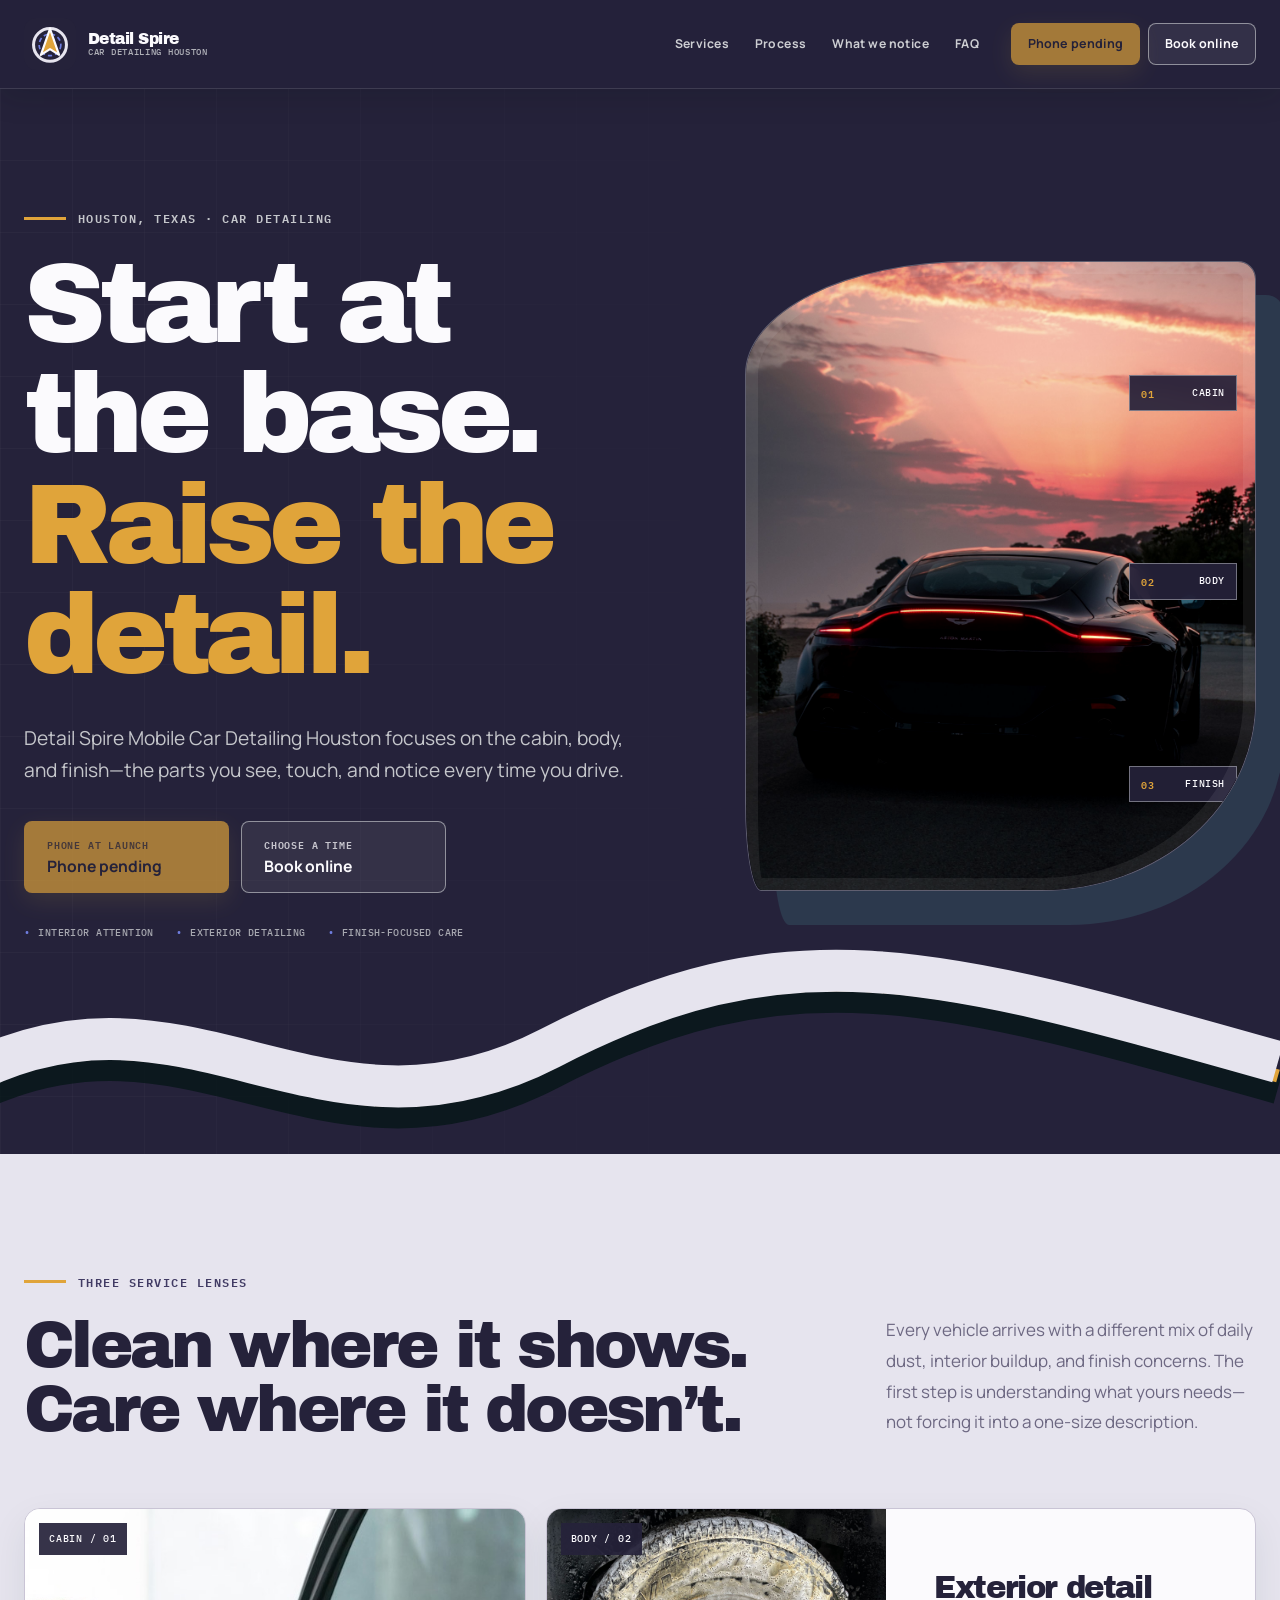
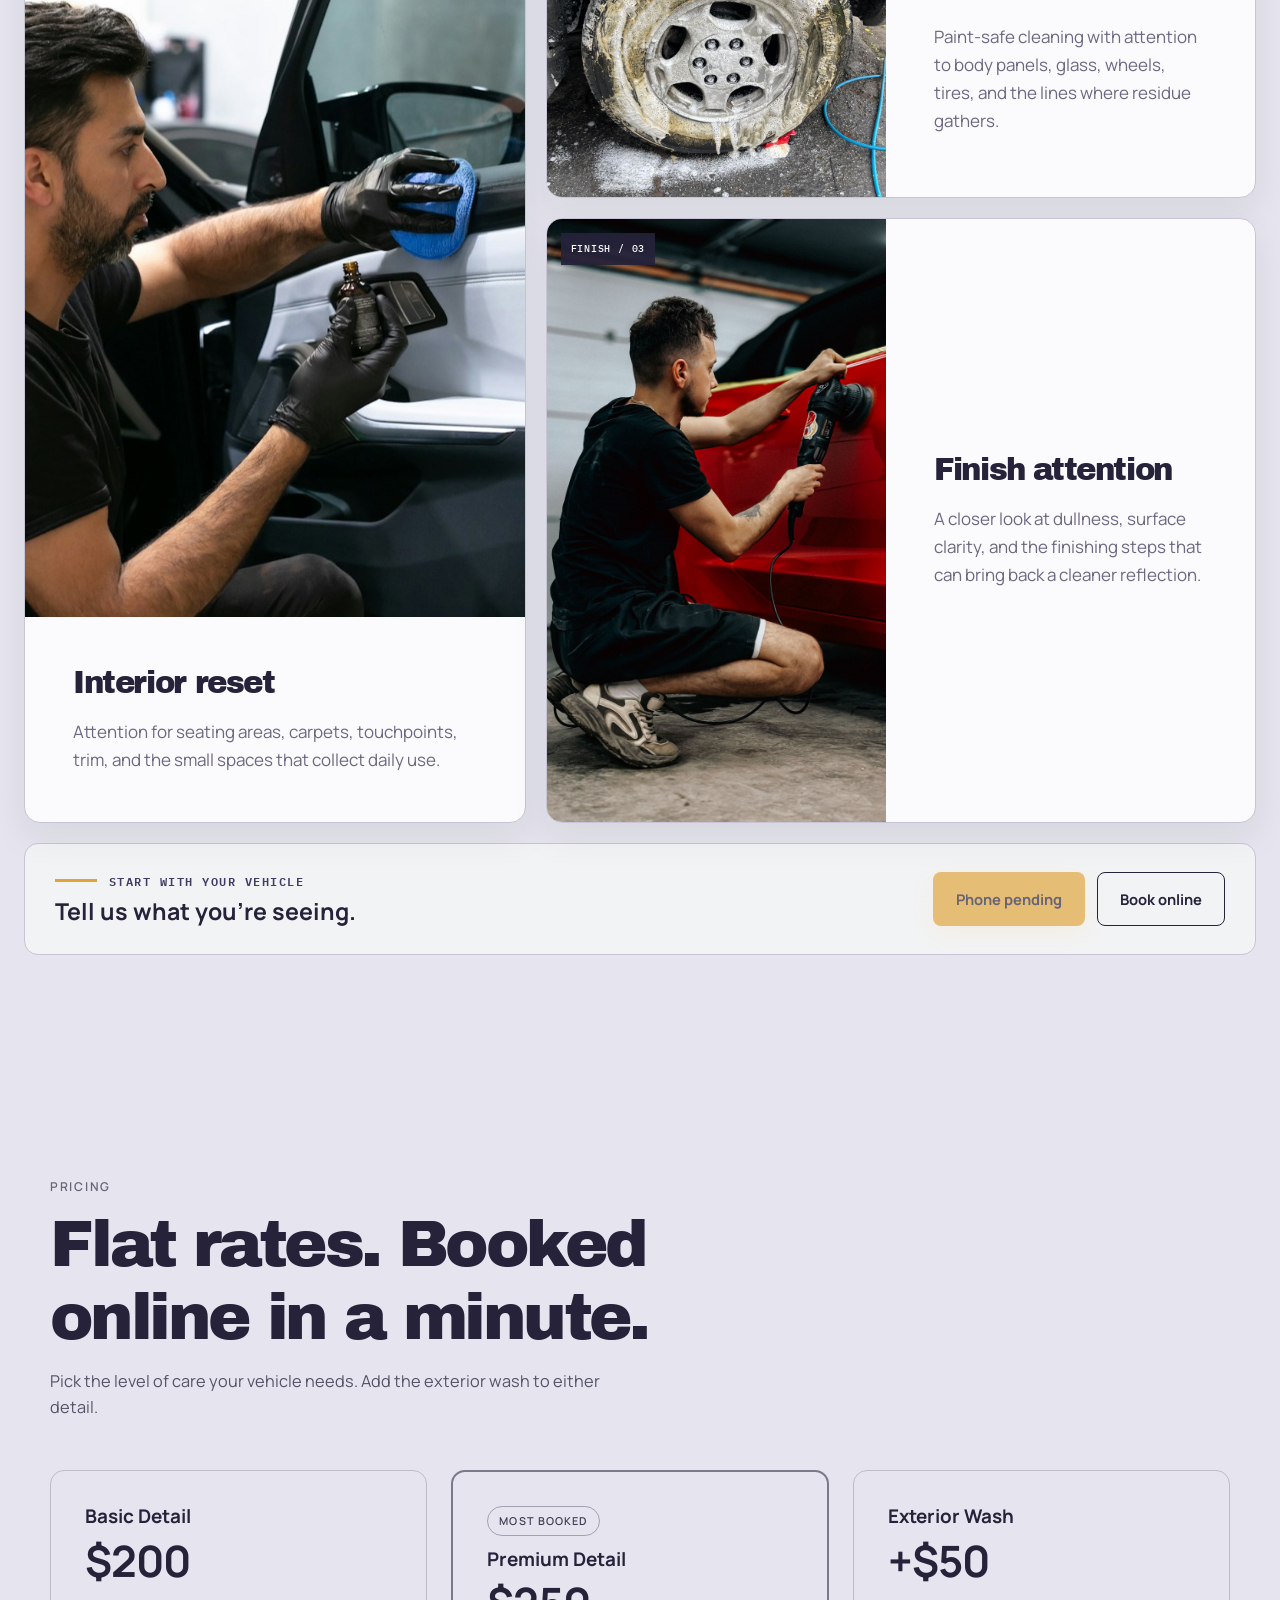
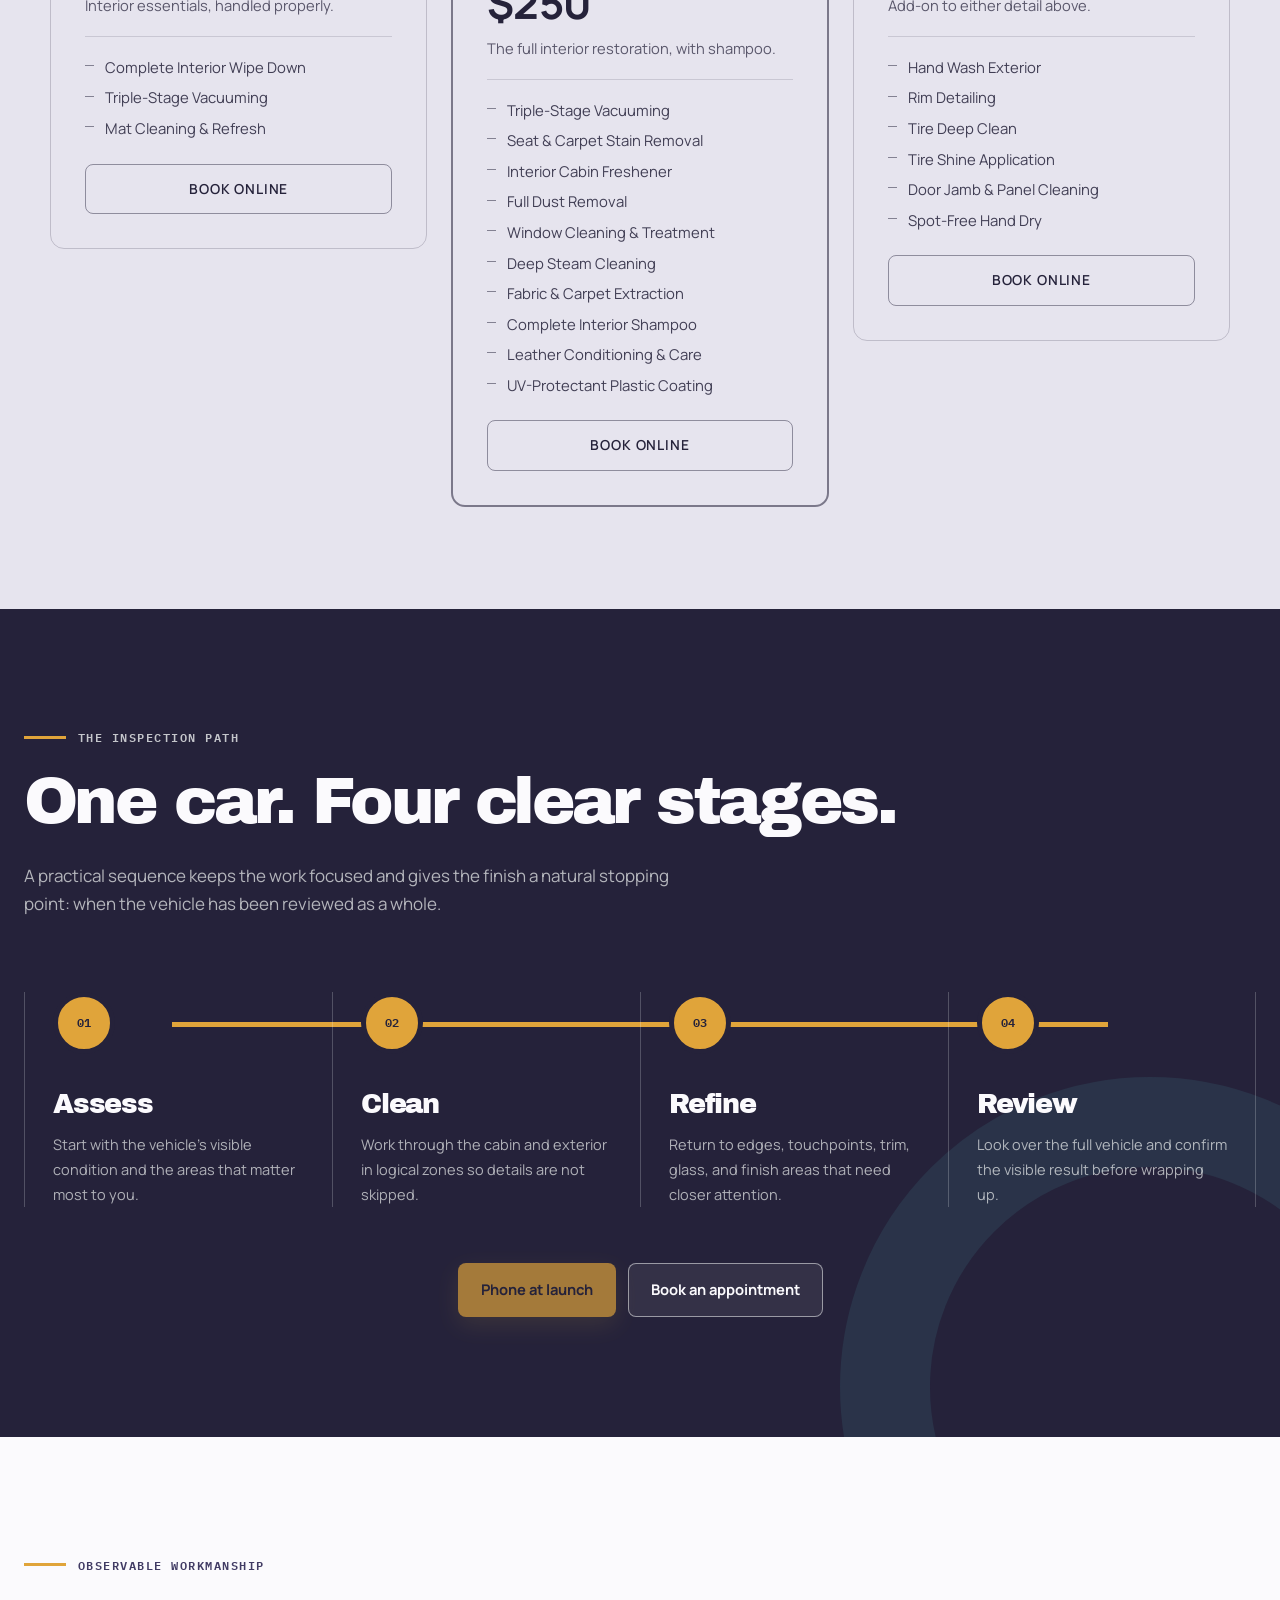
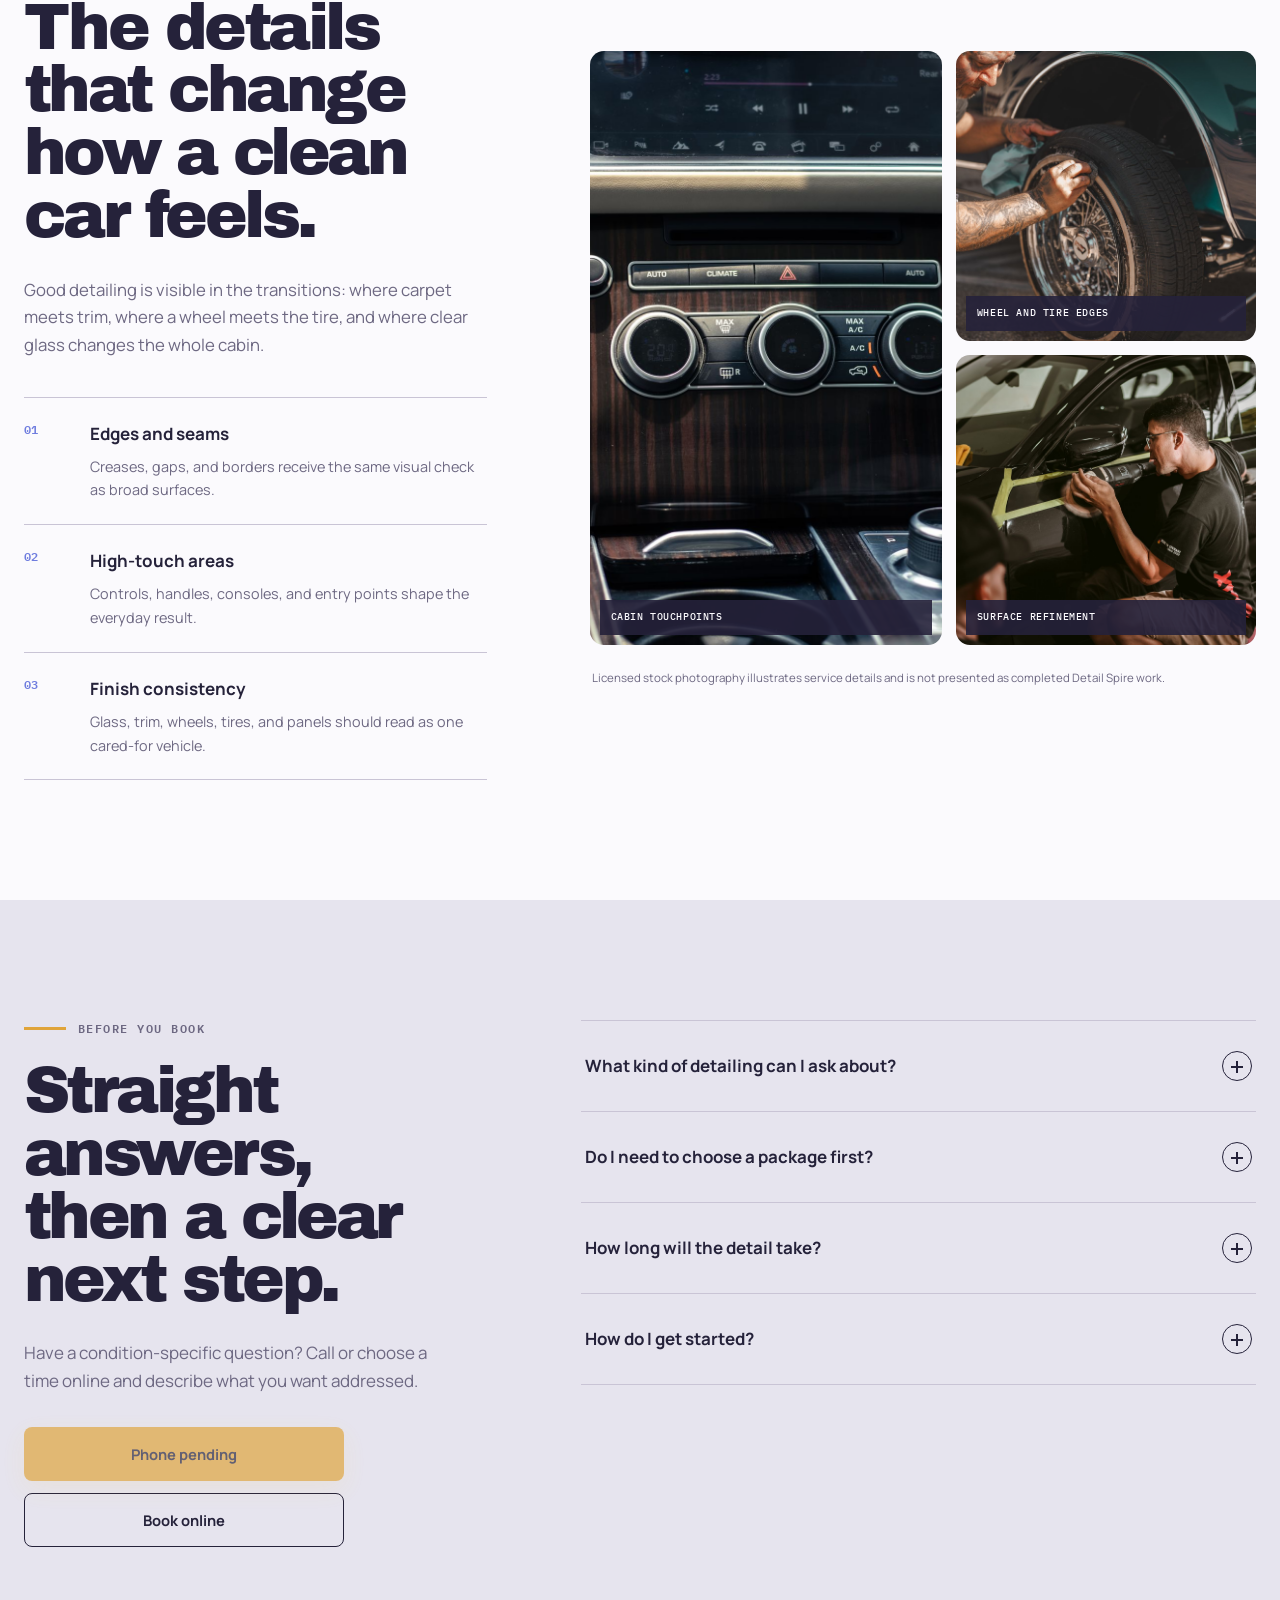
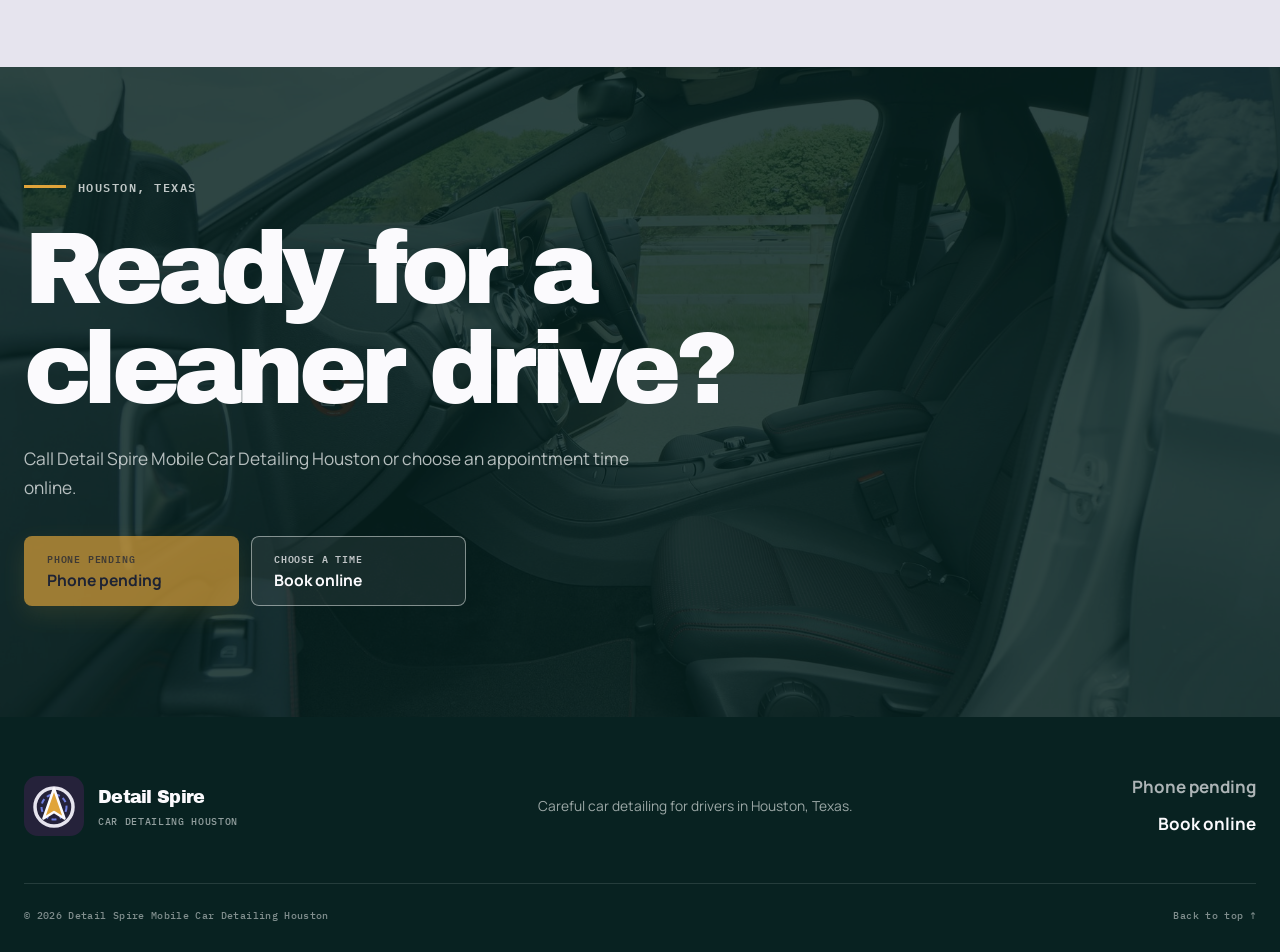
==== index.html @ 25964208 "feat: replace pricing with the standard rate grid Basic Detail $200, Premium Detail $250 including s" ====
<!doctype html>
<html lang="en">
  <head>
    <meta charset="utf-8">
    <meta name="viewport" content="width=device-width, initial-scale=1">
    <title>Detail Spire Mobile Car Detailing Houston | Call or Book</title>
    <meta name="description" content="Detail Spire Mobile Car Detailing Houston offers careful interior, exterior, and finish-focused car detailing in Houston, Texas. Call or book online.">
    <meta name="theme-color" content="#24152b">
    <meta name="robots" content="index,follow,max-image-preview:large">
    <link rel="canonical" href="https://detailspire.shop/">
    <link rel="icon" href="assets/favicon.svg" type="image/svg+xml">
    <link rel="preload" href="assets/fonts/archivo-black.ttf" as="font" type="font/ttf" crossorigin>
    <link rel="preload" href="assets/hero-foam-car.jpg" as="image">
    <link rel="stylesheet" href="styles.css">
    <meta property="og:type" content="website">
    <meta property="og:title" content="Detail Spire Mobile Car Detailing Houston">
    <meta property="og:description" content="Careful car detailing for the cabin, body, and finish. Call or book online in Houston, Texas.">
    <meta property="og:url" content="https://detailspire.shop/">
    <meta property="og:image" content="https://detailspire.shop/assets/hero-foam-car.jpg">
    <meta property="og:locale" content="en_US">
    <meta name="twitter:card" content="summary_large_image">
    <script type="application/ld+json">
      {
        "@context": "https://schema.org",
        "@type": "LocalBusiness",
        "name": "Detail Spire Mobile Car Detailing Houston",
        "url": "https://detailspire.shop/",
        "description": "Careful interior, exterior, and finish-focused car detailing for drivers in Houston, Texas.",
        "areaServed": {
          "@type": "City",
          "name": "Houston, Texas"
        },
        "knowsAbout": [
          "Car detailing",
          "Interior car detailing",
          "Exterior car detailing",
          "Vehicle finish care"
        ],
        "priceRange": "$200-$250",
        "makesOffer": [
          {
            "@type": "Offer",
            "name": "Basic Detail",
            "price": "200",
            "priceCurrency": "USD",
            "availability": "https://schema.org/InStock",
            "itemOffered": {
              "@type": "Service",
              "name": "Basic Detail",
              "description": "Interior essentials: complete interior wipe down, triple-stage vacuuming, and mat cleaning and refresh."
            }
          },
          {
            "@type": "Offer",
            "name": "Premium Detail",
            "price": "250",
            "priceCurrency": "USD",
            "availability": "https://schema.org/InStock",
            "itemOffered": {
              "@type": "Service",
              "name": "Premium Detail",
              "description": "The full interior restoration, including complete interior shampoo, deep steam cleaning, fabric and carpet extraction, and leather conditioning."
            }
          },
          {
            "@type": "Offer",
            "name": "Exterior Wash",
            "price": "50",
            "priceCurrency": "USD",
            "availability": "https://schema.org/InStock",
            "itemOffered": {
              "@type": "Service",
              "name": "Exterior Wash",
              "description": "Add-on exterior wash: hand wash, rim detailing, tire deep clean and shine, door jamb cleaning, and spot-free hand dry."
            }
          }
        ]
      }
    </script>
  </head>
  <body>
    <a class="skip-link" href="#main-content">Skip to content</a>

    <header class="site-header" data-header>
      <div class="header-inner shell">
        <a class="brand" href="#top" aria-label="Detail Spire home">
          <img src="assets/logo.svg" width="56" height="56" alt="">
          <span class="brand-copy">
            <strong>Detail Spire</strong>
            <small>Car Detailing Houston</small>
          </span>
        </a>

        <button class="menu-toggle" type="button" aria-expanded="false" aria-controls="site-nav">
          <span class="menu-toggle-label">Menu</span>
          <span class="menu-icon" aria-hidden="true"><i></i><i></i></span>
        </button>

        <nav class="site-nav" id="site-nav" aria-label="Main navigation">
          <div class="nav-links">
            <a href="#services">Services</a>
            <a href="#process">Process</a>
            <a href="#details">What we notice</a>
            <a href="#questions">FAQ</a>
          </div>
          <div class="nav-actions">
            <a class="button button-call button-small" href="#contact" aria-disabled="true" aria-label="Call Detail Spire at Phone pending">Phone pending</a>
            <a class="button button-book button-small" href="https://cal.com/sumitdatta/auto-detail-service">Book online</a>
          </div>
        </nav>
      </div>
    </header>

    <main id="main-content">
      <section class="hero" id="top">
        <div class="hero-grid shell">
          <div class="hero-copy">
            <p class="eyebrow light"><span></span> Houston, Texas · Car detailing</p>
            <h1>Start at the base. <em>Raise the detail.</em></h1>
            <p class="hero-lede">Detail Spire Mobile Car Detailing Houston focuses on the cabin, body, and finish—the parts you see, touch, and notice every time you drive.</p>
            <div class="action-pair hero-actions">
              <a class="button button-call" href="#contact" aria-disabled="true">
                <span>Phone at launch</span>
                <strong>Phone pending</strong>
              </a>
              <a class="button button-book" href="https://cal.com/sumitdatta/auto-detail-service">
                <span>Choose a time</span>
                <strong>Book online</strong>
              </a>
            </div>
            <div class="hero-notes" aria-label="Service highlights">
              <span>Interior attention</span>
              <span>Exterior detailing</span>
              <span>Finish-focused care</span>
            </div>
          </div>

          <div class="hero-visual" aria-label="Vehicle finish shown in motion on a Houston road">
            <img src="assets/hero-foam-car.jpg" width="2200" height="3300" alt="A dark vehicle driving along a road at sunset">
            <div class="visual-label label-top"><b>01</b><span>Cabin</span></div>
            <div class="visual-label label-mid"><b>02</b><span>Body</span></div>
            <div class="visual-label label-bottom"><b>03</b><span>Finish</span></div>
          </div>
        </div>

        <svg class="waterline" viewBox="0 0 1600 220" preserveAspectRatio="none" aria-hidden="true">
          <path class="waterline-shadow" d="M-30 152 C260 18 425 238 720 116 S1190 30 1630 130"></path>
          <path class="waterline-sun" d="M-30 140 C260 6 425 226 720 104 S1190 18 1630 118"></path>
          <path class="waterline-glint" d="M-30 126 C260 -8 425 212 720 90 S1190 4 1630 104"></path>
        </svg>
      </section>

      <section class="services section" id="services">
        <div class="shell">
          <div class="section-heading split-heading">
            <div>
              <p class="eyebrow"><span></span> Three service lenses</p>
              <h2>Clean where it shows.<br>Care where it doesn’t.</h2>
            </div>
            <p>Every vehicle arrives with a different mix of daily dust, interior buildup, and finish concerns. The first step is understanding what yours needs—not forcing it into a one-size description.</p>
          </div>

          <div class="service-grid">
            <article class="service-card service-card-tall">
              <div class="service-photo">
                <img src="assets/clean-interior.jpg" width="1800" height="1200" loading="lazy" alt="Clean black vehicle seats and center console">
                <span class="photo-code">CABIN / 01</span>
              </div>
              <div class="service-copy">
                <h3>Interior reset</h3>
                <p>Attention for seating areas, carpets, touchpoints, trim, and the small spaces that collect daily use.</p>
              </div>
            </article>

            <article class="service-card">
              <div class="service-photo">
                <img src="assets/wheel-suds.jpg" width="1800" height="1200" loading="lazy" alt="A wheel being cleaned by hand with soap suds">
                <span class="photo-code">BODY / 02</span>
              </div>
              <div class="service-copy">
                <h3>Exterior detail</h3>
                <p>Paint-safe cleaning with attention to body panels, glass, wheels, tires, and the lines where residue gathers.</p>
              </div>
            </article>

            <article class="service-card service-card-wide">
              <div class="service-photo">
                <img src="assets/polish-closeup.jpg" width="1800" height="1200" loading="lazy" alt="A polishing machine moving across a dark vehicle panel">
                <span class="photo-code">FINISH / 03</span>
              </div>
              <div class="service-copy">
                <h3>Finish attention</h3>
                <p>A closer look at dullness, surface clarity, and the finishing steps that can bring back a cleaner reflection.</p>
              </div>
            </article>
          </div>

          <div class="service-contact contact-strip">
            <div>
              <p class="eyebrow"><span></span> Start with your vehicle</p>
              <h3>Tell us what you’re seeing.</h3>
            </div>
            <div class="action-pair compact-actions">
              <a class="button button-call" href="#contact" aria-disabled="true">Phone pending</a>
              <a class="button button-book dark-book" href="https://cal.com/sumitdatta/auto-detail-service">Book online</a>
            </div>
          </div>
        </div>
      </section>

    <section class="rates" id="pricing" aria-labelledby="pricing-title">
      <div class="rates-shell">
        <div class="rates-head">
          <p class="rates-eyebrow">Pricing</p>
          <h2 id="pricing-title">Flat rates. Booked online in a minute.</h2>
          <p class="rates-intro">Pick the level of care your vehicle needs. Add the exterior wash to either detail.</p>
        </div>

        <div class="rate-grid">
          <article class="rate-card">
            <h3>Basic Detail</h3>
            <p class="rate-figure">$200</p>
            <p class="rate-note">Interior essentials, handled properly.</p>
            <ul class="rate-list">
              <li>Complete Interior Wipe Down</li>
              <li>Triple-Stage Vacuuming</li>
              <li>Mat Cleaning &amp; Refresh</li>
            </ul>
            <a class="rate-cta" href="https://cal.com/sumitdatta/auto-detail-service" target="_blank" rel="noopener">Book Online</a>
          </article>
          <article class="rate-card rate-card-featured">
            <span class="rate-badge">Most booked</span>
            <h3>Premium Detail</h3>
            <p class="rate-figure">$250</p>
            <p class="rate-note">The full interior restoration, with shampoo.</p>
            <ul class="rate-list">
              <li>Triple-Stage Vacuuming</li>
              <li>Seat &amp; Carpet Stain Removal</li>
              <li>Interior Cabin Freshener</li>
              <li>Full Dust Removal</li>
              <li>Window Cleaning &amp; Treatment</li>
              <li>Deep Steam Cleaning</li>
              <li>Fabric &amp; Carpet Extraction</li>
              <li>Complete Interior Shampoo</li>
              <li>Leather Conditioning &amp; Care</li>
              <li>UV-Protectant Plastic Coating</li>
            </ul>
            <a class="rate-cta" href="https://cal.com/sumitdatta/auto-detail-service" target="_blank" rel="noopener">Book Online</a>
          </article>
          <article class="rate-card">
            <h3>Exterior Wash</h3>
            <p class="rate-figure">+$50</p>
            <p class="rate-note">Add-on to either detail above.</p>
            <ul class="rate-list">
              <li>Hand Wash Exterior</li>
              <li>Rim Detailing</li>
              <li>Tire Deep Clean</li>
              <li>Tire Shine Application</li>
              <li>Door Jamb &amp; Panel Cleaning</li>
              <li>Spot-Free Hand Dry</li>
            </ul>
            <a class="rate-cta" href="https://cal.com/sumitdatta/auto-detail-service" target="_blank" rel="noopener">Book Online</a>
          </article>
        </div>
      </div>
    </section>


      <section class="process section" id="process">
        <div class="shell">
          <div class="process-intro">
            <p class="eyebrow light"><span></span> The inspection path</p>
            <h2>One car. Four clear stages.</h2>
            <p>A practical sequence keeps the work focused and gives the finish a natural stopping point: when the vehicle has been reviewed as a whole.</p>
          </div>

          <ol class="process-track">
            <li>
              <span class="step-number">01</span>
              <div><h3>Assess</h3><p>Start with the vehicle’s visible condition and the areas that matter most to you.</p></div>
            </li>
            <li>
              <span class="step-number">02</span>
              <div><h3>Clean</h3><p>Work through the cabin and exterior in logical zones so details are not skipped.</p></div>
            </li>
            <li>
              <span class="step-number">03</span>
              <div><h3>Refine</h3><p>Return to edges, touchpoints, trim, glass, and finish areas that need closer attention.</p></div>
            </li>
            <li>
              <span class="step-number">04</span>
              <div><h3>Review</h3><p>Look over the full vehicle and confirm the visible result before wrapping up.</p></div>
            </li>
          </ol>

          <div class="process-actions action-pair">
            <a class="button button-call" href="#contact" aria-disabled="true">Phone at launch</a>
            <a class="button button-book button-book-light" href="https://cal.com/sumitdatta/auto-detail-service">Book an appointment</a>
          </div>
        </div>
      </section>

      <section class="details section" id="details">
        <div class="shell details-grid">
          <div class="details-copy">
            <p class="eyebrow"><span></span> Observable workmanship</p>
            <h2>The details that change how a clean car feels.</h2>
            <p class="details-lede">Good detailing is visible in the transitions: where carpet meets trim, where a wheel meets the tire, and where clear glass changes the whole cabin.</p>
            <ul class="inspection-list">
              <li><span>01</span><div><strong>Edges and seams</strong><p>Creases, gaps, and borders receive the same visual check as broad surfaces.</p></div></li>
              <li><span>02</span><div><strong>High-touch areas</strong><p>Controls, handles, consoles, and entry points shape the everyday result.</p></div></li>
              <li><span>03</span><div><strong>Finish consistency</strong><p>Glass, trim, wheels, tires, and panels should read as one cared-for vehicle.</p></div></li>
            </ul>
          </div>

          <div class="detail-gallery" aria-label="Car detailing service illustrations">
            <figure class="gallery-main">
              <img src="assets/dashboard-detail.jpg" width="1800" height="1200" loading="lazy" alt="Close view of a vehicle dashboard and steering wheel">
              <figcaption>Cabin touchpoints</figcaption>
            </figure>
            <figure>
              <img src="assets/wheel-detail.jpg" width="1800" height="1200" loading="lazy" alt="A vehicle wheel being cleaned with detailing tools">
              <figcaption>Wheel and tire edges</figcaption>
            </figure>
            <figure>
              <img src="assets/polishing-work.jpg" width="1800" height="1200" loading="lazy" alt="A detailer polishing the side panel of a vehicle">
              <figcaption>Surface refinement</figcaption>
            </figure>
            <p class="stock-note">Licensed stock photography illustrates service details and is not presented as completed Detail Spire work.</p>
          </div>
        </div>
      </section>

      <section class="questions section" id="questions">
        <div class="shell questions-grid">
          <div class="questions-intro">
            <p class="eyebrow"><span></span> Before you book</p>
            <h2>Straight answers, then a clear next step.</h2>
            <p>Have a condition-specific question? Call or choose a time online and describe what you want addressed.</p>
            <div class="action-pair stacked-actions">
              <a class="button button-call" href="#contact" aria-disabled="true">Phone pending</a>
              <a class="button button-book dark-book" href="https://cal.com/sumitdatta/auto-detail-service">Book online</a>
            </div>
          </div>

          <div class="faq-list">
            <details>
              <summary>What kind of detailing can I ask about?<span aria-hidden="true"></span></summary>
              <p>Ask about interior cleaning, exterior detailing, wheel and tire attention, or finish-focused care. Vehicle condition varies, so confirm the right scope when you call or book.</p>
            </details>
            <details>
              <summary>Do I need to choose a package first?<span aria-hidden="true"></span></summary>
              <p>No. Start with what you notice about the vehicle and what you want improved. The appropriate service scope can be discussed from there.</p>
            </details>
            <details>
              <summary>How long will the detail take?<span aria-hidden="true"></span></summary>
              <p>Timing depends on vehicle size, condition, and the agreed scope. Ask about timing for your specific vehicle when you call or book online.</p>
            </details>
            <details>
              <summary>How do I get started?<span aria-hidden="true"></span></summary>
              <p>Call Detail Spire at Phone pending or use the online appointment link. Both paths let you start with your vehicle and what it needs.</p>
            </details>
          </div>
        </div>
      </section>

      <section class="final-cta" id="contact">
        <div class="final-photo" aria-hidden="true">
          <img src="assets/interior-finish.jpg" width="1800" height="1196" loading="lazy" alt="">
        </div>
        <div class="shell final-inner">
          <p class="eyebrow light"><span></span> Houston, Texas</p>
          <h2>Ready for a cleaner drive?</h2>
          <p>Call Detail Spire Mobile Car Detailing Houston or choose an appointment time online.</p>
          <div class="action-pair final-actions">
            <a class="button button-call" href="#contact" aria-disabled="true"><span>Phone pending</span><strong>Phone pending</strong></a>
            <a class="button button-book" href="https://cal.com/sumitdatta/auto-detail-service"><span>Choose a time</span><strong>Book online</strong></a>
          </div>
        </div>
      </section>
    </main>

    <footer class="site-footer">
      <div class="shell footer-grid">
        <div class="footer-brand">
          <img src="assets/logo.svg" width="64" height="64" alt="">
          <div><strong>Detail Spire</strong><span>Car Detailing Houston</span></div>
        </div>
        <p>Careful car detailing for drivers in Houston, Texas.</p>
        <div class="footer-actions">
          <a href="#contact" aria-disabled="true">Phone pending</a>
          <a href="https://cal.com/sumitdatta/auto-detail-service">Book online</a>
        </div>
      </div>
      <div class="shell footer-bottom">
        <span>© <span data-year>2026</span> Detail Spire Mobile Car Detailing Houston</span>
        <a href="#top">Back to top ↑</a>
      </div>
    </footer>

    <div class="mobile-sticky" aria-label="Contact options">
      <a class="sticky-call" href="#contact" aria-disabled="true"><span>Call</span><strong>Phone pending</strong></a>
      <a class="sticky-book" href="https://cal.com/sumitdatta/auto-detail-service"><span>Book</span><strong>Online</strong></a>
    </div>

    <script src="script.js" defer></script>
  </body>
</html>
---- styles.css ----
@font-face {
  font-family: "Archivo Black";
  src: url("assets/fonts/archivo-black.ttf") format("truetype");
  font-style: normal;
  font-weight: 400;
  font-display: swap;
}

/* Detail Spire identity layer */
:root {
  --bayou: #25223a;
  --bayou-bright: #413b64;
  --ink: #25223a;
  --rain: #e6e4ee;
  --chrome: #fbfafd;
  --sun: #e0a43a;
  --sun-dark: #a66f16;
  --reflection: #6f7ddf;
  --muted: #6d6882;
  --line: #c9c4d5;
}

a[aria-disabled="true"] {
  pointer-events: none;
  cursor: not-allowed;
  opacity: 0.68;
}

@font-face {
  font-family: "Manrope";
  src: url("assets/fonts/manrope-400.ttf") format("truetype");
  font-style: normal;
  font-weight: 400;
  font-display: swap;
}

@font-face {
  font-family: "Manrope";
  src: url("assets/fonts/manrope-500.ttf") format("truetype");
  font-style: normal;
  font-weight: 500;
  font-display: swap;
}

@font-face {
  font-family: "Manrope";
  src: url("assets/fonts/manrope-600.ttf") format("truetype");
  font-style: normal;
  font-weight: 600;
  font-display: swap;
}

@font-face {
  font-family: "Manrope";
  src: url("assets/fonts/manrope-700.ttf") format("truetype");
  font-style: normal;
  font-weight: 700;
  font-display: swap;
}

@font-face {
  font-family: "IBM Plex Mono";
  src: url("assets/fonts/ibm-plex-mono-500.ttf") format("truetype");
  font-style: normal;
  font-weight: 500;
  font-display: swap;
}

@font-face {
  font-family: "IBM Plex Mono";
  src: url("assets/fonts/ibm-plex-mono-600.ttf") format("truetype");
  font-style: normal;
  font-weight: 600;
  font-display: swap;
}

:root {
  --bayou: #25223a;
  --bayou-bright: #413b64;
  --ink: #25223a;
  --rain: #e6e4ee;
  --chrome: #fbfafd;
  --sun: #e0a43a;
  --sun-dark: #a66f16;
  --reflection: #6f7ddf;
  --muted: #6d6882;
  --line: #c9c4d5;
  --white-line: rgba(247, 250, 249, 0.22);
  --shadow: 0 20px 55px rgba(37, 34, 58, 0.14);
  --shell: min(1240px, calc(100vw - 48px));
  --header-height: 88px;
}

*,
*::before,
*::after {
  box-sizing: border-box;
}

html {
  scroll-behavior: smooth;
  scroll-padding-top: calc(var(--header-height) + 24px);
}

body {
  margin: 0;
  background: var(--rain);
  color: var(--ink);
  font-family: "Manrope", Arial, sans-serif;
  font-size: 17px;
  line-height: 1.65;
  text-rendering: optimizeLegibility;
  -webkit-font-smoothing: antialiased;
}

body.menu-open {
  overflow: hidden;
}

img,
svg {
  display: block;
  max-width: 100%;
}

a {
  color: inherit;
  text-decoration: none;
}

button,
a {
  -webkit-tap-highlight-color: transparent;
}

:focus-visible {
  outline: 3px solid var(--sun);
  outline-offset: 4px;
}

h1,
h2,
h3,
p {
  margin-top: 0;
}

h1,
h2 {
  font-family: "Archivo Black", "Arial Black", sans-serif;
  font-weight: 400;
  letter-spacing: -0.055em;
  line-height: 0.98;
}

h2 {
  font-size: clamp(2.65rem, 5.1vw, 5.2rem);
}

h3 {
  font-size: 1.35rem;
  line-height: 1.2;
}

.shell {
  width: var(--shell);
  margin-inline: auto;
}

.section {
  padding: 120px 0;
}

.skip-link {
  position: fixed;
  z-index: 1000;
  top: 12px;
  left: 12px;
  padding: 12px 16px;
  background: var(--sun);
  color: var(--ink);
  font-weight: 800;
  transform: translateY(-160%);
  transition: transform 160ms ease;
}

.skip-link:focus {
  transform: translateY(0);
}

.eyebrow {
  display: flex;
  align-items: center;
  gap: 12px;
  margin-bottom: 24px;
  color: var(--bayou-bright);
  font-family: "IBM Plex Mono", monospace;
  font-size: 0.72rem;
  font-weight: 600;
  letter-spacing: 0.13em;
  line-height: 1.4;
  text-transform: uppercase;
}

.eyebrow > span {
  width: 42px;
  height: 3px;
  background: var(--sun);
}

.eyebrow.light {
  color: rgba(247, 250, 249, 0.76);
}

.button {
  min-height: 54px;
  display: inline-flex;
  align-items: center;
  justify-content: center;
  gap: 8px;
  padding: 15px 22px;
  border: 1px solid transparent;
  border-radius: 8px;
  font-size: 0.92rem;
  font-weight: 750;
  line-height: 1.1;
  text-align: center;
  transition: transform 160ms ease, background-color 160ms ease, border-color 160ms ease;
}

.button:hover {
  transform: translateY(-2px);
}

.button-call {
  background: var(--sun);
  color: var(--ink);
  box-shadow: 0 8px 24px rgba(242, 200, 75, 0.16);
}

.button-call:hover {
  background: #ffdb61;
}

.button-book {
  border-color: rgba(247, 250, 249, 0.48);
  background: rgba(247, 250, 249, 0.07);
  color: var(--chrome);
}

.button-book:hover {
  border-color: var(--chrome);
  background: rgba(247, 250, 249, 0.13);
}

.dark-book {
  border-color: var(--bayou);
  background: transparent;
  color: var(--bayou);
}

.dark-book:hover {
  background: var(--bayou);
  color: var(--chrome);
}

.button-book-light {
  border-color: rgba(247, 250, 249, 0.52);
}

.button-small {
  min-height: 42px;
  padding: 11px 16px;
  font-size: 0.78rem;
}

.action-pair {
  display: flex;
  flex-wrap: wrap;
  gap: 12px;
}

/* Header */
.site-header {
  position: fixed;
  z-index: 100;
  inset: 0 0 auto;
  min-height: var(--header-height);
  background: rgba(37, 34, 58, 0.97);
  color: var(--chrome);
  border-bottom: 1px solid rgba(247, 250, 249, 0.12);
  box-shadow: 0 8px 28px rgba(2, 18, 17, 0.14);
  backdrop-filter: blur(16px);
  -webkit-backdrop-filter: blur(16px);
}

.header-inner {
  min-height: var(--header-height);
  display: flex;
  align-items: center;
  justify-content: space-between;
  gap: 28px;
}

.brand {
  flex: 0 0 auto;
  display: flex;
  align-items: center;
  gap: 12px;
}

.brand img {
  width: 52px;
  height: 52px;
}

.brand-copy {
  display: grid;
  gap: 2px;
  line-height: 1;
}

.brand-copy strong {
  font-family: "Archivo Black", "Arial Black", sans-serif;
  font-size: 0.97rem;
  font-weight: 400;
  letter-spacing: -0.035em;
}

.brand-copy small {
  color: rgba(247, 250, 249, 0.66);
  font-family: "IBM Plex Mono", monospace;
  font-size: 0.55rem;
  letter-spacing: 0.08em;
  text-transform: uppercase;
}

.site-nav {
  flex: 1;
  display: flex;
  align-items: center;
  justify-content: flex-end;
  gap: 32px;
}

.nav-links,
.nav-actions {
  display: flex;
  align-items: center;
}

.nav-links {
  gap: clamp(14px, 2vw, 28px);
}

.nav-links a {
  color: rgba(247, 250, 249, 0.8);
  font-size: 0.76rem;
  font-weight: 700;
  letter-spacing: 0.035em;
}

.nav-links a:hover {
  color: var(--sun);
}

.nav-actions {
  gap: 8px;
}

.site-nav .button-call {
  color: var(--ink);
}

.site-nav .button-book {
  color: var(--chrome);
}

.menu-toggle {
  display: none;
  min-width: 76px;
  min-height: 42px;
  align-items: center;
  justify-content: center;
  gap: 10px;
  border: 1px solid rgba(247, 250, 249, 0.34);
  border-radius: 7px;
  background: var(--bayou-bright);
  color: var(--chrome);
  font-family: "IBM Plex Mono", monospace;
  font-size: 0.65rem;
  letter-spacing: 0.07em;
  text-transform: uppercase;
}

.menu-icon {
  display: grid;
  width: 18px;
  gap: 5px;
}

.menu-icon i {
  width: 18px;
  height: 2px;
  display: block;
  background: currentColor;
  transition: transform 160ms ease;
}

.menu-toggle[aria-expanded="true"] .menu-icon i:first-child {
  transform: translateY(3.5px) rotate(45deg);
}

.menu-toggle[aria-expanded="true"] .menu-icon i:last-child {
  transform: translateY(-3.5px) rotate(-45deg);
}

/* Hero */
.hero {
  position: relative;
  min-height: 850px;
  overflow: hidden;
  padding: calc(var(--header-height) + 74px) 0 164px;
  background: var(--bayou);
  color: var(--chrome);
}

.hero::before {
  content: "";
  position: absolute;
  inset: var(--header-height) 0 0;
  opacity: 0.16;
  background-image: linear-gradient(rgba(247, 250, 249, 0.18) 1px, transparent 1px), linear-gradient(90deg, rgba(247, 250, 249, 0.18) 1px, transparent 1px);
  background-size: 72px 72px;
  mask-image: linear-gradient(to right, black, transparent 62%);
  pointer-events: none;
}

.hero-grid {
  position: relative;
  z-index: 2;
  display: grid;
  grid-template-columns: minmax(0, 0.94fr) minmax(410px, 0.76fr);
  align-items: center;
  gap: clamp(50px, 7vw, 110px);
}

.hero-copy {
  padding: 48px 0;
}

.hero h1 {
  max-width: 820px;
  margin-bottom: 30px;
  font-size: clamp(4.5rem, 8.8vw, 8.4rem);
}

.hero h1 em {
  display: block;
  color: var(--sun);
  font-style: normal;
}

.hero-lede {
  max-width: 650px;
  margin-bottom: 34px;
  color: rgba(247, 250, 249, 0.76);
  font-size: clamp(1.05rem, 1.5vw, 1.25rem);
  line-height: 1.7;
}

.hero-actions .button {
  min-width: 205px;
  min-height: 72px;
  flex-direction: column;
  align-items: flex-start;
  padding: 16px 22px;
}

.hero-actions .button span,
.final-actions .button span {
  font-family: "IBM Plex Mono", monospace;
  font-size: 0.62rem;
  font-weight: 600;
  letter-spacing: 0.08em;
  opacity: 0.74;
  text-transform: uppercase;
}

.hero-actions .button strong,
.final-actions .button strong {
  font-size: 0.98rem;
}

.hero-notes {
  display: flex;
  flex-wrap: wrap;
  gap: 8px 22px;
  margin-top: 32px;
  color: rgba(247, 250, 249, 0.62);
  font-family: "IBM Plex Mono", monospace;
  font-size: 0.64rem;
  letter-spacing: 0.04em;
  text-transform: uppercase;
}

.hero-notes span::before {
  content: "•";
  margin-right: 8px;
  color: var(--reflection);
}

.hero-visual {
  position: relative;
  height: min(670px, 70vh);
  min-height: 570px;
  overflow: hidden;
  border: 1px solid rgba(247, 250, 249, 0.28);
  border-radius: 44% 18px 42% 16px / 18% 18px 30% 14%;
  box-shadow: 28px 34px 0 rgba(76, 153, 160, 0.19);
}

.hero-visual::after {
  content: "";
  position: absolute;
  inset: 0;
  border: 12px solid rgba(247, 250, 249, 0.07);
  border-radius: inherit;
  pointer-events: none;
}

.hero-visual img {
  width: 100%;
  height: 100%;
  object-fit: cover;
  object-position: 51% 48%;
  filter: saturate(0.78) contrast(1.04);
}

.visual-label {
  position: absolute;
  right: 18px;
  min-width: 108px;
  display: flex;
  align-items: center;
  justify-content: space-between;
  gap: 12px;
  padding: 9px 11px;
  border: 1px solid rgba(247, 250, 249, 0.38);
  background: rgba(37, 34, 58, 0.92);
  color: var(--chrome);
  font-family: "IBM Plex Mono", monospace;
  font-size: 0.62rem;
  letter-spacing: 0.06em;
  text-transform: uppercase;
  backdrop-filter: blur(8px);
}

.visual-label b {
  color: var(--sun);
}

.label-top { top: 18%; }
.label-mid { top: 48%; }
.label-bottom { bottom: 14%; }

.waterline {
  position: absolute;
  z-index: 3;
  right: -2%;
  bottom: -24px;
  left: -2%;
  width: 104%;
  height: 220px;
  overflow: visible;
}

.waterline path {
  fill: none;
  vector-effect: non-scaling-stroke;
}

.waterline-shadow {
  stroke: rgba(2, 20, 19, 0.7);
  stroke-width: 32;
}

.waterline-sun {
  stroke: var(--sun);
  stroke-width: 13;
}

.waterline-glint {
  stroke: var(--rain);
  stroke-width: 42;
}

/* Services */
.services {
  background: var(--rain);
}

.split-heading {
  display: grid;
  grid-template-columns: 1.5fr 0.7fr;
  align-items: end;
  gap: 70px;
  margin-bottom: 66px;
}

.section-heading h2 {
  margin-bottom: 0;
}

.split-heading > p {
  margin-bottom: 4px;
  color: var(--muted);
  line-height: 1.8;
}

.service-grid {
  display: grid;
  grid-template-columns: repeat(12, 1fr);
  grid-template-rows: repeat(2, minmax(290px, auto));
  gap: 20px;
}

.service-card {
  grid-column: 6 / 13;
  display: grid;
  grid-template-columns: minmax(240px, 0.92fr) 1fr;
  min-height: 290px;
  overflow: hidden;
  background: var(--chrome);
  border: 1px solid var(--line);
  border-radius: 16px;
  box-shadow: 0 14px 36px rgba(14, 58, 55, 0.08);
}

.service-card-tall {
  grid-column: 1 / 6;
  grid-row: 1 / 3;
  display: flex;
  flex-direction: column;
}

.service-card-wide {
  grid-row: 2;
}

.service-photo {
  position: relative;
  min-height: 270px;
  overflow: hidden;
}

.service-card-tall .service-photo {
  flex: 1;
  min-height: 500px;
}

.service-photo img {
  width: 100%;
  height: 100%;
  object-fit: cover;
  transition: transform 500ms cubic-bezier(0.22, 1, 0.36, 1);
}

.service-card:hover .service-photo img {
  transform: scale(1.025);
}

.photo-code {
  position: absolute;
  top: 14px;
  left: 14px;
  padding: 8px 10px;
  background: rgba(37, 34, 58, 0.92);
  color: var(--chrome);
  font-family: "IBM Plex Mono", monospace;
  font-size: 0.6rem;
  letter-spacing: 0.08em;
}

.service-copy {
  align-self: center;
  padding: clamp(28px, 4vw, 48px);
}

.service-copy h3 {
  margin-bottom: 16px;
  font-family: "Archivo Black", "Arial Black", sans-serif;
  font-size: clamp(1.6rem, 2.4vw, 2.4rem);
  font-weight: 400;
  letter-spacing: -0.045em;
}

.service-copy p {
  margin-bottom: 0;
  color: var(--muted);
}

.contact-strip {
  margin-top: 20px;
  padding: 28px 30px;
  display: flex;
  align-items: center;
  justify-content: space-between;
  gap: 32px;
  border: 1px solid var(--line);
  border-radius: 14px;
  background: rgba(247, 250, 249, 0.72);
}

.contact-strip .eyebrow {
  margin-bottom: 9px;
}

.contact-strip h3 {
  margin-bottom: 0;
  font-size: 1.45rem;
}

.compact-actions {
  flex: 0 0 auto;
}

/* Process */
.process {
  position: relative;
  overflow: hidden;
  background: var(--bayou);
  color: var(--chrome);
}

.process::after {
  content: "";
  position: absolute;
  right: -180px;
  bottom: -260px;
  width: 620px;
  height: 620px;
  border: 90px solid rgba(76, 153, 160, 0.14);
  border-radius: 50%;
}

.process .shell {
  position: relative;
  z-index: 1;
}

.process-intro {
  max-width: 880px;
  margin-bottom: 74px;
}

.process-intro h2 {
  margin-bottom: 28px;
}

.process-intro > p:last-child {
  max-width: 690px;
  color: rgba(247, 250, 249, 0.68);
}

.process-track {
  position: relative;
  display: grid;
  grid-template-columns: repeat(4, 1fr);
  gap: 0;
  margin: 0;
  padding: 0;
  list-style: none;
}

.process-track::before {
  content: "";
  position: absolute;
  top: 30px;
  right: 12%;
  left: 12%;
  height: 5px;
  background: var(--sun);
}

.process-track li {
  position: relative;
  padding: 0 28px;
  border-left: 1px solid var(--white-line);
}

.process-track li:last-child {
  border-right: 1px solid var(--white-line);
}

.step-number {
  position: relative;
  z-index: 2;
  width: 62px;
  height: 62px;
  display: grid;
  place-items: center;
  margin-bottom: 34px;
  border: 5px solid var(--bayou);
  border-radius: 50%;
  background: var(--sun);
  color: var(--ink);
  font-family: "IBM Plex Mono", monospace;
  font-size: 0.75rem;
  font-weight: 700;
}

.process-track h3 {
  margin-bottom: 12px;
  font-family: "Archivo Black", "Arial Black", sans-serif;
  font-size: 1.7rem;
  font-weight: 400;
  letter-spacing: -0.045em;
}

.process-track p {
  margin-bottom: 0;
  color: rgba(247, 250, 249, 0.66);
  font-size: 0.91rem;
  line-height: 1.7;
}

.process-actions {
  margin-top: 56px;
  justify-content: center;
}

/* Details */
.details {
  background: var(--chrome);
}

.details-grid {
  display: grid;
  grid-template-columns: 0.82fr 1.18fr;
  align-items: center;
  gap: clamp(54px, 8vw, 110px);
}

.details-copy h2 {
  margin-bottom: 28px;
  font-size: clamp(2.9rem, 5vw, 5.4rem);
}

.details-lede {
  margin-bottom: 38px;
  color: var(--muted);
  font-size: 1.05rem;
}

.inspection-list {
  margin: 0;
  padding: 0;
  border-top: 1px solid var(--line);
  list-style: none;
}

.inspection-list li {
  display: grid;
  grid-template-columns: 48px 1fr;
  gap: 18px;
  padding: 22px 0;
  border-bottom: 1px solid var(--line);
}

.inspection-list > li > span {
  color: var(--reflection);
  font-family: "IBM Plex Mono", monospace;
  font-size: 0.72rem;
  font-weight: 700;
}

.inspection-list strong {
  display: block;
  margin-bottom: 7px;
}

.inspection-list p {
  margin: 0;
  color: var(--muted);
  font-size: 0.9rem;
}

.detail-gallery {
  display: grid;
  grid-template-columns: 1.08fr 0.92fr;
  grid-template-rows: 290px 290px auto;
  gap: 14px;
}

.detail-gallery figure {
  position: relative;
  margin: 0;
  overflow: hidden;
  border-radius: 14px;
  background: var(--bayou);
}

.detail-gallery .gallery-main {
  grid-row: 1 / 3;
}

.detail-gallery img {
  width: 100%;
  height: 100%;
  object-fit: cover;
}

.detail-gallery figcaption {
  position: absolute;
  right: 10px;
  bottom: 10px;
  left: 10px;
  padding: 9px 11px;
  background: rgba(37, 34, 58, 0.9);
  color: var(--chrome);
  font-family: "IBM Plex Mono", monospace;
  font-size: 0.62rem;
  letter-spacing: 0.06em;
  text-transform: uppercase;
}

.stock-note {
  grid-column: 1 / -1;
  margin: 0;
  padding: 10px 2px 0;
  color: var(--muted);
  font-size: 0.72rem;
  line-height: 1.55;
}

/* FAQ */
.questions {
  background: var(--rain);
}

.questions-grid {
  display: grid;
  grid-template-columns: 0.7fr 1.1fr;
  gap: clamp(60px, 10vw, 150px);
}

.questions-intro h2 {
  margin-bottom: 28px;
  font-size: clamp(2.8rem, 5vw, 5.1rem);
}

.questions-intro > p {
  color: var(--muted);
}

.stacked-actions {
  align-items: stretch;
  flex-direction: column;
  max-width: 320px;
  margin-top: 32px;
}

.faq-list {
  border-top: 1px solid var(--line);
}

.faq-list details {
  border-bottom: 1px solid var(--line);
}

.faq-list summary {
  min-height: 90px;
  display: flex;
  align-items: center;
  justify-content: space-between;
  gap: 24px;
  padding: 20px 4px;
  cursor: pointer;
  font-size: 1.06rem;
  font-weight: 700;
  list-style: none;
}

.faq-list summary::-webkit-details-marker {
  display: none;
}

.faq-list summary span {
  position: relative;
  flex: 0 0 30px;
  width: 30px;
  height: 30px;
  border: 1px solid var(--bayou);
  border-radius: 50%;
}

.faq-list summary span::before,
.faq-list summary span::after {
  content: "";
  position: absolute;
  top: 14px;
  left: 8px;
  width: 12px;
  height: 2px;
  background: var(--bayou);
}

.faq-list summary span::after {
  transform: rotate(90deg);
  transition: transform 160ms ease;
}

.faq-list details[open] summary span::after {
  transform: rotate(0deg);
}

.faq-list details p {
  max-width: 690px;
  margin: -2px 50px 26px 4px;
  color: var(--muted);
}

/* Final CTA */
.final-cta {
  position: relative;
  min-height: 650px;
  display: grid;
  align-items: center;
  overflow: hidden;
  background: var(--bayou);
  color: var(--chrome);
}

.final-photo {
  position: absolute;
  inset: 0;
}

.final-photo::after {
  content: "";
  position: absolute;
  inset: 0;
  background: rgba(7, 34, 32, 0.84);
}

.final-photo img {
  width: 100%;
  height: 100%;
  object-fit: cover;
  object-position: center 60%;
  filter: saturate(0.62);
}

.final-inner {
  position: relative;
  z-index: 1;
  padding: 110px 0;
}

.final-inner h2 {
  max-width: 860px;
  margin-bottom: 26px;
  font-size: clamp(4rem, 8vw, 8.5rem);
}

.final-inner > p:not(.eyebrow) {
  max-width: 620px;
  margin-bottom: 34px;
  color: rgba(247, 250, 249, 0.72);
  font-size: 1.08rem;
}

.final-actions .button {
  min-width: 215px;
  min-height: 70px;
  flex-direction: column;
  align-items: flex-start;
}

/* Footer */
.site-footer {
  padding: 56px 0 28px;
  background: #082221;
  color: var(--chrome);
}

.footer-grid {
  display: grid;
  grid-template-columns: 1.15fr 0.85fr 0.8fr;
  align-items: center;
  gap: 45px;
  padding-bottom: 44px;
}

.footer-brand {
  display: flex;
  align-items: center;
  gap: 14px;
}

.footer-brand img {
  width: 60px;
  height: 60px;
}

.footer-brand div {
  display: grid;
  gap: 2px;
}

.footer-brand strong {
  font-family: "Archivo Black", "Arial Black", sans-serif;
  font-size: 1.1rem;
  font-weight: 400;
  letter-spacing: -0.04em;
}

.footer-brand span {
  color: rgba(247, 250, 249, 0.58);
  font-family: "IBM Plex Mono", monospace;
  font-size: 0.6rem;
  letter-spacing: 0.07em;
  text-transform: uppercase;
}

.footer-grid > p {
  margin: 0;
  color: rgba(247, 250, 249, 0.62);
  font-size: 0.86rem;
}

.footer-actions {
  display: grid;
  justify-items: end;
  gap: 9px;
  font-weight: 700;
}

.footer-actions a:hover,
.footer-bottom a:hover {
  color: var(--sun);
}

.footer-bottom {
  display: flex;
  justify-content: space-between;
  gap: 30px;
  padding-top: 24px;
  border-top: 1px solid rgba(247, 250, 249, 0.12);
  color: rgba(247, 250, 249, 0.5);
  font-family: "IBM Plex Mono", monospace;
  font-size: 0.62rem;
  letter-spacing: 0.035em;
}

.mobile-sticky {
  display: none;
}

@media (max-width: 1120px) {
  :root {
    --shell: min(100% - 36px, 1240px);
  }

  .brand-copy {
    display: none;
  }

  .site-nav {
    gap: 20px;
  }

  .hero-grid {
    grid-template-columns: minmax(0, 1fr) minmax(360px, 0.72fr);
    gap: 46px;
  }

  .hero h1 {
    font-size: clamp(4.1rem, 8.5vw, 6.7rem);
  }

  .service-card {
    grid-template-columns: 0.95fr 1fr;
  }

  .detail-gallery {
    grid-template-rows: 245px 245px auto;
  }
}

@media (max-width: 980px) {
  :root {
    --header-height: 76px;
  }

  .section {
    padding: 92px 0;
  }

  .site-header {
    min-height: var(--header-height);
    background: #25223a;
  }

  .header-inner {
    min-height: var(--header-height);
  }

  .brand-copy {
    display: grid;
  }

  .menu-toggle {
    display: inline-flex;
  }

  .site-nav {
    position: fixed;
    z-index: 99;
    top: var(--header-height);
    right: 0;
    left: 0;
    max-height: calc(100svh - var(--header-height));
    display: none;
    align-items: stretch;
    overflow-y: auto;
    padding: 24px max(18px, calc((100vw - var(--shell)) / 2)) 32px;
    background: #25223a;
    border-top: 1px solid rgba(247, 250, 249, 0.14);
    box-shadow: 0 28px 60px rgba(2, 18, 17, 0.35);
  }

  .site-nav.is-open {
    display: flex;
    flex-direction: column;
  }

  .nav-links {
    display: grid;
    gap: 0;
  }

  .nav-links a {
    padding: 16px 2px;
    border-bottom: 1px solid rgba(247, 250, 249, 0.14);
    color: var(--chrome);
    font-size: 0.95rem;
  }

  .nav-actions {
    align-items: stretch;
    margin-top: 20px;
  }

  .nav-actions .button {
    min-height: 52px;
    flex: 1;
  }

  .hero {
    min-height: auto;
    padding-top: calc(var(--header-height) + 66px);
  }

  .hero-grid {
    grid-template-columns: 1fr;
  }

  .hero-copy {
    max-width: 760px;
    padding: 18px 0 0;
  }

  .hero-visual {
    width: min(660px, 88%);
    height: 590px;
    min-height: 0;
    margin-left: auto;
  }

  .split-heading,
  .details-grid,
  .questions-grid {
    grid-template-columns: 1fr;
  }

  .split-heading {
    gap: 28px;
  }

  .split-heading > p {
    max-width: 690px;
  }

  .service-grid {
    grid-template-rows: auto;
  }

  .service-card,
  .service-card-tall,
  .service-card-wide {
    grid-column: 1 / -1;
    grid-row: auto;
    display: grid;
    grid-template-columns: minmax(280px, 0.95fr) 1fr;
  }

  .service-card-tall .service-photo,
  .service-photo {
    min-height: 310px;
  }

  .process-track {
    grid-template-columns: repeat(2, 1fr);
    row-gap: 60px;
  }

  .process-track::before {
    display: none;
  }

  .process-track li:nth-child(3) {
    border-left: 1px solid var(--white-line);
  }

  .process-track li:nth-child(2) {
    border-right: 1px solid var(--white-line);
  }

  .details-grid {
    gap: 62px;
  }

  .details-copy {
    max-width: 770px;
  }

  .detail-gallery {
    grid-template-rows: 330px 330px auto;
  }

  .questions-grid {
    gap: 58px;
  }

  .questions-intro {
    max-width: 760px;
  }

  .stacked-actions {
    max-width: none;
    flex-direction: row;
  }

  .footer-grid {
    grid-template-columns: 1fr 1fr;
  }

  .footer-grid > p {
    display: none;
  }
}

@media (max-width: 700px) {
  :root {
    --shell: calc(100vw - 28px);
  }

  html {
    scroll-padding-top: calc(var(--header-height) + 14px);
  }

  body {
    padding-bottom: 70px;
    font-size: 16px;
  }

  .section {
    padding: 76px 0;
  }

  .brand img {
    width: 44px;
    height: 44px;
  }

  .brand-copy strong {
    font-size: 0.84rem;
  }

  .brand-copy small {
    font-size: 0.48rem;
  }

  .menu-toggle {
    min-width: 68px;
  }

  .menu-toggle-label {
    position: absolute;
    width: 1px;
    height: 1px;
    overflow: hidden;
    clip: rect(0 0 0 0);
  }

  .eyebrow {
    gap: 9px;
    margin-bottom: 18px;
    font-size: 0.63rem;
  }

  .eyebrow > span {
    width: 30px;
  }

  h2 {
    font-size: clamp(2.65rem, 14vw, 4.4rem);
  }

  .hero {
    padding-top: calc(var(--header-height) + 42px);
    padding-bottom: 126px;
  }

  .hero::before {
    background-size: 52px 52px;
  }

  .hero-grid {
    gap: 42px;
  }

  .hero h1 {
    margin-bottom: 22px;
    font-size: clamp(3.5rem, 18vw, 5.25rem);
  }

  .hero-lede {
    font-size: 1rem;
  }

  .hero-actions,
  .final-actions {
    flex-direction: column;
  }

  .hero-actions .button,
  .final-actions .button {
    width: 100%;
    min-width: 0;
  }

  .hero-notes {
    display: grid;
  }

  .hero-visual {
    width: calc(100% - 10px);
    height: 470px;
    margin: 0 0 0 auto;
    border-radius: 38% 12px 32% 12px / 14% 12px 22% 12px;
    box-shadow: 12px 18px 0 rgba(76, 153, 160, 0.19);
  }

  .visual-label {
    right: 10px;
    min-width: 92px;
    font-size: 0.54rem;
  }

  .waterline {
    bottom: -50px;
    height: 180px;
  }

  .split-heading {
    margin-bottom: 42px;
  }

  .section-heading h2 br {
    display: none;
  }

  .service-grid {
    display: grid;
    gap: 14px;
  }

  .service-card,
  .service-card-tall,
  .service-card-wide {
    display: flex;
    flex-direction: column;
  }

  .service-card-tall .service-photo,
  .service-photo {
    flex: none;
    min-height: 260px;
    aspect-ratio: 4 / 3;
  }

  .service-copy {
    padding: 27px 24px 30px;
  }

  .service-copy h3 {
    font-size: 1.7rem;
  }

  .contact-strip {
    align-items: stretch;
    flex-direction: column;
    padding: 24px 20px;
  }

  .compact-actions,
  .stacked-actions {
    flex-direction: column;
  }

  .compact-actions .button,
  .stacked-actions .button {
    width: 100%;
  }

  .process-intro {
    margin-bottom: 48px;
  }

  .process-track {
    grid-template-columns: 1fr;
    gap: 0;
  }

  .process-track li,
  .process-track li:nth-child(2),
  .process-track li:nth-child(3),
  .process-track li:last-child {
    display: grid;
    grid-template-columns: 58px 1fr;
    gap: 18px;
    padding: 26px 0;
    border: 0;
    border-top: 1px solid var(--white-line);
  }

  .process-track li:last-child {
    border-bottom: 1px solid var(--white-line);
  }

  .step-number {
    width: 46px;
    height: 46px;
    margin: 0;
    border-width: 3px;
    font-size: 0.65rem;
  }

  .process-track h3 {
    margin-bottom: 7px;
    font-size: 1.45rem;
  }

  .process-actions {
    align-items: stretch;
    flex-direction: column;
    margin-top: 38px;
  }

  .details-grid,
  .questions-grid {
    gap: 48px;
  }

  .details-copy h2,
  .questions-intro h2 {
    font-size: clamp(2.65rem, 13.5vw, 4.1rem);
  }

  .inspection-list li {
    grid-template-columns: 38px 1fr;
    gap: 10px;
  }

  .detail-gallery {
    grid-template-columns: 1fr 1fr;
    grid-template-rows: 330px 190px auto;
    gap: 9px;
  }

  .detail-gallery .gallery-main {
    grid-column: 1 / -1;
    grid-row: auto;
  }

  .detail-gallery figcaption {
    right: 7px;
    bottom: 7px;
    left: 7px;
    font-size: 0.53rem;
  }

  .faq-list summary {
    min-height: 78px;
    font-size: 0.98rem;
  }

  .faq-list details p {
    margin-right: 28px;
  }

  .final-cta {
    min-height: 620px;
  }

  .final-inner {
    padding: 84px 0;
  }

  .final-inner h2 {
    font-size: clamp(3.7rem, 18vw, 5.6rem);
  }

  .site-footer {
    padding-top: 44px;
  }

  .footer-grid {
    grid-template-columns: 1fr;
    gap: 28px;
  }

  .footer-actions {
    justify-items: start;
  }

  .footer-bottom {
    align-items: flex-start;
    flex-direction: column;
    gap: 12px;
  }

  .mobile-sticky {
    position: fixed;
    z-index: 200;
    right: 0;
    bottom: 0;
    left: 0;
    height: 70px;
    display: grid;
    grid-template-columns: 1.15fr 0.85fr;
    border-top: 1px solid rgba(247, 250, 249, 0.2);
    box-shadow: 0 -12px 30px rgba(2, 18, 17, 0.24);
  }

  .mobile-sticky a {
    display: flex;
    align-items: center;
    justify-content: center;
    flex-direction: column;
    gap: 2px;
    font-size: 0.72rem;
    line-height: 1.05;
  }

  .mobile-sticky span {
    font-family: "IBM Plex Mono", monospace;
    font-size: 0.55rem;
    letter-spacing: 0.08em;
    text-transform: uppercase;
  }

  .sticky-call {
    background: var(--sun);
    color: var(--ink);
  }

  .sticky-book {
    background: var(--bayou);
    color: var(--chrome);
  }
}

@media (max-width: 420px) {
  .brand-copy strong {
    max-width: 150px;
    overflow: hidden;
    text-overflow: ellipsis;
    white-space: nowrap;
  }

  .hero h1 {
    font-size: clamp(3.25rem, 17.8vw, 4.5rem);
  }

  .detail-gallery {
    grid-template-rows: 270px 165px auto;
  }
}

@media (prefers-reduced-motion: reduce) {
  html {
    scroll-behavior: auto;
  }

  *,
  *::before,
  *::after {
    animation-duration: 0.01ms !important;
    animation-iteration-count: 1 !important;
    transition-duration: 0.01ms !important;
  }
}

/* Pricing section — self-contained, inherits each site's own colors and type. */
.rates {
  padding: clamp(56px, 8vw, 104px) clamp(20px, 5vw, 48px);
}

.rates-shell {
  width: min(1180px, 100%);
  margin-inline: auto;
}

.rates-head {
  max-width: 60ch;
  margin-bottom: clamp(30px, 4vw, 50px);
}

.rates-eyebrow {
  margin: 0 0 10px;
  font-size: 0.76rem;
  font-weight: 600;
  letter-spacing: 0.14em;
  text-transform: uppercase;
  opacity: 0.65;
}

.rates-head h2 {
  margin: 0 0 14px;
  line-height: 1.12;
}

.rates-intro {
  margin: 0;
  font-size: 1.02rem;
  line-height: 1.6;
  opacity: 0.75;
}

.rate-grid {
  display: grid;
  gap: clamp(16px, 2vw, 24px);
  grid-template-columns: repeat(auto-fit, minmax(260px, 1fr));
  align-items: start;
}

.rate-card {
  position: relative;
  display: flex;
  flex-direction: column;
  padding: clamp(24px, 3vw, 34px);
  border: 1px solid color-mix(in srgb, currentColor 20%, transparent);
  border-radius: 14px;
}

.rate-card-featured {
  border-width: 2px;
  border-color: color-mix(in srgb, currentColor 55%, transparent);
}

.rate-badge {
  align-self: flex-start;
  margin-bottom: 12px;
  padding: 5px 11px;
  border: 1px solid color-mix(in srgb, currentColor 40%, transparent);
  border-radius: 999px;
  font-size: 0.68rem;
  font-weight: 600;
  letter-spacing: 0.1em;
  text-transform: uppercase;
  opacity: 0.85;
}

.rate-card h3 {
  margin: 0;
  font-size: 1.18rem;
  line-height: 1.25;
}

.rate-figure {
  margin: 10px 0 0;
  font-size: clamp(2.1rem, 4vw, 2.7rem);
  font-weight: 700;
  letter-spacing: -0.02em;
  line-height: 1;
}

.rate-note {
  margin: 12px 0 0;
  font-size: 0.92rem;
  line-height: 1.5;
  opacity: 0.72;
}

.rate-list {
  margin: 20px 0 0;
  padding: 20px 0 0;
  border-top: 1px solid color-mix(in srgb, currentColor 15%, transparent);
  list-style: none;
  display: grid;
  gap: 9px;
}

.rate-list li {
  position: relative;
  padding-left: 20px;
  font-size: 0.93rem;
  line-height: 1.45;
  opacity: 0.85;
}

.rate-list li::before {
  content: "";
  position: absolute;
  left: 0;
  top: 0.55em;
  width: 9px;
  height: 1px;
  background: currentColor;
  opacity: 0.6;
}

.rate-cta {
  margin-top: 24px;
  padding: 13px 20px;
  border: 1px solid color-mix(in srgb, currentColor 45%, transparent);
  border-radius: 8px;
  font-size: 0.86rem;
  font-weight: 600;
  letter-spacing: 0.06em;
  text-transform: uppercase;
  text-align: center;
  text-decoration: none;
  color: inherit;
  transition: opacity 0.18s ease;
}

.rate-cta:hover,
.rate-cta:focus-visible {
  opacity: 0.7;
}

@media (max-width: 640px) {
  .rate-grid {
    grid-template-columns: 1fr;
  }
}
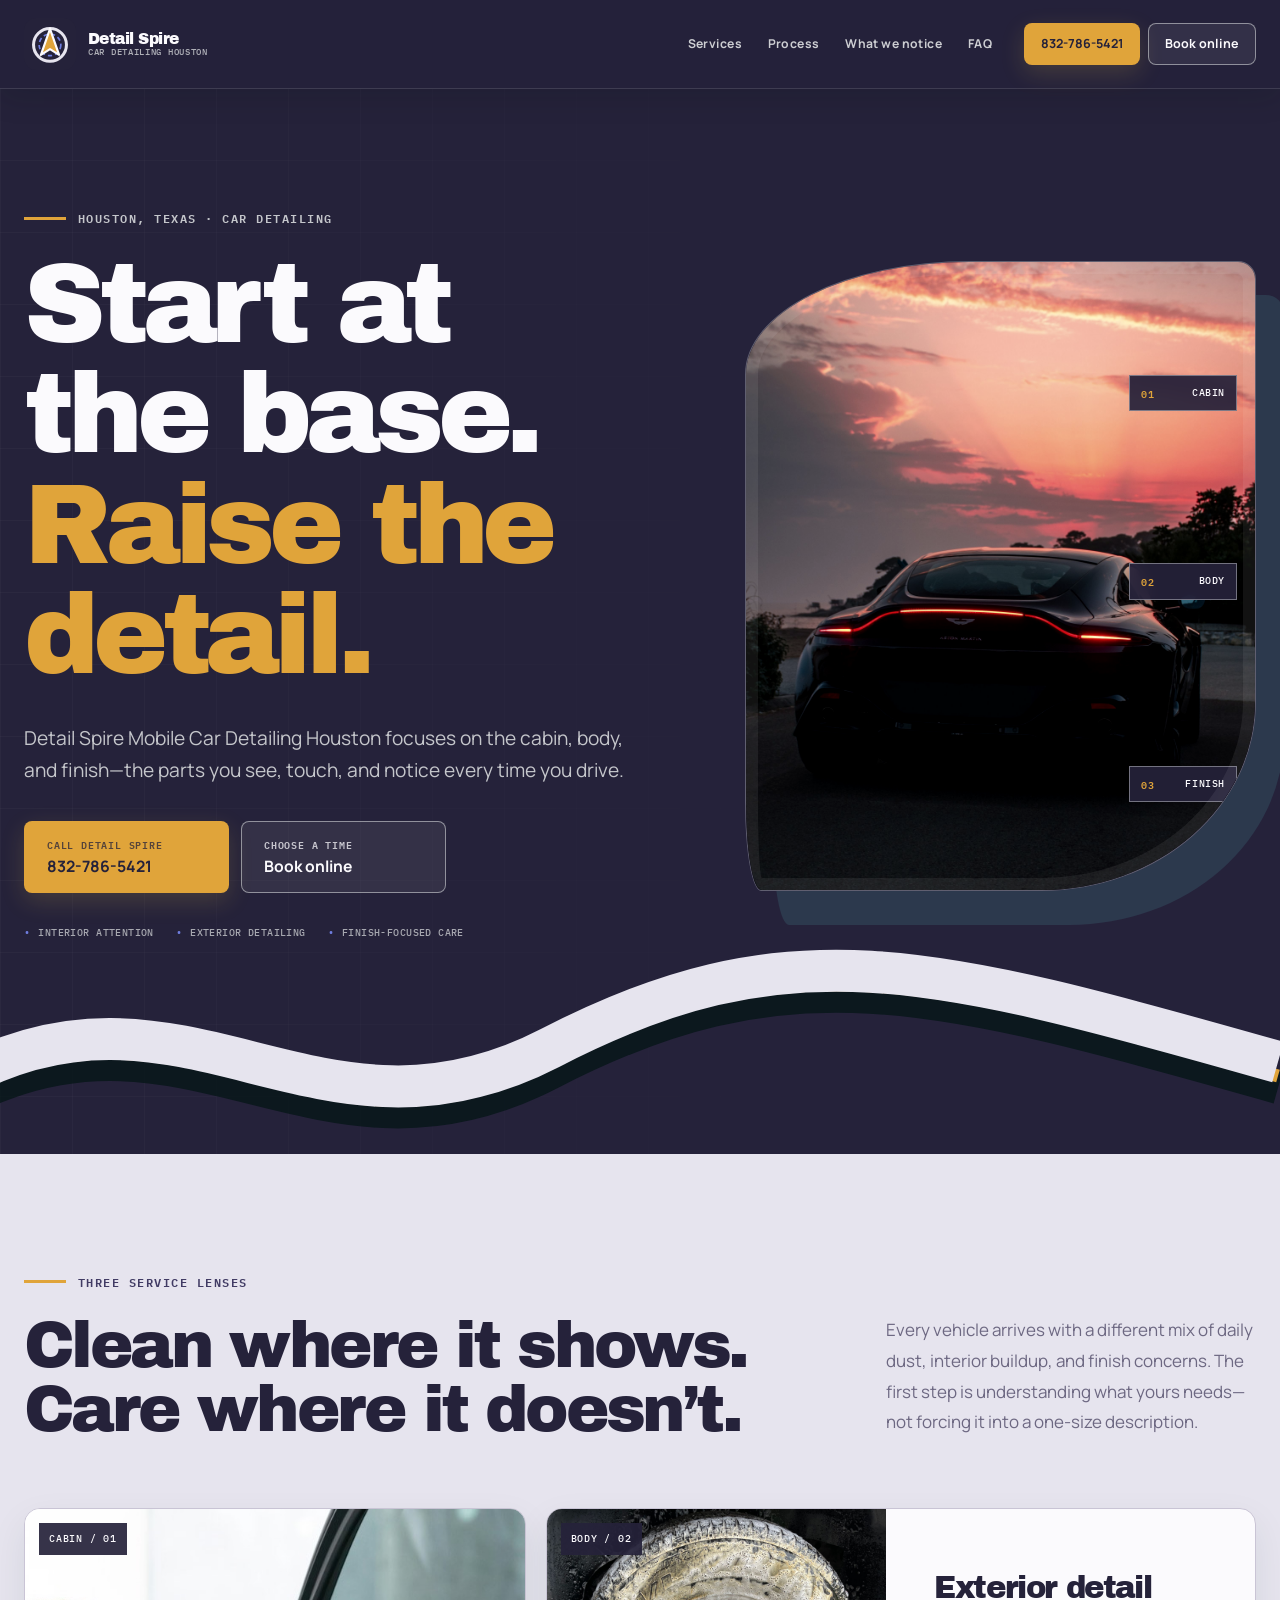
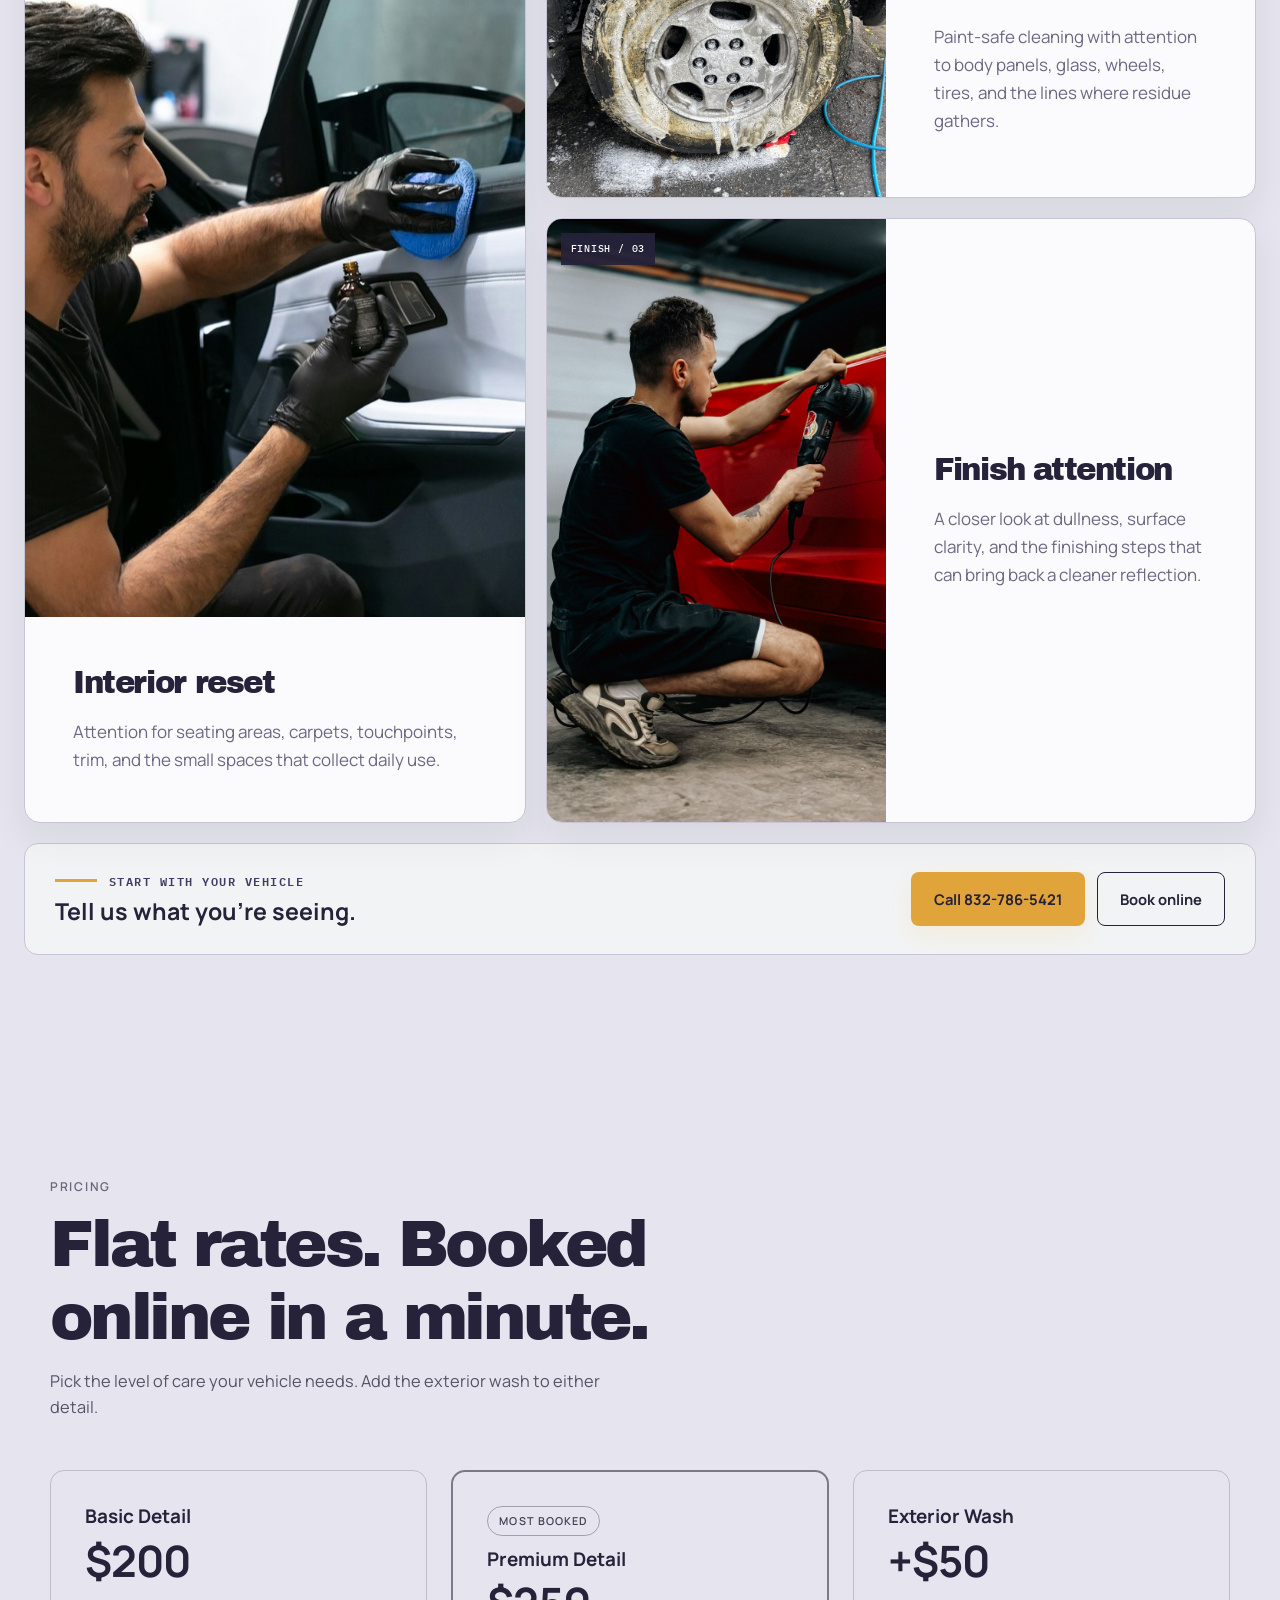
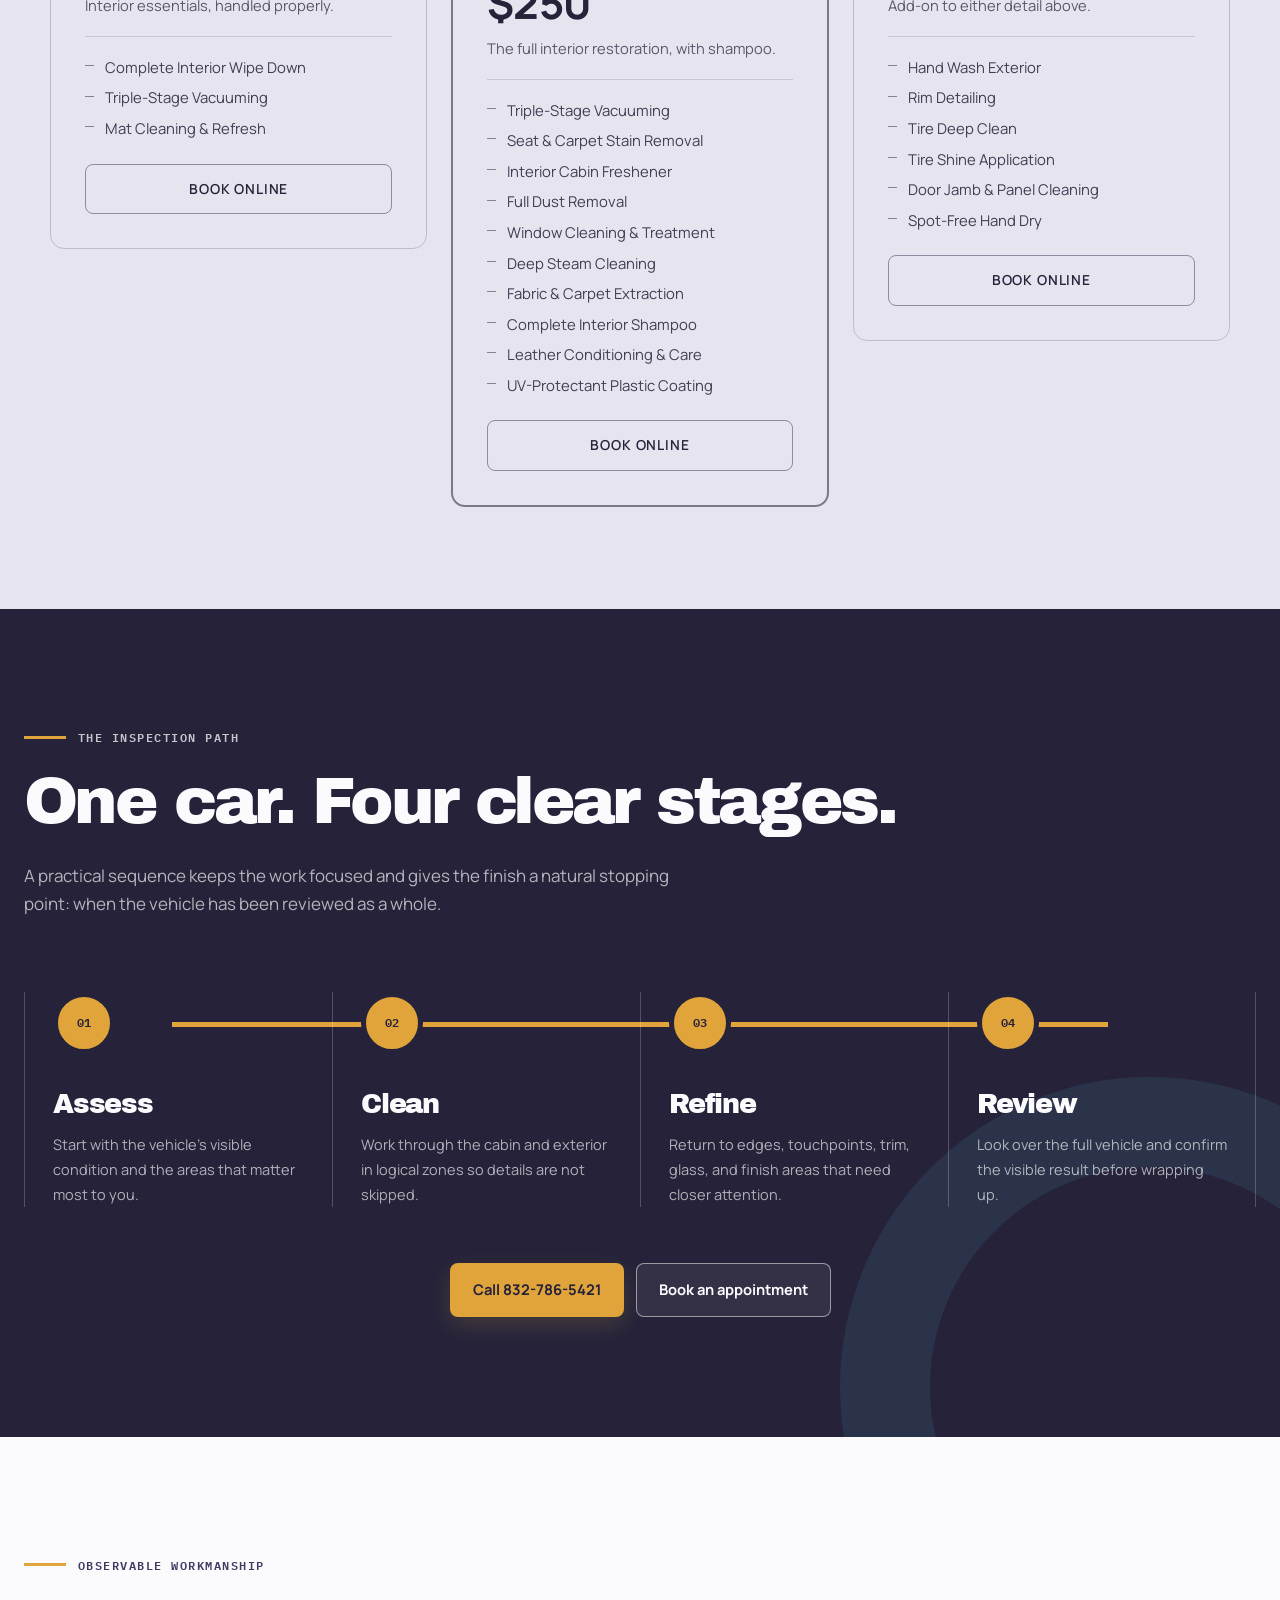
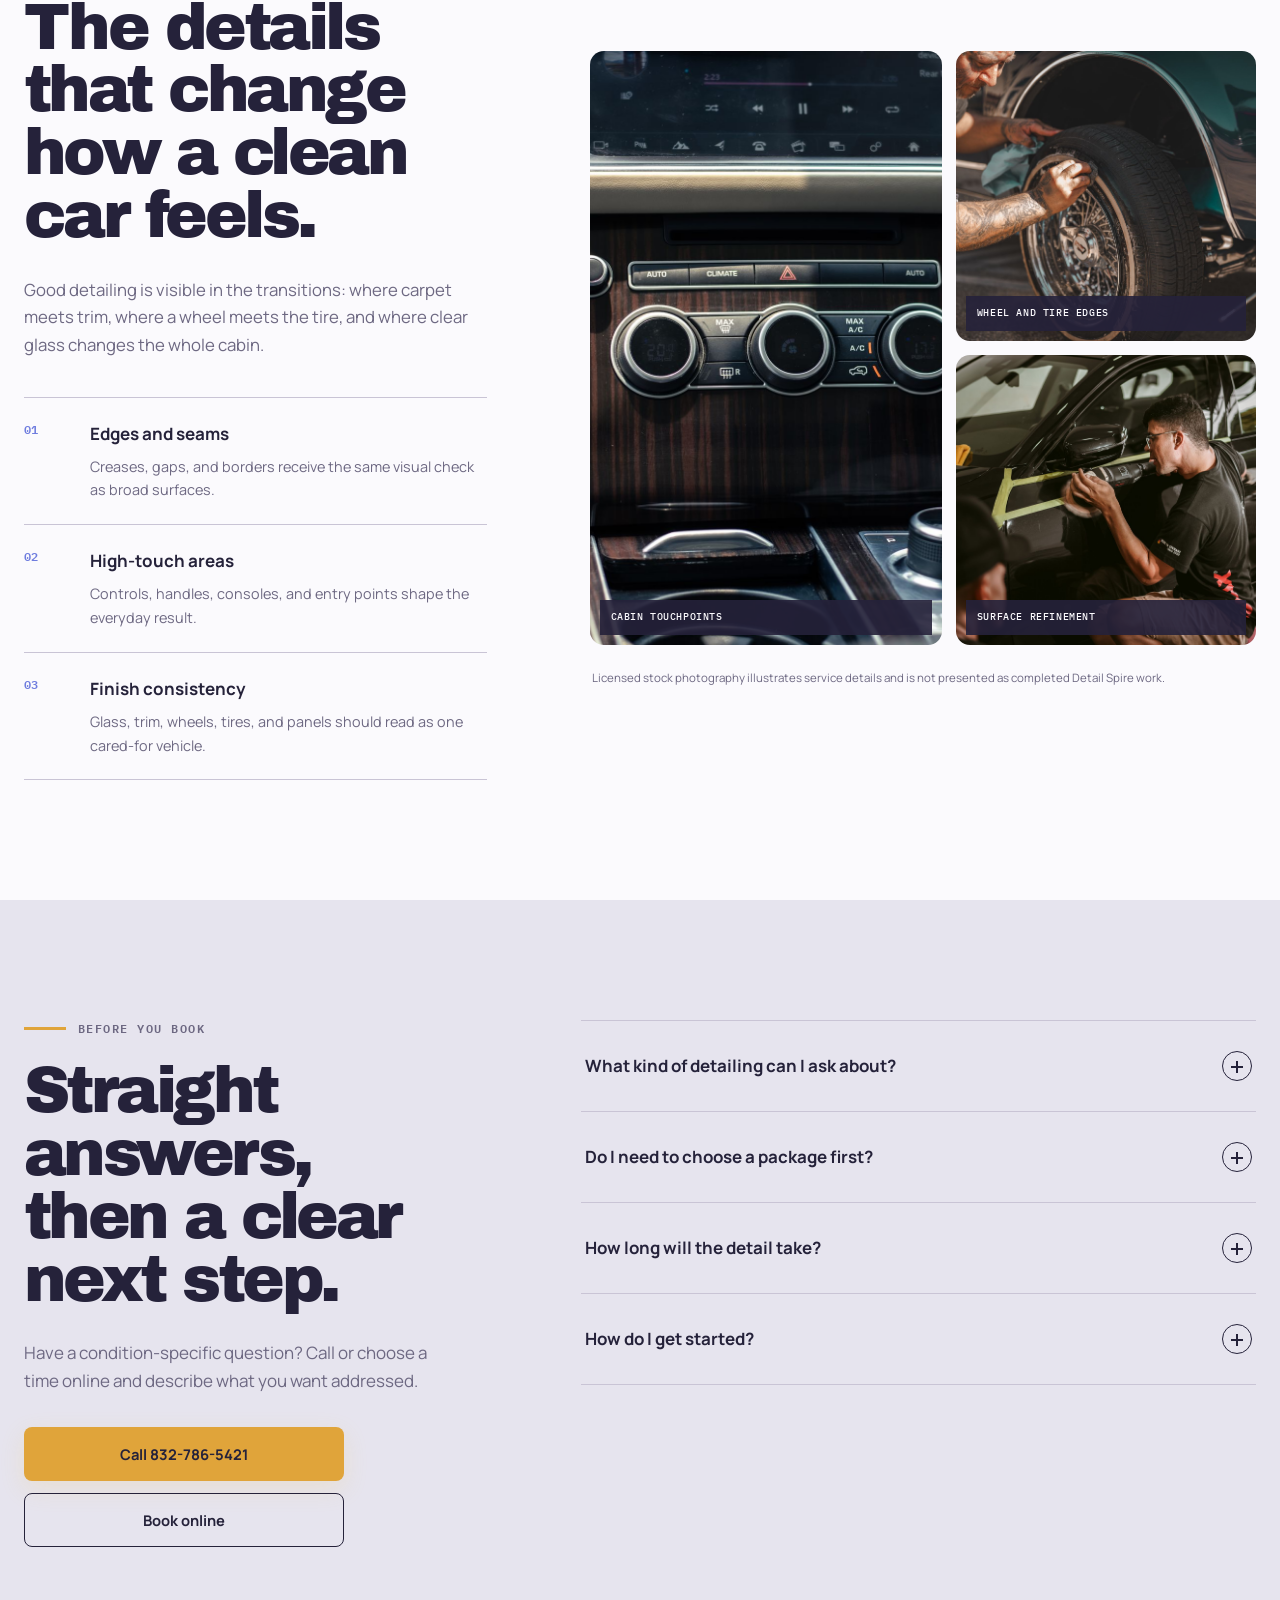
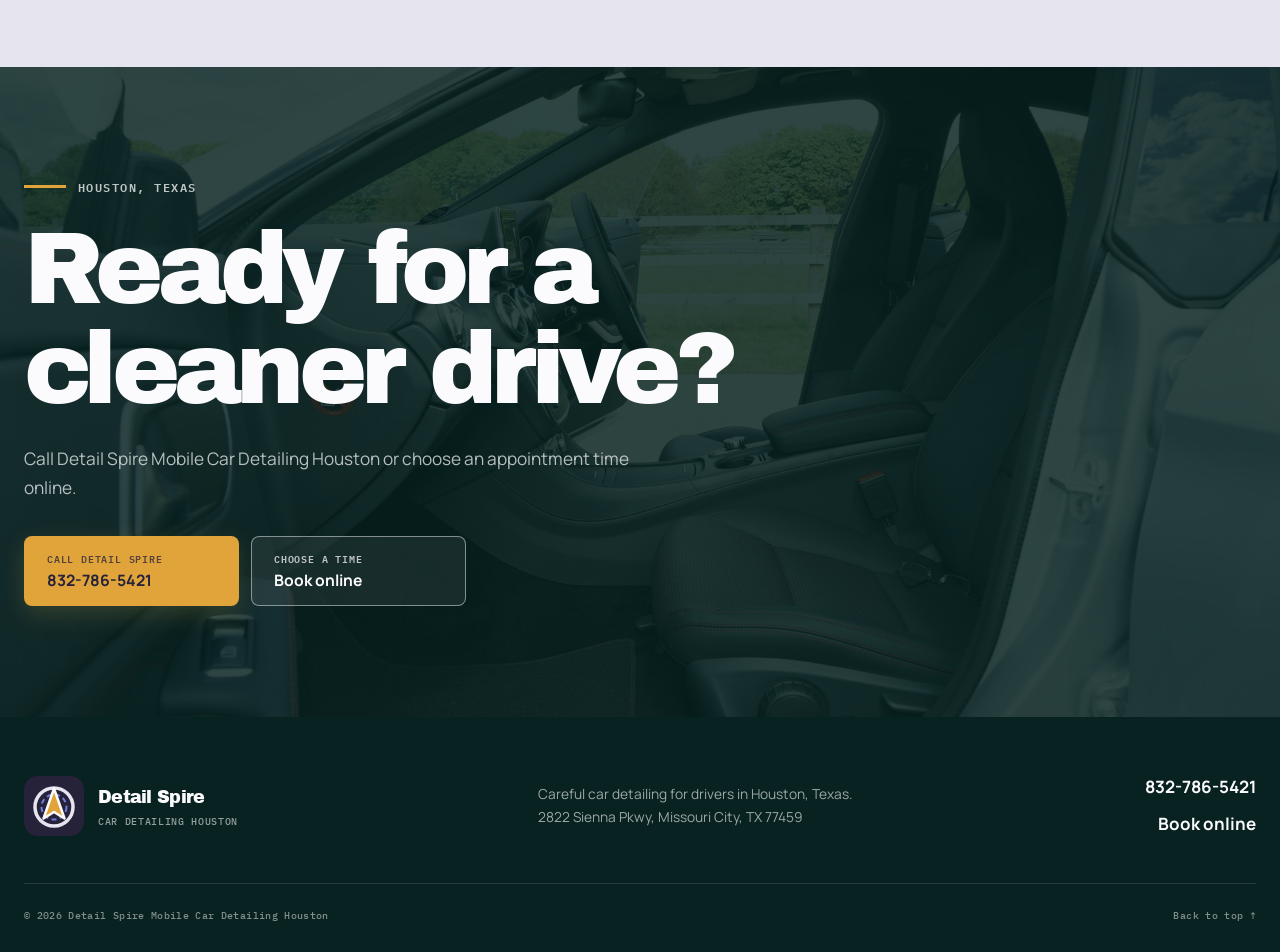
==== commit 5ff12345: "feat: add Detail Spire contact info" ====
--- a/index.html
+++ b/index.html
@@ -25,6 +25,15 @@
         "@type": "LocalBusiness",
         "name": "Detail Spire Mobile Car Detailing Houston",
         "url": "https://detailspire.shop/",
+        "telephone": "+1 832-786-5421",
+        "address": {
+          "@type": "PostalAddress",
+          "streetAddress": "2822 Sienna Pkwy",
+          "addressLocality": "Missouri City",
+          "addressRegion": "TX",
+          "postalCode": "77459",
+          "addressCountry": "US"
+        },
         "description": "Careful interior, exterior, and finish-focused car detailing for drivers in Houston, Texas.",
         "areaServed": {
           "@type": "City",
@@ -104,7 +113,7 @@
             <a href="#questions">FAQ</a>
           </div>
           <div class="nav-actions">
-            <a class="button button-call button-small" href="#contact" aria-disabled="true" aria-label="Call Detail Spire at Phone pending">Phone pending</a>
+            <a class="button button-call button-small" href="tel:+18327865421" aria-label="Call Detail Spire at 832-786-5421">832-786-5421</a>
             <a class="button button-book button-small" href="https://cal.com/sumitdatta/auto-detail-service">Book online</a>
           </div>
         </nav>
@@ -119,9 +128,9 @@
             <h1>Start at the base. <em>Raise the detail.</em></h1>
             <p class="hero-lede">Detail Spire Mobile Car Detailing Houston focuses on the cabin, body, and finish—the parts you see, touch, and notice every time you drive.</p>
             <div class="action-pair hero-actions">
-              <a class="button button-call" href="#contact" aria-disabled="true">
-                <span>Phone at launch</span>
-                <strong>Phone pending</strong>
+              <a class="button button-call" href="tel:+18327865421">
+                <span>Call Detail Spire</span>
+                <strong>832-786-5421</strong>
               </a>
               <a class="button button-book" href="https://cal.com/sumitdatta/auto-detail-service">
                 <span>Choose a time</span>
@@ -201,7 +210,7 @@
               <h3>Tell us what you’re seeing.</h3>
             </div>
             <div class="action-pair compact-actions">
-              <a class="button button-call" href="#contact" aria-disabled="true">Phone pending</a>
+              <a class="button button-call" href="tel:+18327865421">Call 832-786-5421</a>
               <a class="button button-book dark-book" href="https://cal.com/sumitdatta/auto-detail-service">Book online</a>
             </div>
           </div>
@@ -294,7 +303,7 @@
           </ol>
 
           <div class="process-actions action-pair">
-            <a class="button button-call" href="#contact" aria-disabled="true">Phone at launch</a>
+            <a class="button button-call" href="tel:+18327865421">Call 832-786-5421</a>
             <a class="button button-book button-book-light" href="https://cal.com/sumitdatta/auto-detail-service">Book an appointment</a>
           </div>
         </div>
@@ -338,7 +347,7 @@
             <h2>Straight answers, then a clear next step.</h2>
             <p>Have a condition-specific question? Call or choose a time online and describe what you want addressed.</p>
             <div class="action-pair stacked-actions">
-              <a class="button button-call" href="#contact" aria-disabled="true">Phone pending</a>
+              <a class="button button-call" href="tel:+18327865421">Call 832-786-5421</a>
               <a class="button button-book dark-book" href="https://cal.com/sumitdatta/auto-detail-service">Book online</a>
             </div>
           </div>
@@ -358,7 +367,7 @@
             </details>
             <details>
               <summary>How do I get started?<span aria-hidden="true"></span></summary>
-              <p>Call Detail Spire at Phone pending or use the online appointment link. Both paths let you start with your vehicle and what it needs.</p>
+              <p>Call Detail Spire at 832-786-5421 or use the online appointment link. Both paths let you start with your vehicle and what it needs.</p>
             </details>
           </div>
         </div>
@@ -373,7 +382,7 @@
           <h2>Ready for a cleaner drive?</h2>
           <p>Call Detail Spire Mobile Car Detailing Houston or choose an appointment time online.</p>
           <div class="action-pair final-actions">
-            <a class="button button-call" href="#contact" aria-disabled="true"><span>Phone pending</span><strong>Phone pending</strong></a>
+            <a class="button button-call" href="tel:+18327865421"><span>Call Detail Spire</span><strong>832-786-5421</strong></a>
             <a class="button button-book" href="https://cal.com/sumitdatta/auto-detail-service"><span>Choose a time</span><strong>Book online</strong></a>
           </div>
         </div>
@@ -386,9 +395,9 @@
           <img src="assets/logo.svg" width="64" height="64" alt="">
           <div><strong>Detail Spire</strong><span>Car Detailing Houston</span></div>
         </div>
-        <p>Careful car detailing for drivers in Houston, Texas.</p>
+        <p>Careful car detailing for drivers in Houston, Texas.<br>2822 Sienna Pkwy, Missouri City, TX 77459</p>
         <div class="footer-actions">
-          <a href="#contact" aria-disabled="true">Phone pending</a>
+          <a href="tel:+18327865421">832-786-5421</a>
           <a href="https://cal.com/sumitdatta/auto-detail-service">Book online</a>
         </div>
       </div>
@@ -399,7 +408,7 @@
     </footer>
 
     <div class="mobile-sticky" aria-label="Contact options">
-      <a class="sticky-call" href="#contact" aria-disabled="true"><span>Call</span><strong>Phone pending</strong></a>
+      <a class="sticky-call" href="tel:+18327865421"><span>Call</span><strong>832-786-5421</strong></a>
       <a class="sticky-book" href="https://cal.com/sumitdatta/auto-detail-service"><span>Book</span><strong>Online</strong></a>
     </div>
 
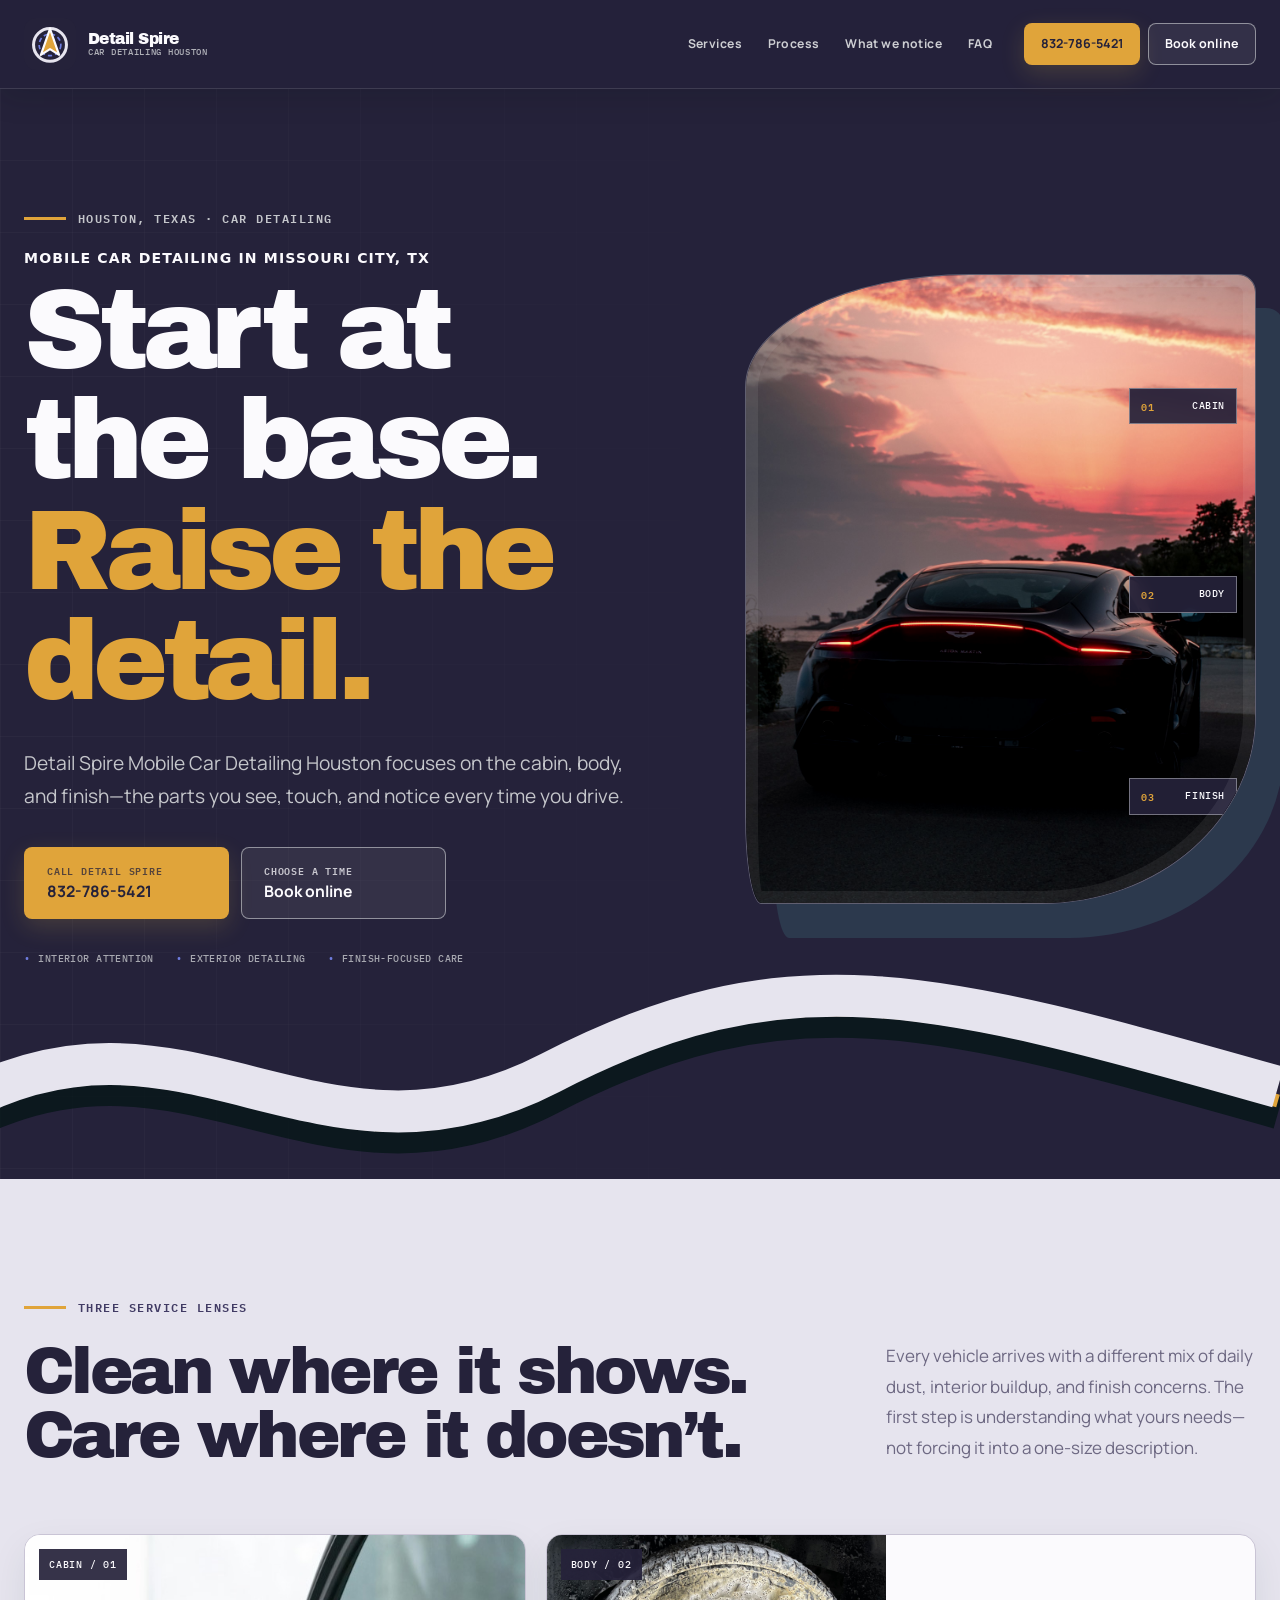
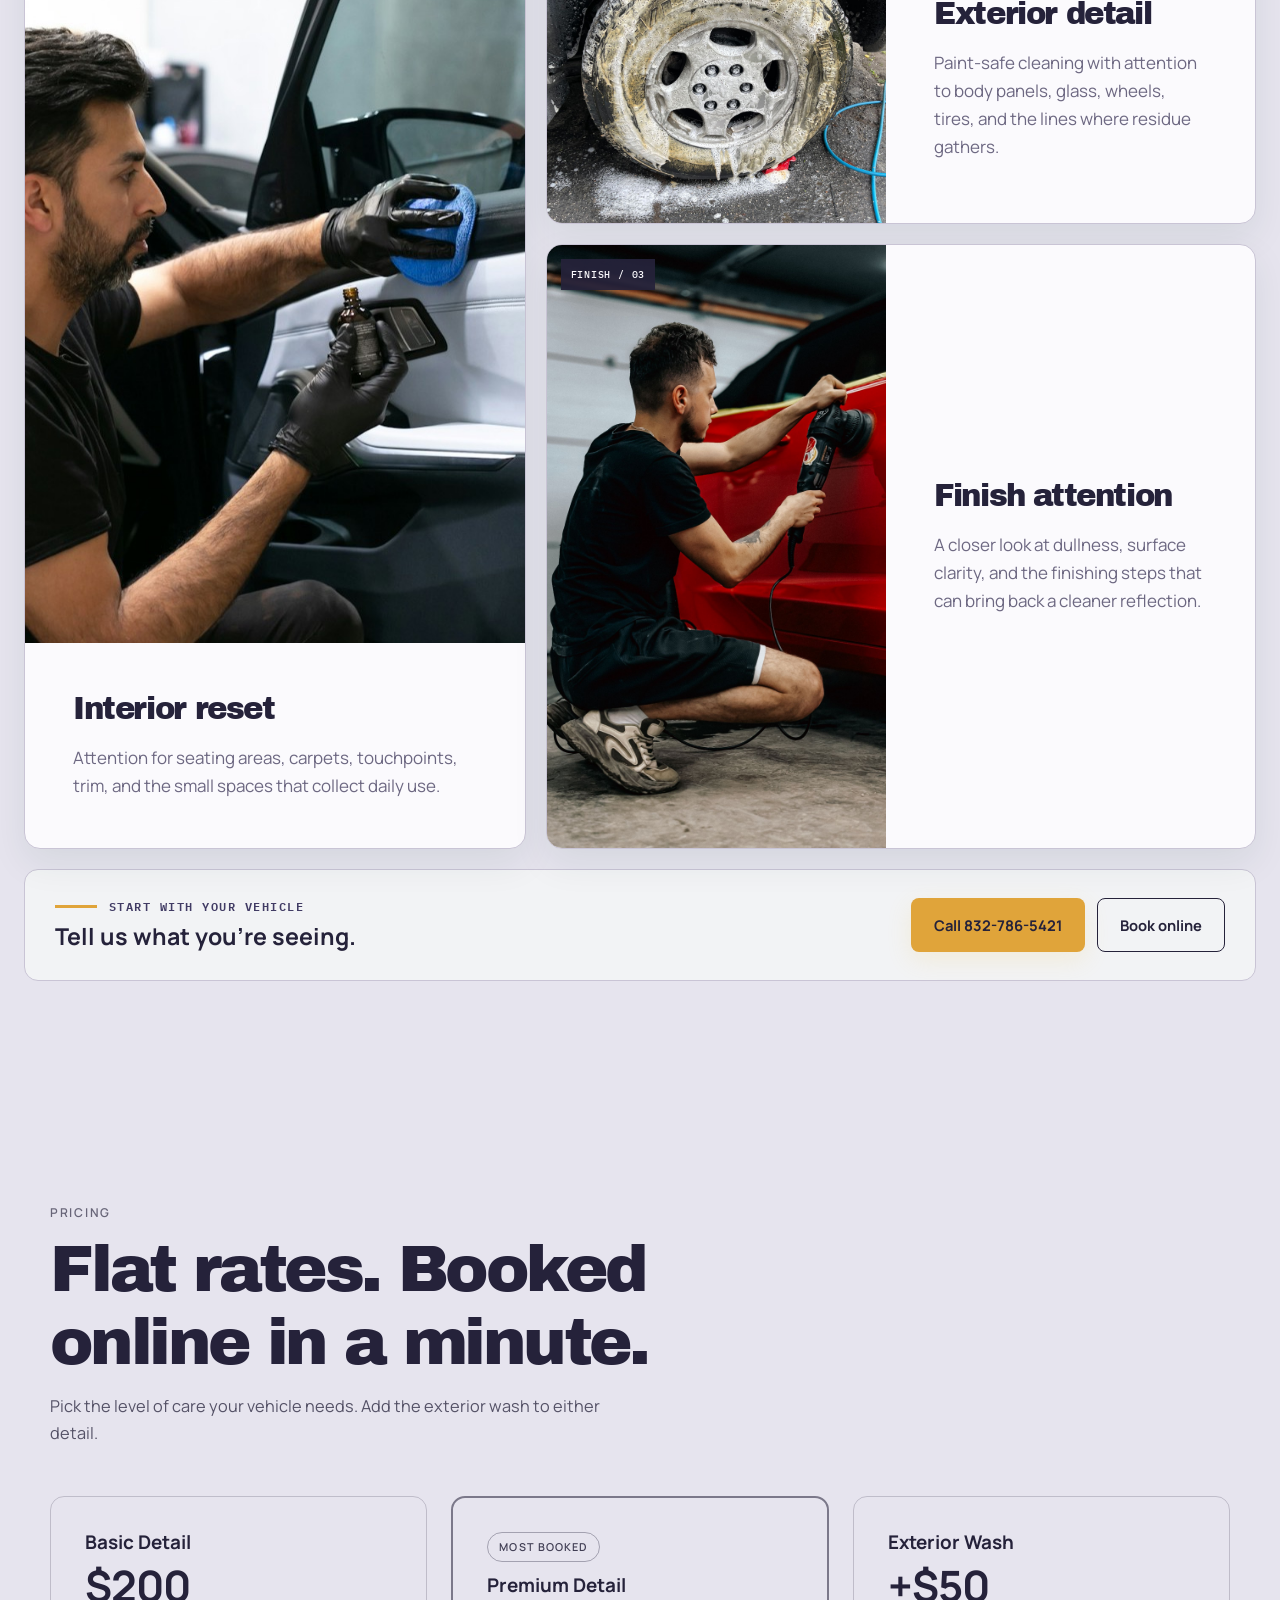
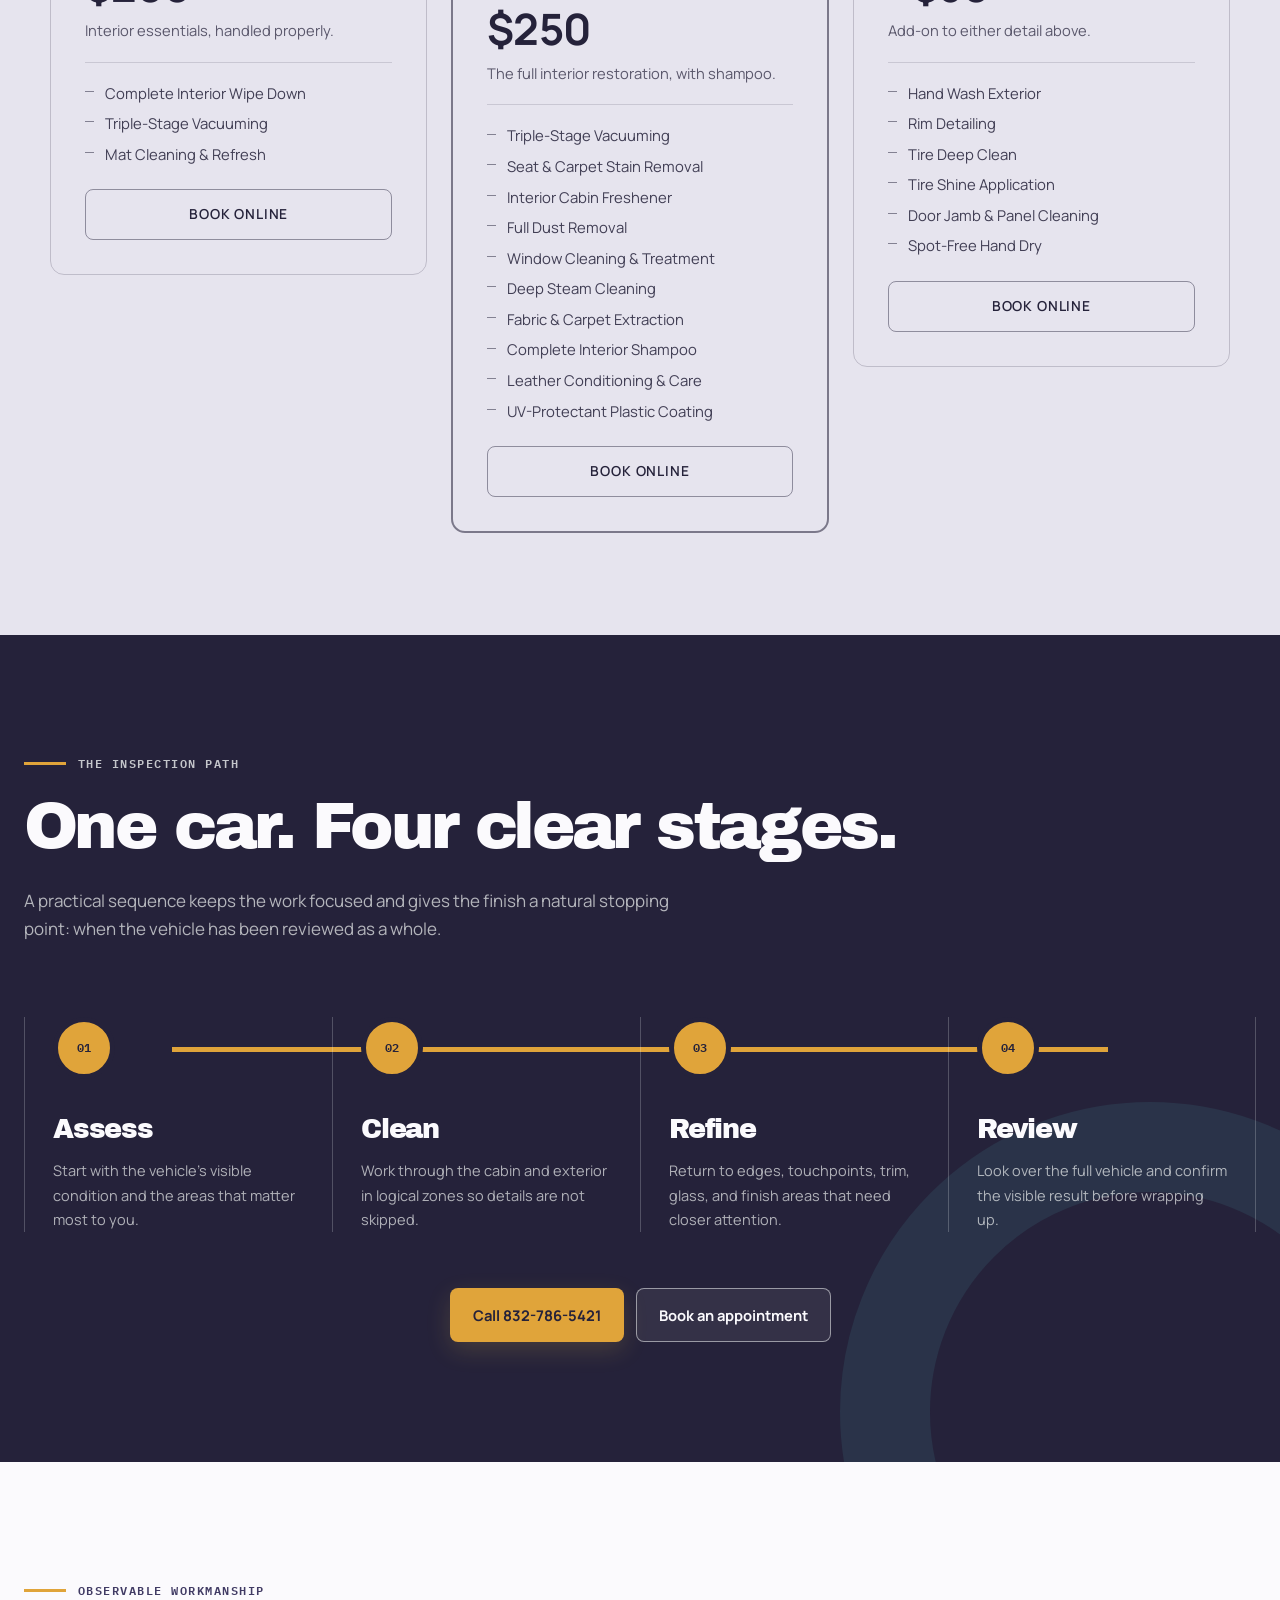
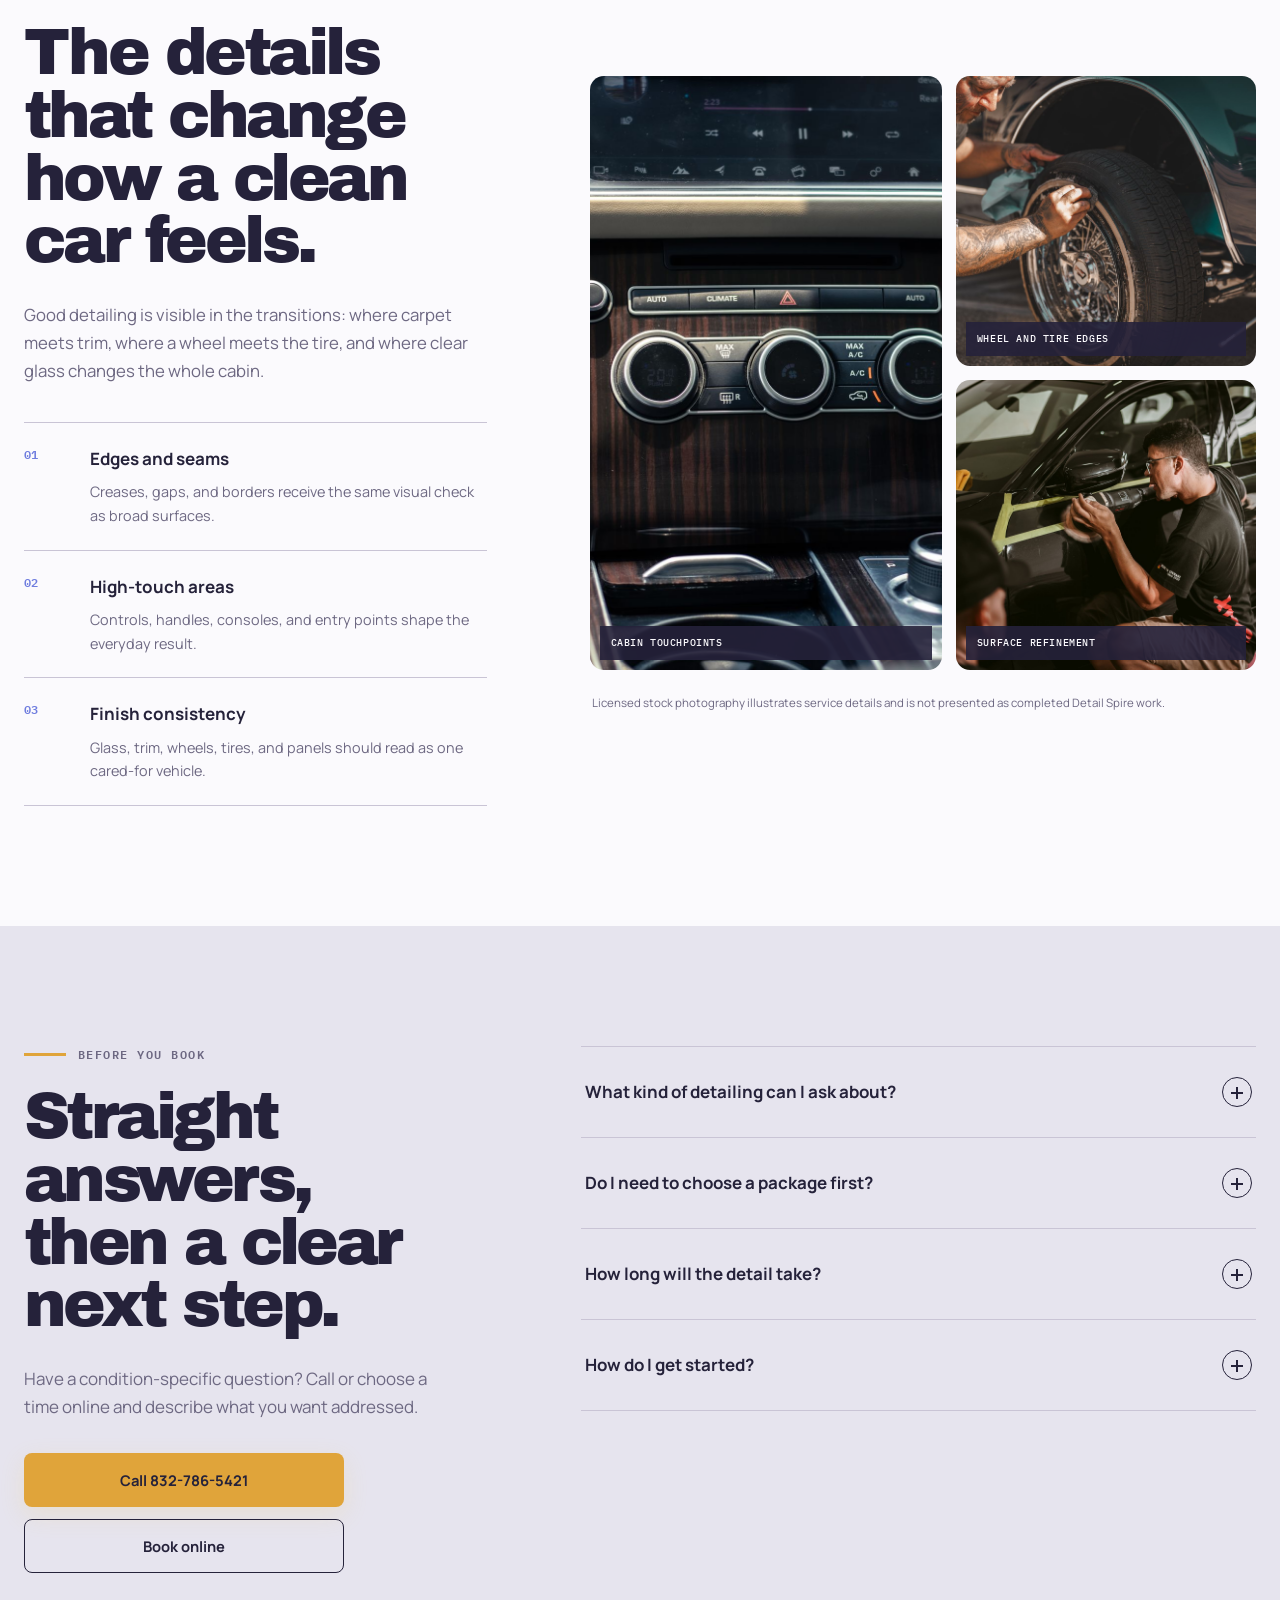
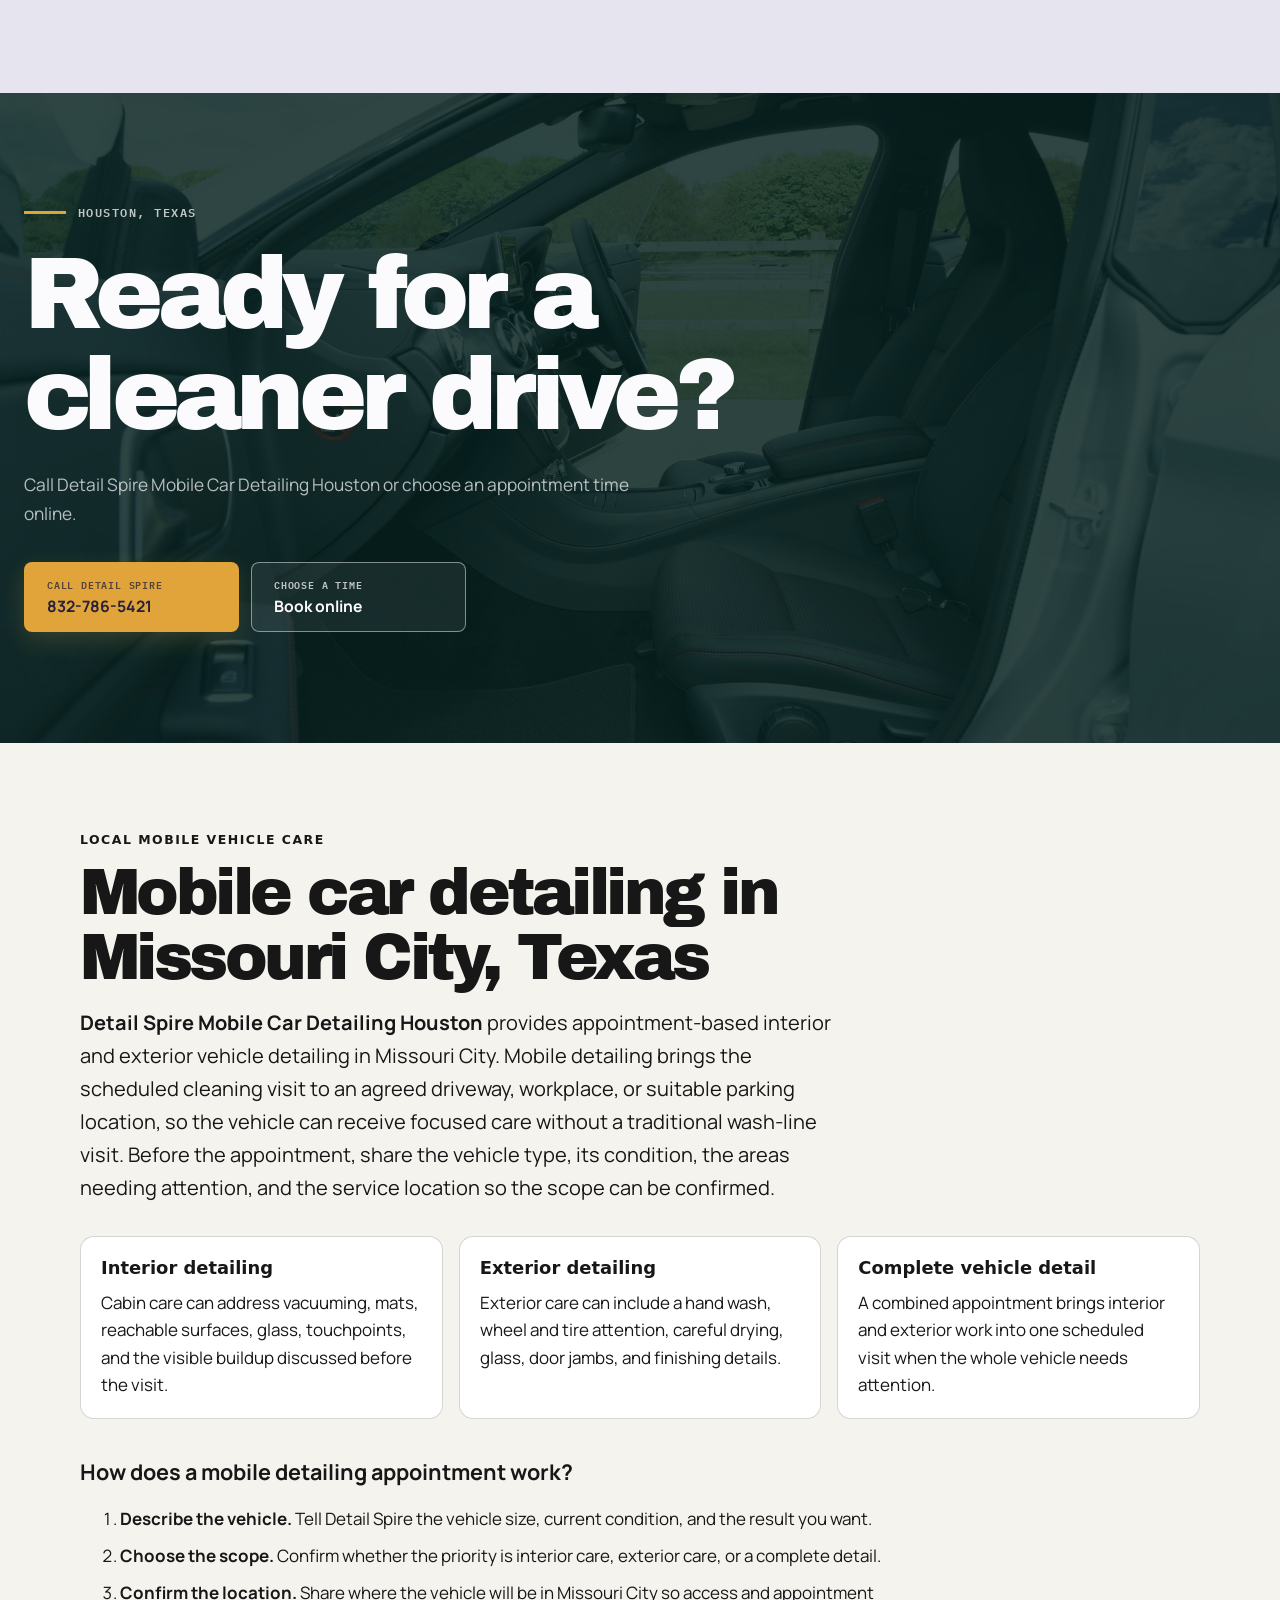
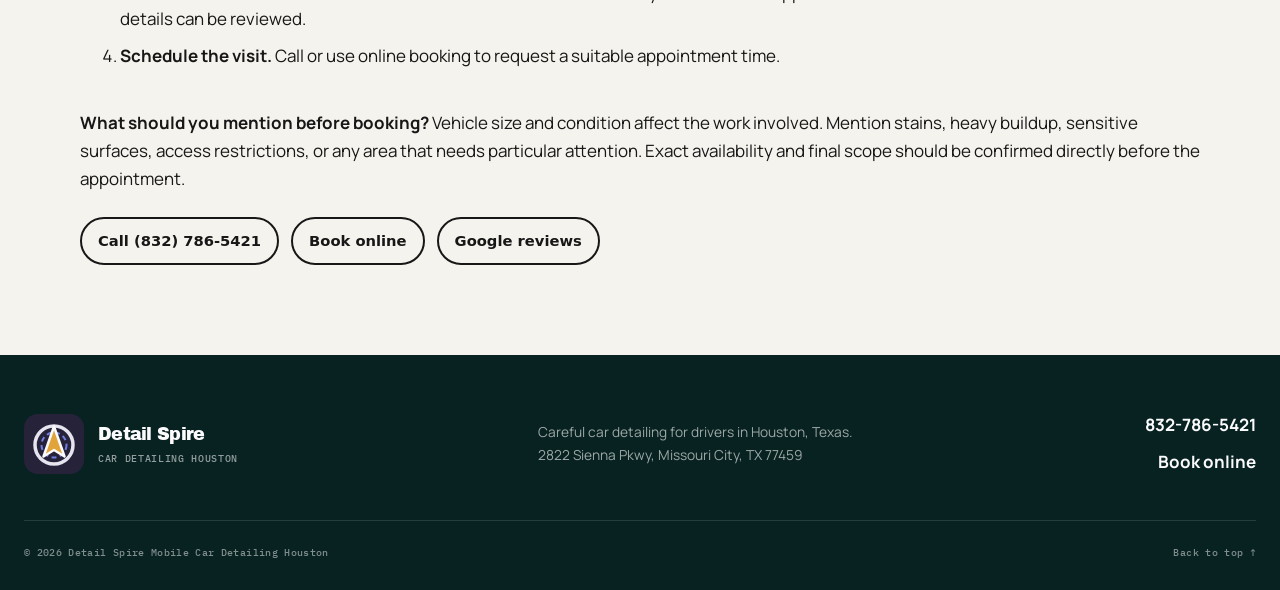
==== commit 49168abc: "Improve local SEO and AI search visibility" ====
--- a/index.html
+++ b/index.html
@@ -3,90 +3,169 @@
   <head>
     <meta charset="utf-8">
     <meta name="viewport" content="width=device-width, initial-scale=1">
-    <title>Detail Spire Mobile Car Detailing Houston | Call or Book</title>
-    <meta name="description" content="Detail Spire Mobile Car Detailing Houston offers careful interior, exterior, and finish-focused car detailing in Houston, Texas. Call or book online.">
+    <title>Mobile Car Detailing in Missouri City, TX | Detail Spire</title>
     <meta name="theme-color" content="#24152b">
-    <meta name="robots" content="index,follow,max-image-preview:large">
     <link rel="canonical" href="https://detailspire.shop/">
     <link rel="icon" href="assets/favicon.svg" type="image/svg+xml">
     <link rel="preload" href="assets/fonts/archivo-black.ttf" as="font" type="font/ttf" crossorigin>
     <link rel="preload" href="assets/hero-foam-car.jpg" as="image">
     <link rel="stylesheet" href="styles.css">
-    <meta property="og:type" content="website">
-    <meta property="og:title" content="Detail Spire Mobile Car Detailing Houston">
-    <meta property="og:description" content="Careful car detailing for the cabin, body, and finish. Call or book online in Houston, Texas.">
-    <meta property="og:url" content="https://detailspire.shop/">
-    <meta property="og:image" content="https://detailspire.shop/assets/hero-foam-car.jpg">
-    <meta property="og:locale" content="en_US">
-    <meta name="twitter:card" content="summary_large_image">
     <script type="application/ld+json">
-      {
-        "@context": "https://schema.org",
-        "@type": "LocalBusiness",
-        "name": "Detail Spire Mobile Car Detailing Houston",
-        "url": "https://detailspire.shop/",
-        "telephone": "+1 832-786-5421",
-        "address": {
-          "@type": "PostalAddress",
-          "streetAddress": "2822 Sienna Pkwy",
-          "addressLocality": "Missouri City",
-          "addressRegion": "TX",
-          "postalCode": "77459",
-          "addressCountry": "US"
-        },
-        "description": "Careful interior, exterior, and finish-focused car detailing for drivers in Houston, Texas.",
-        "areaServed": {
-          "@type": "City",
-          "name": "Houston, Texas"
-        },
-        "knowsAbout": [
-          "Car detailing",
-          "Interior car detailing",
-          "Exterior car detailing",
-          "Vehicle finish care"
-        ],
-        "priceRange": "$200-$250",
-        "makesOffer": [
-          {
-            "@type": "Offer",
-            "name": "Basic Detail",
-            "price": "200",
-            "priceCurrency": "USD",
-            "availability": "https://schema.org/InStock",
-            "itemOffered": {
-              "@type": "Service",
-              "name": "Basic Detail",
-              "description": "Interior essentials: complete interior wipe down, triple-stage vacuuming, and mat cleaning and refresh."
-            }
-          },
-          {
-            "@type": "Offer",
-            "name": "Premium Detail",
-            "price": "250",
-            "priceCurrency": "USD",
-            "availability": "https://schema.org/InStock",
-            "itemOffered": {
-              "@type": "Service",
-              "name": "Premium Detail",
-              "description": "The full interior restoration, including complete interior shampoo, deep steam cleaning, fabric and carpet extraction, and leather conditioning."
-            }
-          },
-          {
-            "@type": "Offer",
-            "name": "Exterior Wash",
-            "price": "50",
-            "priceCurrency": "USD",
-            "availability": "https://schema.org/InStock",
-            "itemOffered": {
-              "@type": "Service",
-              "name": "Exterior Wash",
-              "description": "Add-on exterior wash: hand wash, rim detailing, tire deep clean and shine, door jamb cleaning, and spot-free hand dry."
-            }
-          }
-        ]
+{
+  "@context": "https://schema.org",
+  "@type": "AutomotiveBusiness",
+  "name": "Detail Spire Mobile Car Detailing Houston",
+  "url": "https://detailspire.shop/",
+  "telephone": "+1 832-786-5421",
+  "address": {
+    "@type": "PostalAddress",
+    "streetAddress": "2822 Sienna Pkwy",
+    "addressLocality": "Missouri City",
+    "addressRegion": "TX",
+    "postalCode": "77459",
+    "addressCountry": "US"
+  },
+  "description": "Careful interior, exterior, and finish-focused car detailing for drivers in Houston, Texas.",
+  "areaServed": {
+    "@type": "City",
+    "name": "Missouri City",
+    "containedInPlace": {
+      "@type": "State",
+      "name": "Texas"
+    }
+  },
+  "knowsAbout": [
+    "Car detailing",
+    "Interior car detailing",
+    "Exterior car detailing",
+    "Vehicle finish care"
+  ],
+  "priceRange": "$200-$250",
+  "makesOffer": [
+    {
+      "@type": "Offer",
+      "name": "Basic Detail",
+      "price": "200",
+      "priceCurrency": "USD",
+      "availability": "https://schema.org/InStock",
+      "itemOffered": {
+        "@type": "Service",
+        "name": "Basic Detail",
+        "description": "Interior essentials: complete interior wipe down, triple-stage vacuuming, and mat cleaning and refresh."
       }
+    },
+    {
+      "@type": "Offer",
+      "name": "Premium Detail",
+      "price": "250",
+      "priceCurrency": "USD",
+      "availability": "https://schema.org/InStock",
+      "itemOffered": {
+        "@type": "Service",
+        "name": "Premium Detail",
+        "description": "The full interior restoration, including complete interior shampoo, deep steam cleaning, fabric and carpet extraction, and leather conditioning."
+      }
+    },
+    {
+      "@type": "Offer",
+      "name": "Exterior Wash",
+      "price": "50",
+      "priceCurrency": "USD",
+      "availability": "https://schema.org/InStock",
+      "itemOffered": {
+        "@type": "Service",
+        "name": "Exterior Wash",
+        "description": "Add-on exterior wash: hand wash, rim detailing, tire deep clean and shine, door jamb cleaning, and spot-free hand dry."
+      }
+    }
+  ],
+  "@id": "https://detailspire.shop/#business",
+  "geo": {
+    "@type": "GeoCoordinates",
+    "latitude": 29.54373155,
+    "longitude": -95.5711488
+  },
+  "image": "https://detailspire.shop/assets/hero-foam-car.jpg",
+  "sameAs": [
+    "https://g.page/r/CWWl6rSbCFHXEBM/review"
+  ],
+  "contactPoint": {
+    "@type": "ContactPoint",
+    "telephone": "+1 832-786-5421",
+    "contactType": "customer service",
+    "areaServed": "US-TX",
+    "availableLanguage": "English"
+  }
+}
     </script>
-  </head>
+<!-- SEO-GEO:START -->
+  <meta name="description" content="Mobile car detailing in Missouri City, TX from Detail Spire, with interior cleaning, exterior hand washing, and complete details. Call or book online.">
+  <meta name="robots" content="index, follow, max-image-preview:large, max-snippet:-1, max-video-preview:-1">
+  <meta property="og:locale" content="en_US">
+  <meta property="og:type" content="website">
+  <meta property="og:site_name" content="Detail Spire">
+  <meta property="og:title" content="Mobile Car Detailing in Missouri City, TX | Detail Spire">
+  <meta property="og:description" content="Mobile car detailing in Missouri City, TX from Detail Spire, with interior cleaning, exterior hand washing, and complete details. Call or book online.">
+  <meta property="og:url" content="https://detailspire.shop/">
+  <meta property="og:image" content="https://detailspire.shop/assets/hero-foam-car.jpg">
+  <meta name="twitter:image" content="https://detailspire.shop/assets/hero-foam-car.jpg">
+  <meta name="twitter:card" content="summary_large_image">
+  <meta name="twitter:title" content="Mobile Car Detailing in Missouri City, TX | Detail Spire">
+  <meta name="twitter:description" content="Mobile car detailing in Missouri City, TX from Detail Spire, with interior cleaning, exterior hand washing, and complete details. Call or book online.">
+  <style id="seo-geo-styles">
+    .seo-local-intent { display:block; margin:0 0 .55rem; font:700 clamp(.78rem,1.1vw,.95rem)/1.2 system-ui,sans-serif; letter-spacing:.08em; text-transform:uppercase; }
+    .seo-geo-section { background:#f5f3ed; color:#171717; padding:clamp(3.5rem,7vw,6.5rem) clamp(1.25rem,5vw,5rem); }
+    .seo-geo-inner { width:min(1120px,100%); margin:0 auto; }
+    .seo-geo-kicker { margin:0 0 .75rem; font:700 .78rem/1.2 system-ui,sans-serif; letter-spacing:.12em; text-transform:uppercase; }
+    .seo-geo-section h2 { max-width:22ch; margin:0 0 1rem; color:inherit; font-size:clamp(2rem,5vw,4rem); line-height:1.02; }
+    .seo-geo-answer { max-width:760px; margin:0 0 2rem; font-size:clamp(1.05rem,2vw,1.25rem); line-height:1.65; }
+    .seo-geo-grid { display:grid; grid-template-columns:repeat(3,minmax(0,1fr)); gap:1rem; margin:2rem 0; }
+    .seo-geo-card { border:1px solid rgba(23,23,23,.18); border-radius:14px; padding:1.25rem; background:#fff; }
+    .seo-geo-card h3 { margin:0 0 .6rem; color:inherit; font:700 1.12rem/1.25 system-ui,sans-serif; }
+    .seo-geo-card p { margin:0; line-height:1.6; }
+    .seo-geo-steps { max-width:820px; margin:2.5rem 0; }
+    .seo-geo-steps li { margin:.65rem 0; line-height:1.55; }
+    .seo-geo-actions { display:flex; flex-wrap:wrap; gap:.75rem; margin-top:1.5rem; }
+    .seo-geo-action { display:inline-flex; align-items:center; min-height:48px; padding:.75rem 1rem; border:2px solid currentColor; border-radius:999px; color:inherit; font:700 .92rem/1 system-ui,sans-serif; text-decoration:none; }
+    @media (max-width:760px) { .seo-geo-grid { grid-template-columns:1fr; } }
+  </style>
+<!-- SEO-GEO:END -->
+  <script id="seo-geo-entity-schema" type="application/ld+json">
+{
+  "@context": "https://schema.org",
+  "@graph": [
+    {
+      "@type": "WebSite",
+      "@id": "https://detailspire.shop/#website",
+      "url": "https://detailspire.shop/",
+      "name": "Detail Spire Mobile Car Detailing Houston",
+      "inLanguage": "en-US",
+      "publisher": {
+        "@id": "https://detailspire.shop/#business"
+      }
+    },
+    {
+      "@type": "Service",
+      "@id": "https://detailspire.shop/#mobile-car-detailing",
+      "name": "Mobile Car Detailing in Missouri City, Texas",
+      "serviceType": "Mobile car detailing",
+      "provider": {
+        "@id": "https://detailspire.shop/#business"
+      },
+      "areaServed": {
+        "@type": "City",
+        "name": "Missouri City",
+        "containedInPlace": {
+          "@type": "State",
+          "name": "Texas"
+        }
+      },
+      "url": "https://detailspire.shop/#services"
+    }
+  ]
+}
+  </script>
+</head>
   <body>
     <a class="skip-link" href="#main-content">Skip to content</a>
 
@@ -125,7 +204,7 @@
         <div class="hero-grid shell">
           <div class="hero-copy">
             <p class="eyebrow light"><span></span> Houston, Texas · Car detailing</p>
-            <h1>Start at the base. <em>Raise the detail.</em></h1>
+            <h1><span class="seo-local-intent" data-seo-local-intent>Mobile Car Detailing in Missouri City, TX</span>Start at the base. <em>Raise the detail.</em></h1>
             <p class="hero-lede">Detail Spire Mobile Car Detailing Houston focuses on the cabin, body, and finish—the parts you see, touch, and notice every time you drive.</p>
             <div class="action-pair hero-actions">
               <a class="button button-call" href="tel:+18327865421">
@@ -387,7 +466,48 @@
           </div>
         </div>
       </section>
-    </main>
+    <!-- SEO-GEO-LOCAL:START -->
+    <section class="seo-geo-section" id="local-detailing" aria-labelledby="local-detailing-title">
+      <div class="seo-geo-inner">
+        <p class="seo-geo-kicker">Local mobile vehicle care</p>
+        <h2 id="local-detailing-title">Mobile car detailing in Missouri City, Texas</h2>
+        <p class="seo-geo-answer"><strong>Detail Spire Mobile Car Detailing Houston</strong> provides appointment-based interior and exterior vehicle detailing in Missouri City. Mobile detailing brings the scheduled cleaning visit to an agreed driveway, workplace, or suitable parking location, so the vehicle can receive focused care without a traditional wash-line visit. Before the appointment, share the vehicle type, its condition, the areas needing attention, and the service location so the scope can be confirmed.</p>
+
+        <div class="seo-geo-grid" aria-label="Available detailing options">
+          <article class="seo-geo-card">
+            <h3>Interior detailing</h3>
+            <p>Cabin care can address vacuuming, mats, reachable surfaces, glass, touchpoints, and the visible buildup discussed before the visit.</p>
+          </article>
+          <article class="seo-geo-card">
+            <h3>Exterior detailing</h3>
+            <p>Exterior care can include a hand wash, wheel and tire attention, careful drying, glass, door jambs, and finishing details.</p>
+          </article>
+          <article class="seo-geo-card">
+            <h3>Complete vehicle detail</h3>
+            <p>A combined appointment brings interior and exterior work into one scheduled visit when the whole vehicle needs attention.</p>
+          </article>
+        </div>
+
+        <div class="seo-geo-steps">
+          <h3>How does a mobile detailing appointment work?</h3>
+          <ol>
+            <li><strong>Describe the vehicle.</strong> Tell Detail Spire the vehicle size, current condition, and the result you want.</li>
+            <li><strong>Choose the scope.</strong> Confirm whether the priority is interior care, exterior care, or a complete detail.</li>
+            <li><strong>Confirm the location.</strong> Share where the vehicle will be in Missouri City so access and appointment details can be reviewed.</li>
+            <li><strong>Schedule the visit.</strong> Call or use online booking to request a suitable appointment time.</li>
+          </ol>
+        </div>
+
+        <p><strong>What should you mention before booking?</strong> Vehicle size and condition affect the work involved. Mention stains, heavy buildup, sensitive surfaces, access restrictions, or any area that needs particular attention. Exact availability and final scope should be confirmed directly before the appointment.</p>
+        <div class="seo-geo-actions">
+          <a class="seo-geo-action" href="tel:+18327865421">Call (832) 786-5421</a>
+          <a class="seo-geo-action" href="https://cal.com/sumitdatta/auto-detail-service" target="_blank" rel="noopener">Book online</a>
+          <a class="seo-geo-action" href="https://g.page/r/CWWl6rSbCFHXEBM/review" target="_blank" rel="noopener">Google reviews</a>
+        </div>
+      </div>
+    </section>
+<!-- SEO-GEO-LOCAL:END -->
+  </main>
 
     <footer class="site-footer">
       <div class="shell footer-grid">
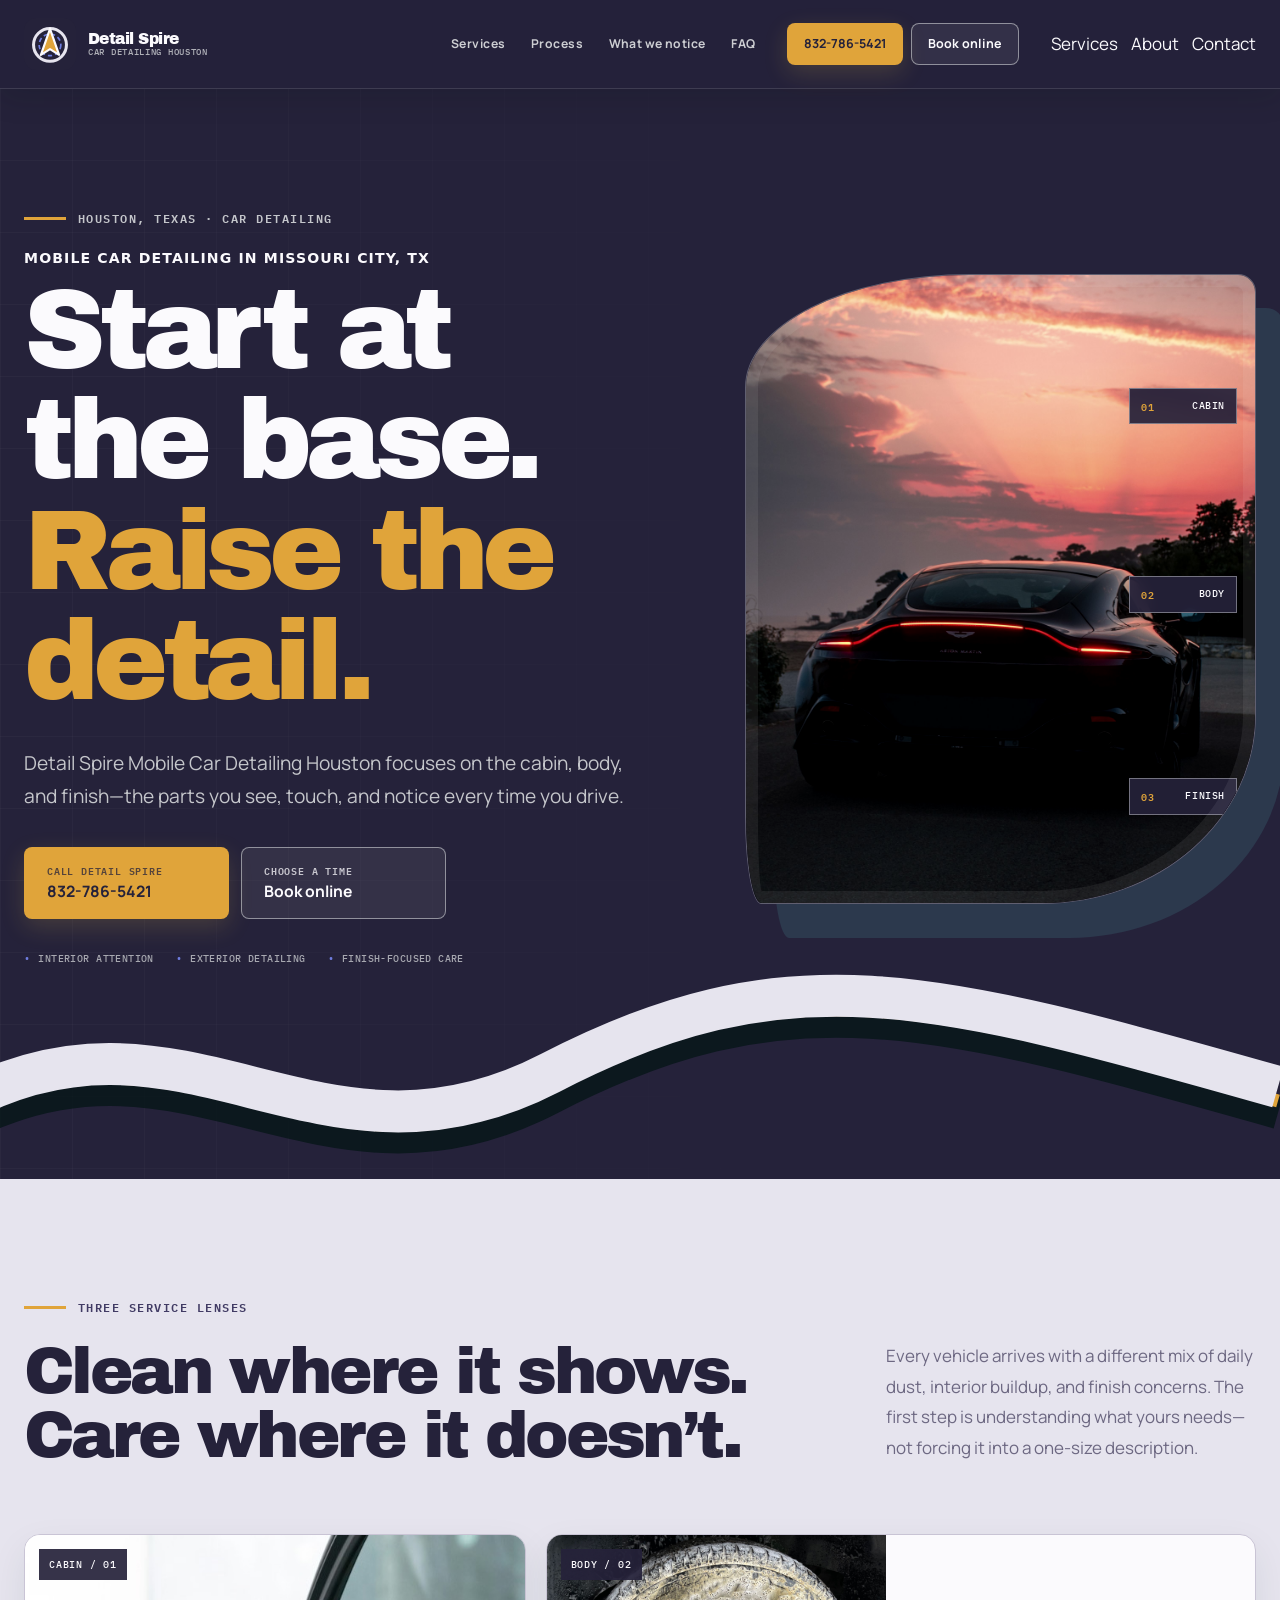
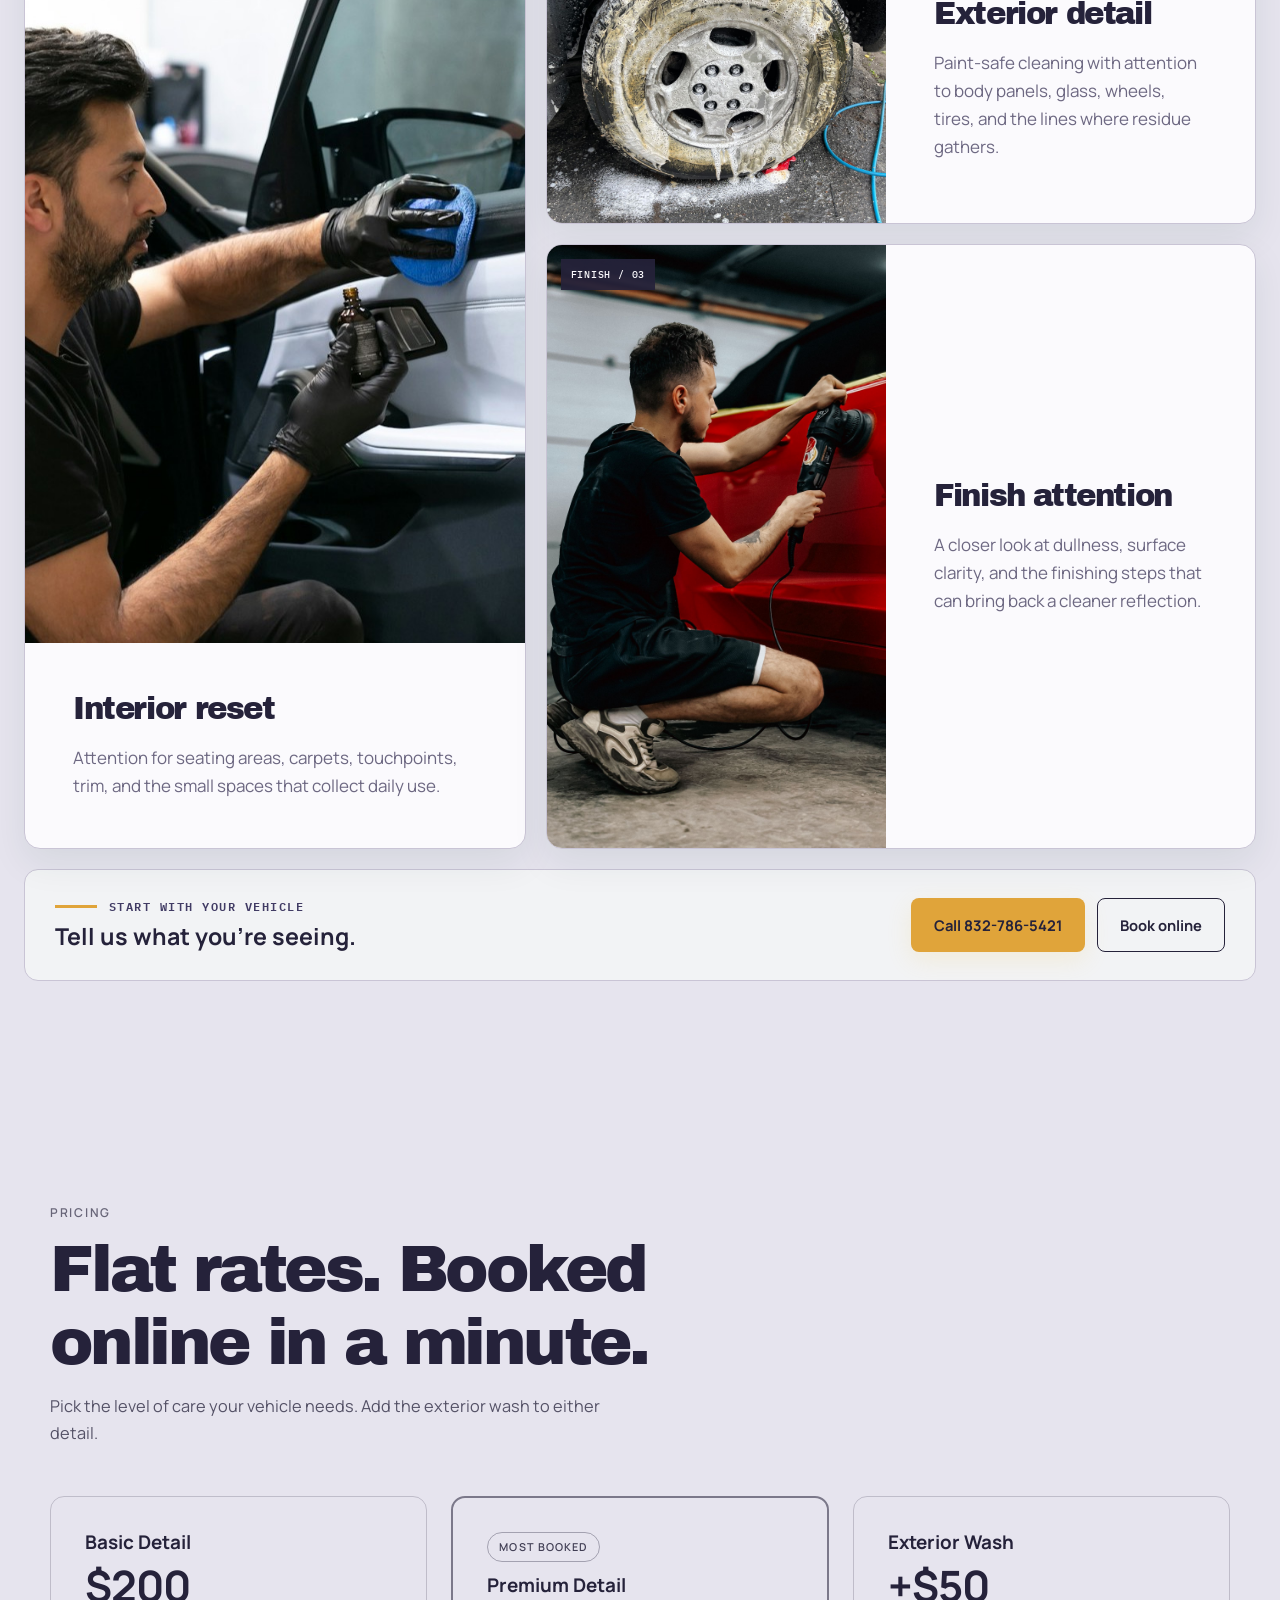
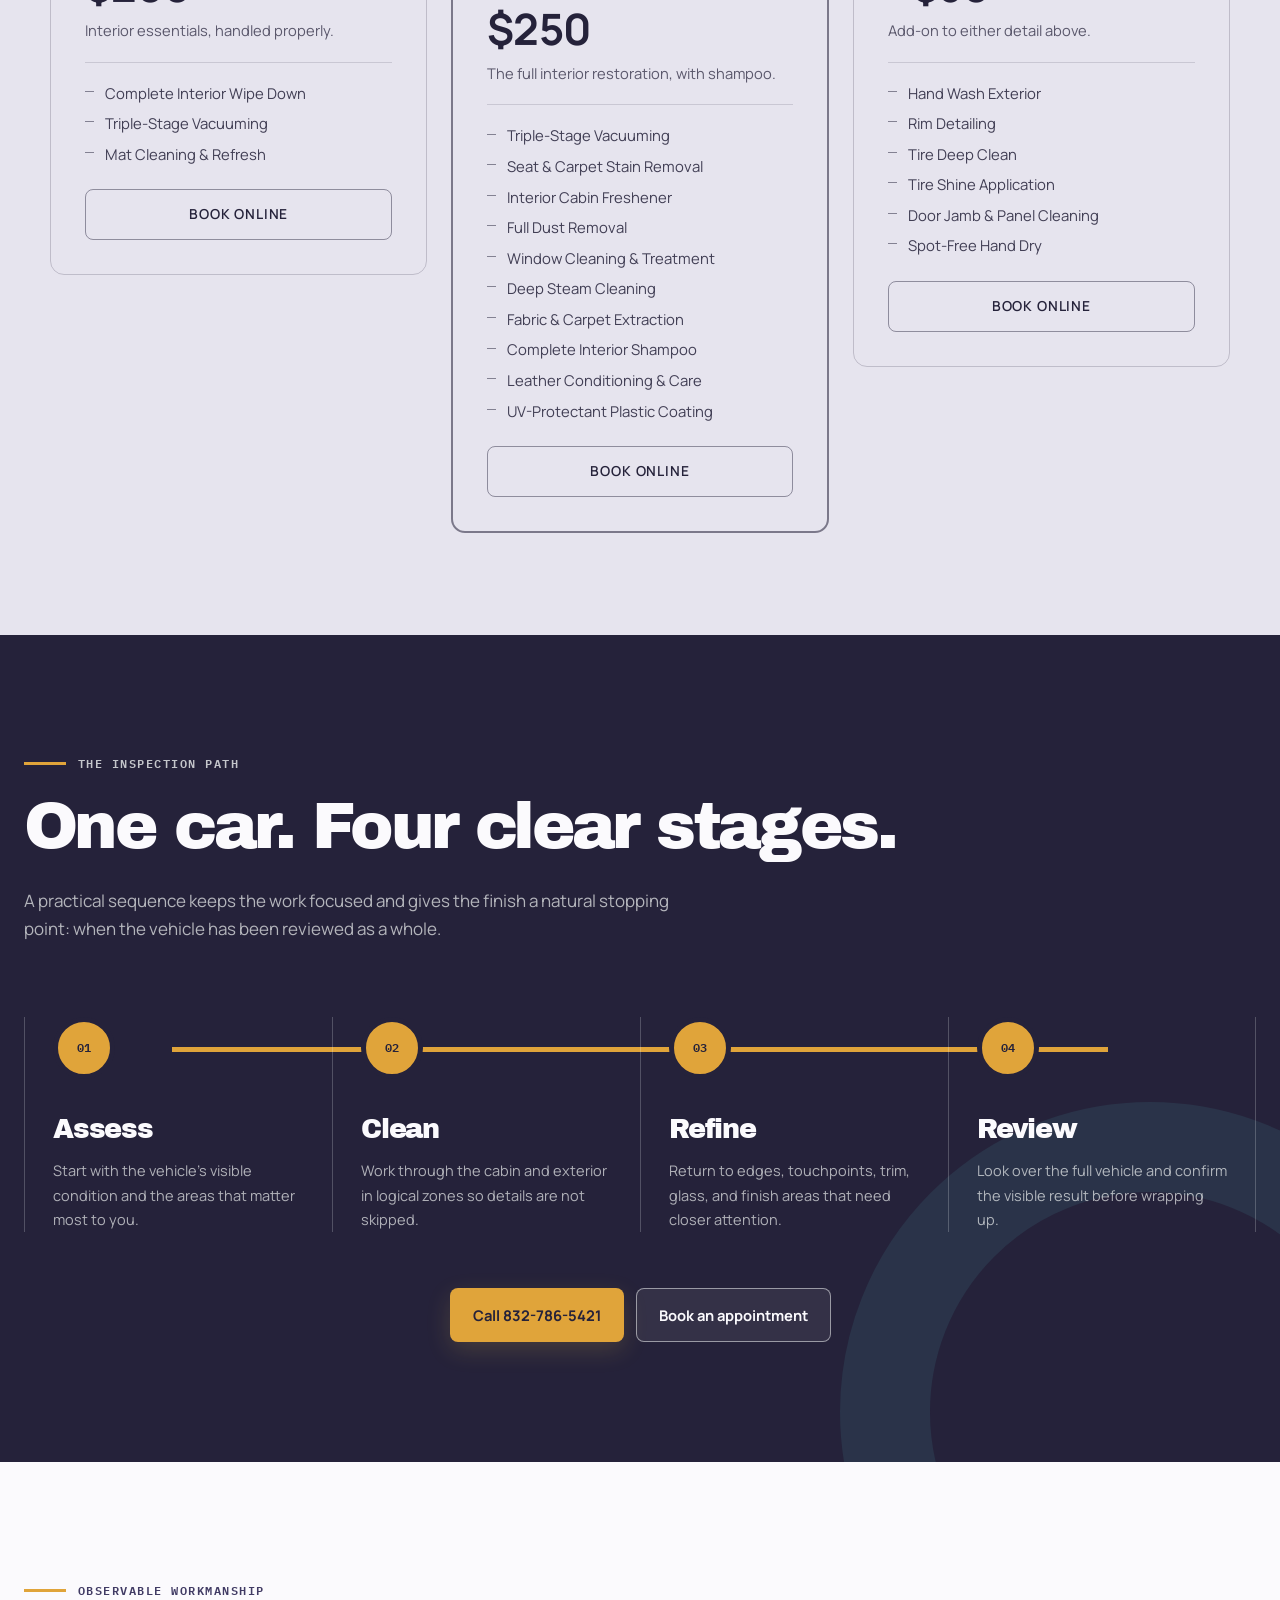
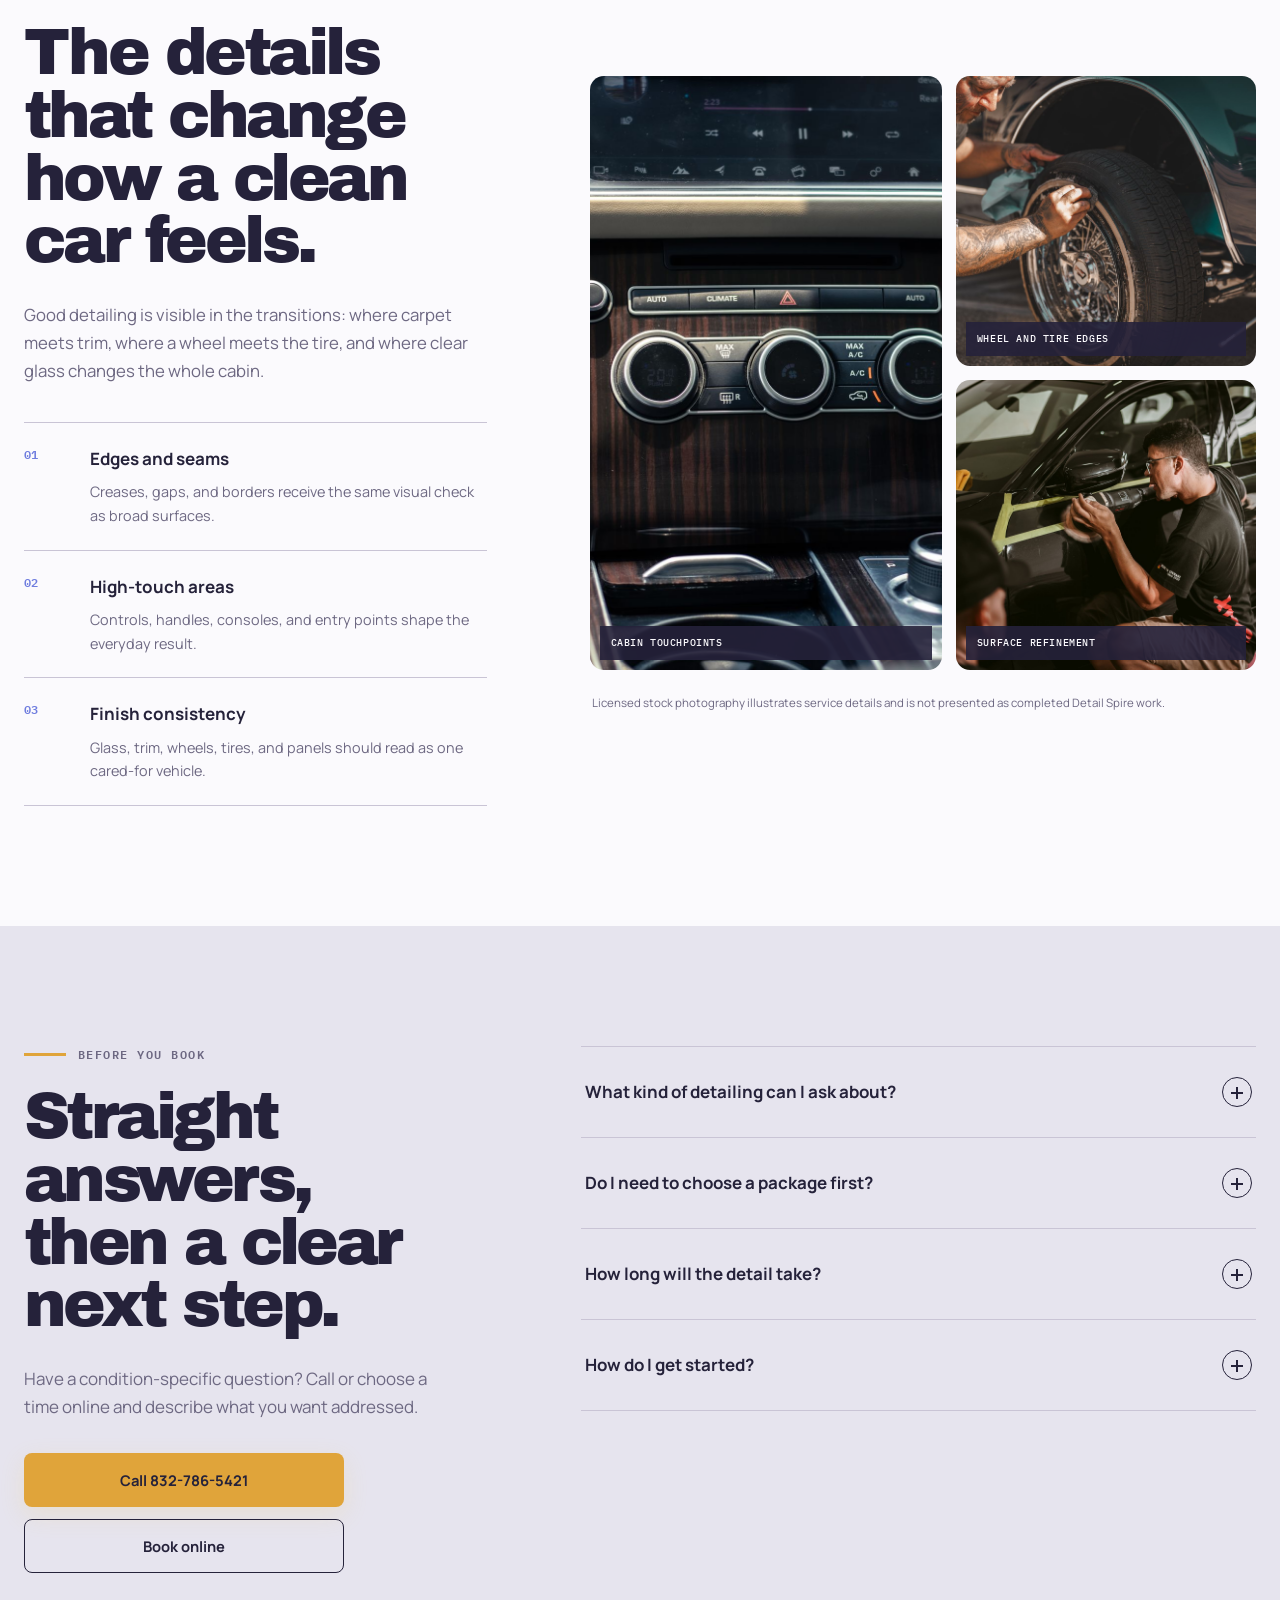
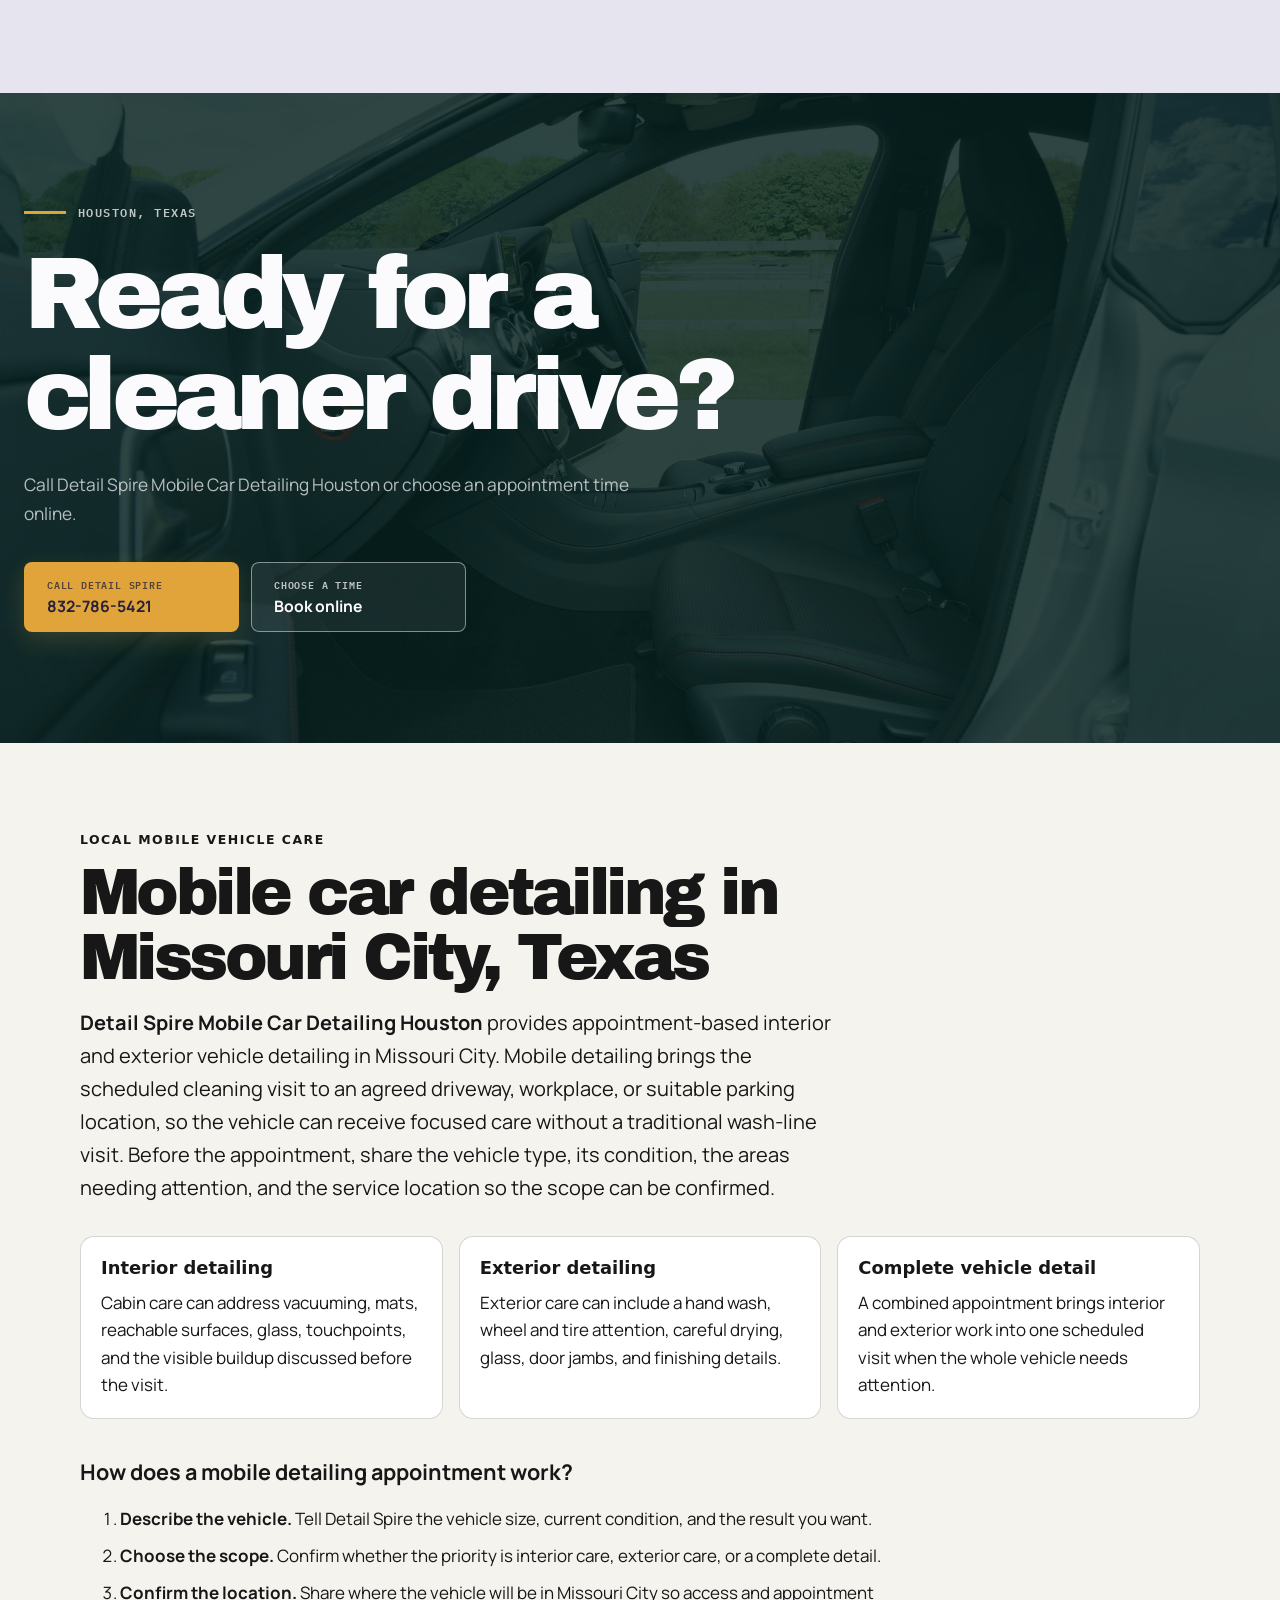
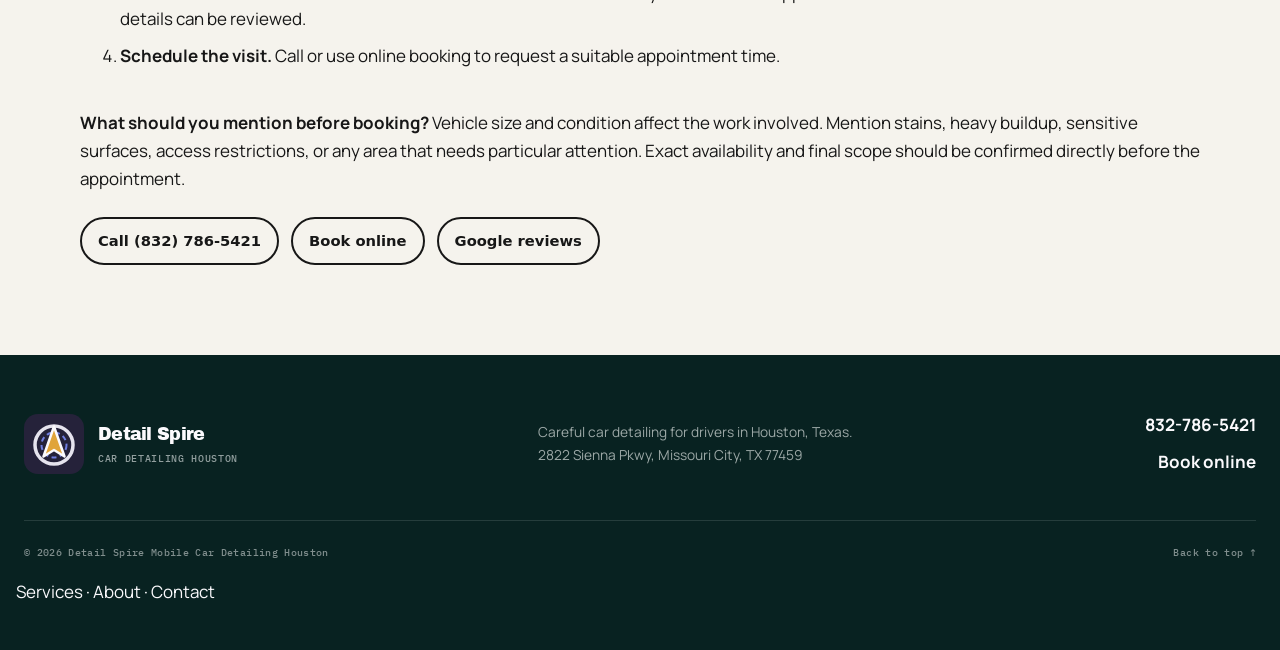
==== commit d1270eb9: "feat: add service SEO pages" ====
--- a/index.html
+++ b/index.html
@@ -165,7 +165,7 @@
   ]
 }
   </script>
-</head>
+<style id="SEO-NEXT-NAV-CSS">.seo-next-nav{display:flex;gap:.8rem;flex-wrap:wrap}.seo-next-footer-nav{padding:1rem}.seo-next-footer-nav a{color:inherit}</style></head>
   <body>
     <a class="skip-link" href="#main-content">Skip to content</a>
 
@@ -195,7 +195,7 @@
             <a class="button button-call button-small" href="tel:+18327865421" aria-label="Call Detail Spire at 832-786-5421">832-786-5421</a>
             <a class="button button-book button-small" href="https://cal.com/sumitdatta/auto-detail-service">Book online</a>
           </div>
-        </nav>
+        <!-- SEO-NEXT-NAV:START --><div class="seo-next-nav" aria-label="Expanded site pages"><a href="/services/">Services</a><a href="/about/">About</a><a href="/contact/">Contact</a></div><!-- SEO-NEXT-NAV:END --></nav>
       </div>
     </header>
 
@@ -525,7 +525,7 @@
         <span>© <span data-year>2026</span> Detail Spire Mobile Car Detailing Houston</span>
         <a href="#top">Back to top ↑</a>
       </div>
-    </footer>
+    <!-- SEO-NEXT-NAV:START --><nav class="seo-next-footer-nav" aria-label="Expanded footer navigation"><a href="/services/">Services</a> · <a href="/about/">About</a> · <a href="/contact/">Contact</a></nav><!-- SEO-NEXT-NAV:END --></footer>
 
     <div class="mobile-sticky" aria-label="Contact options">
       <a class="sticky-call" href="tel:+18327865421"><span>Call</span><strong>832-786-5421</strong></a>
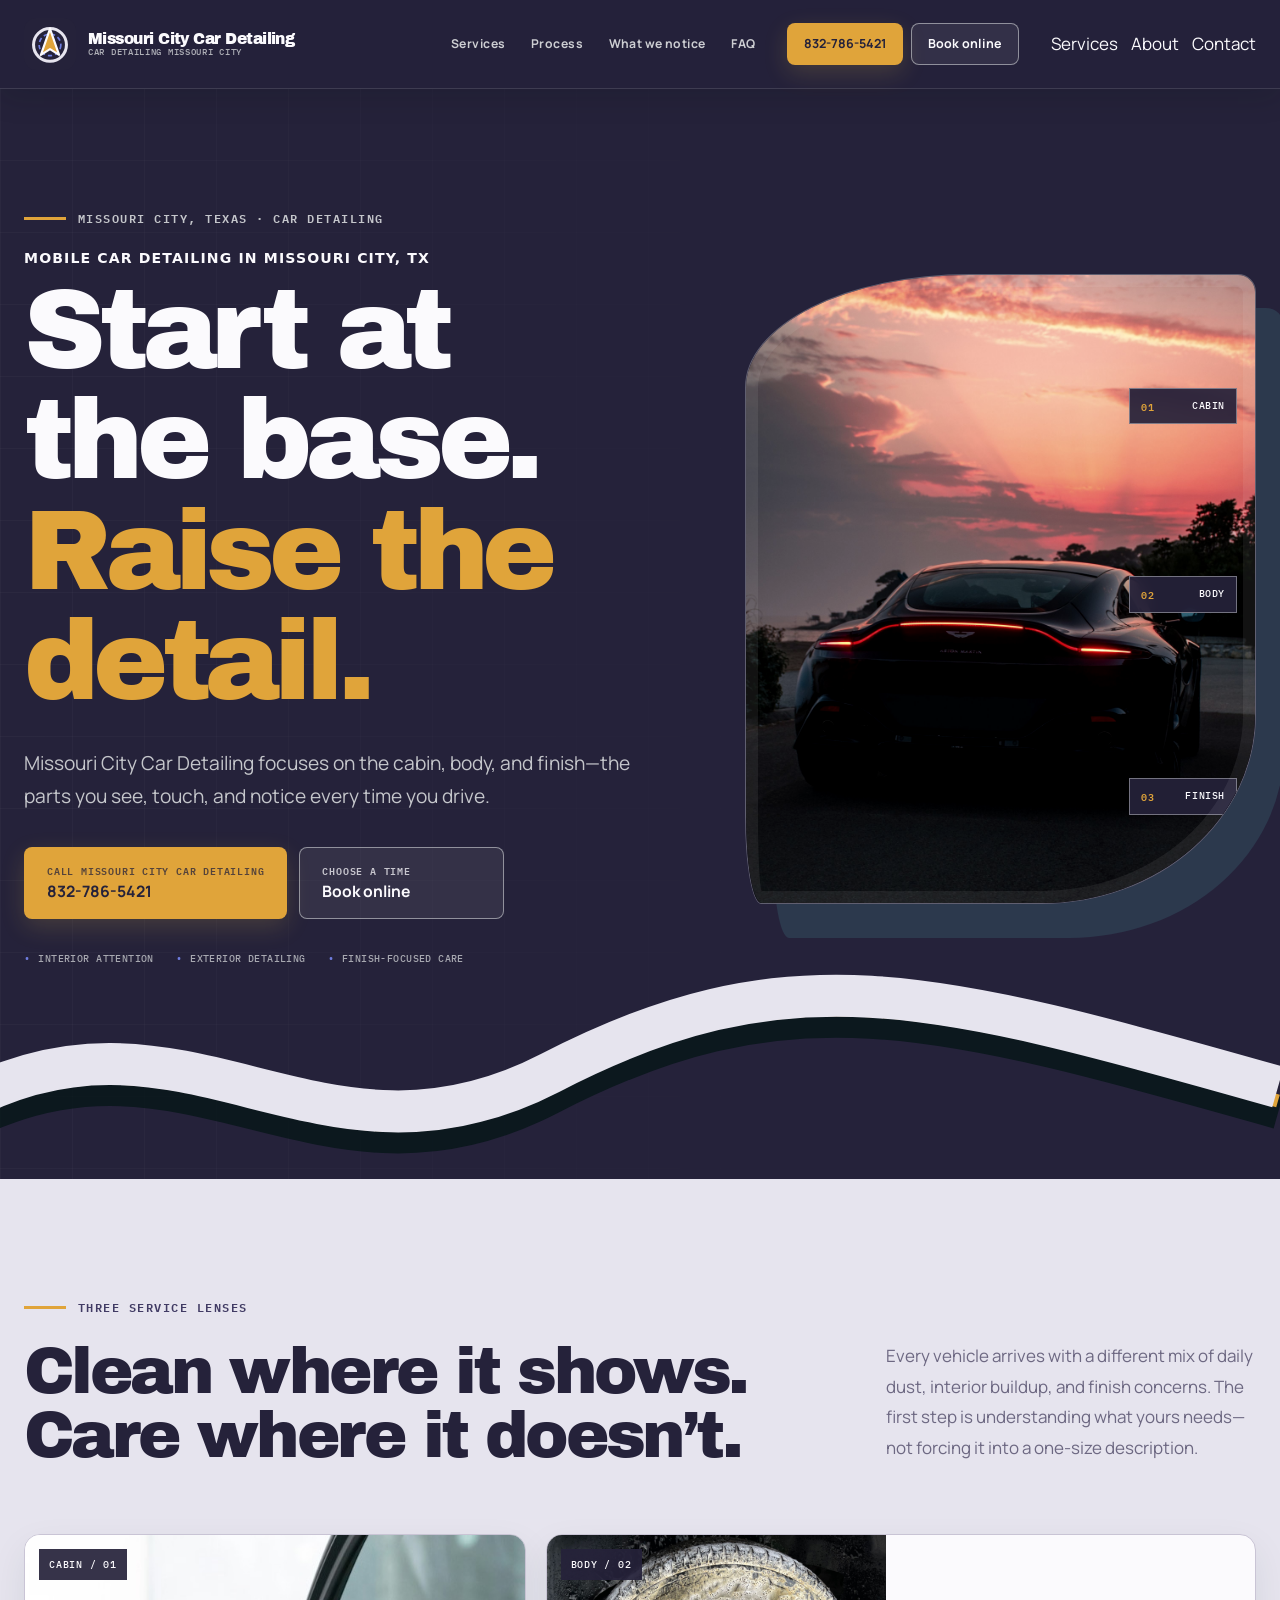
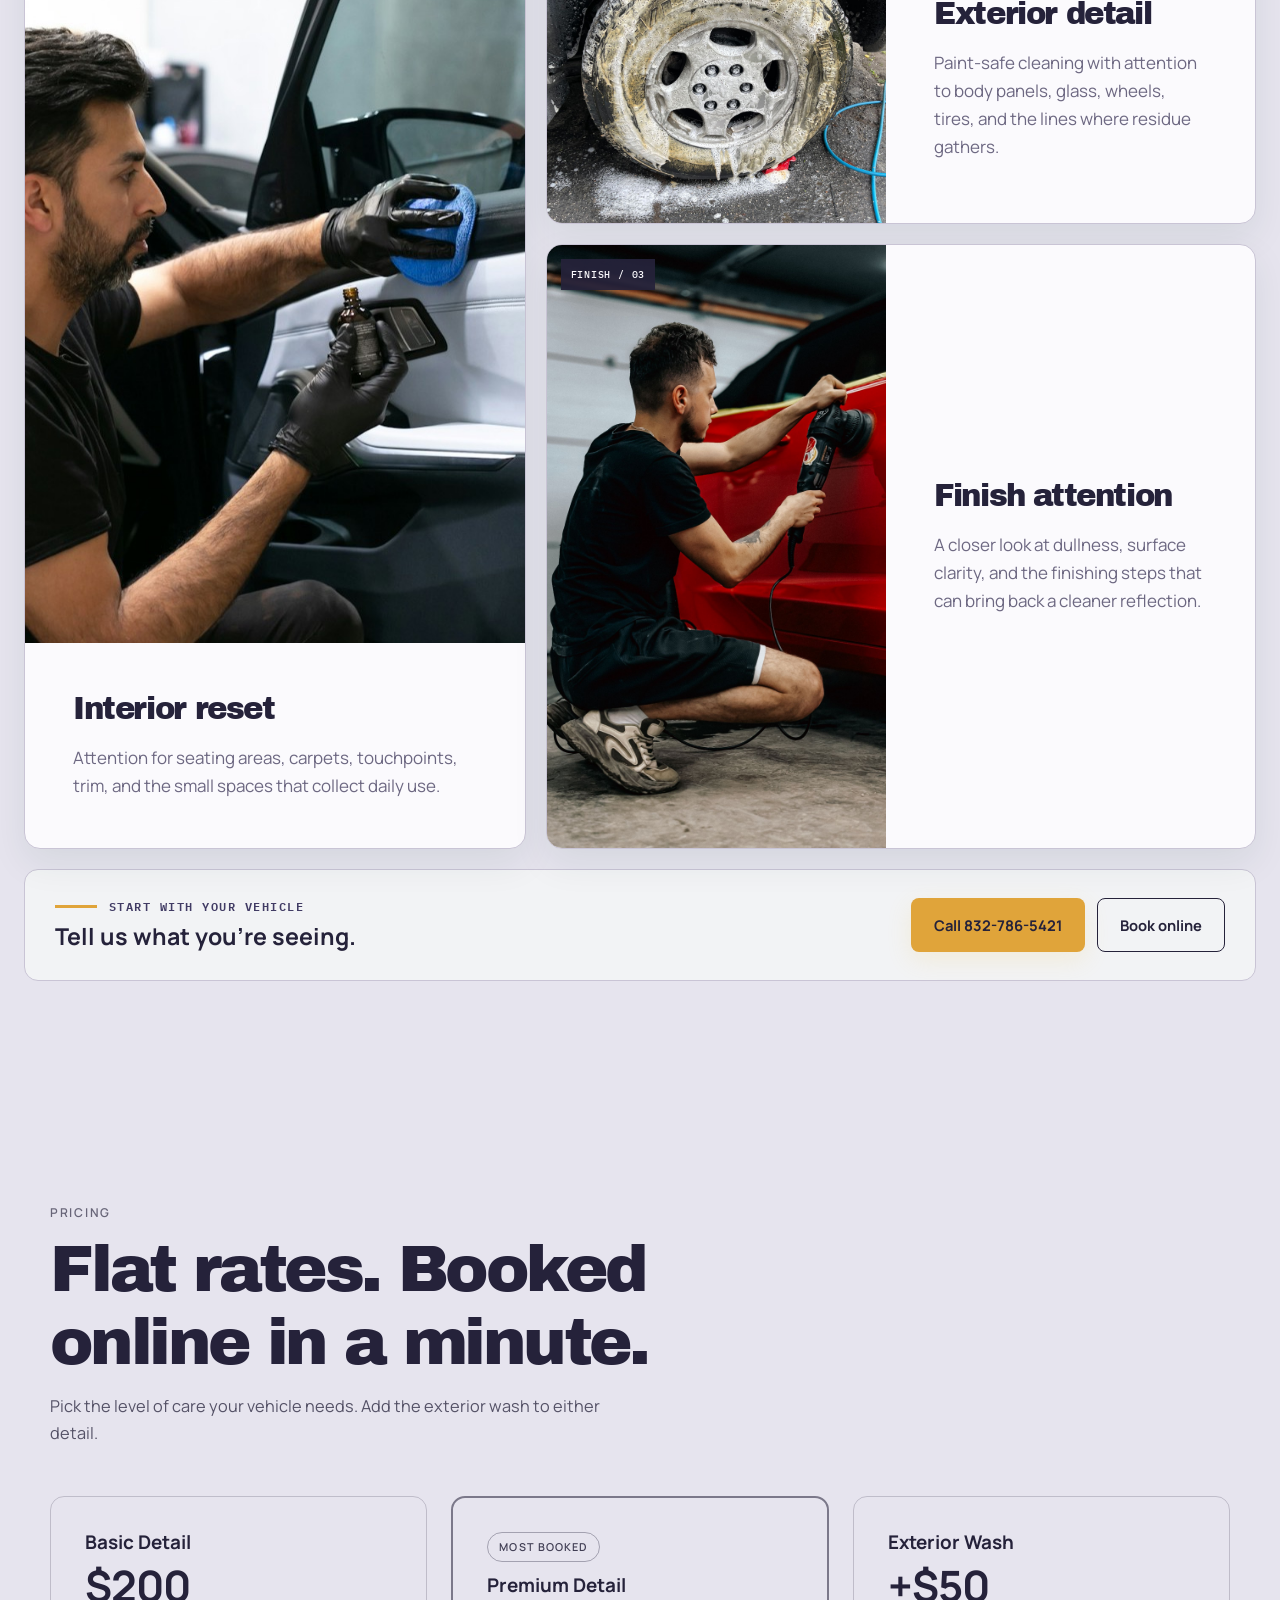
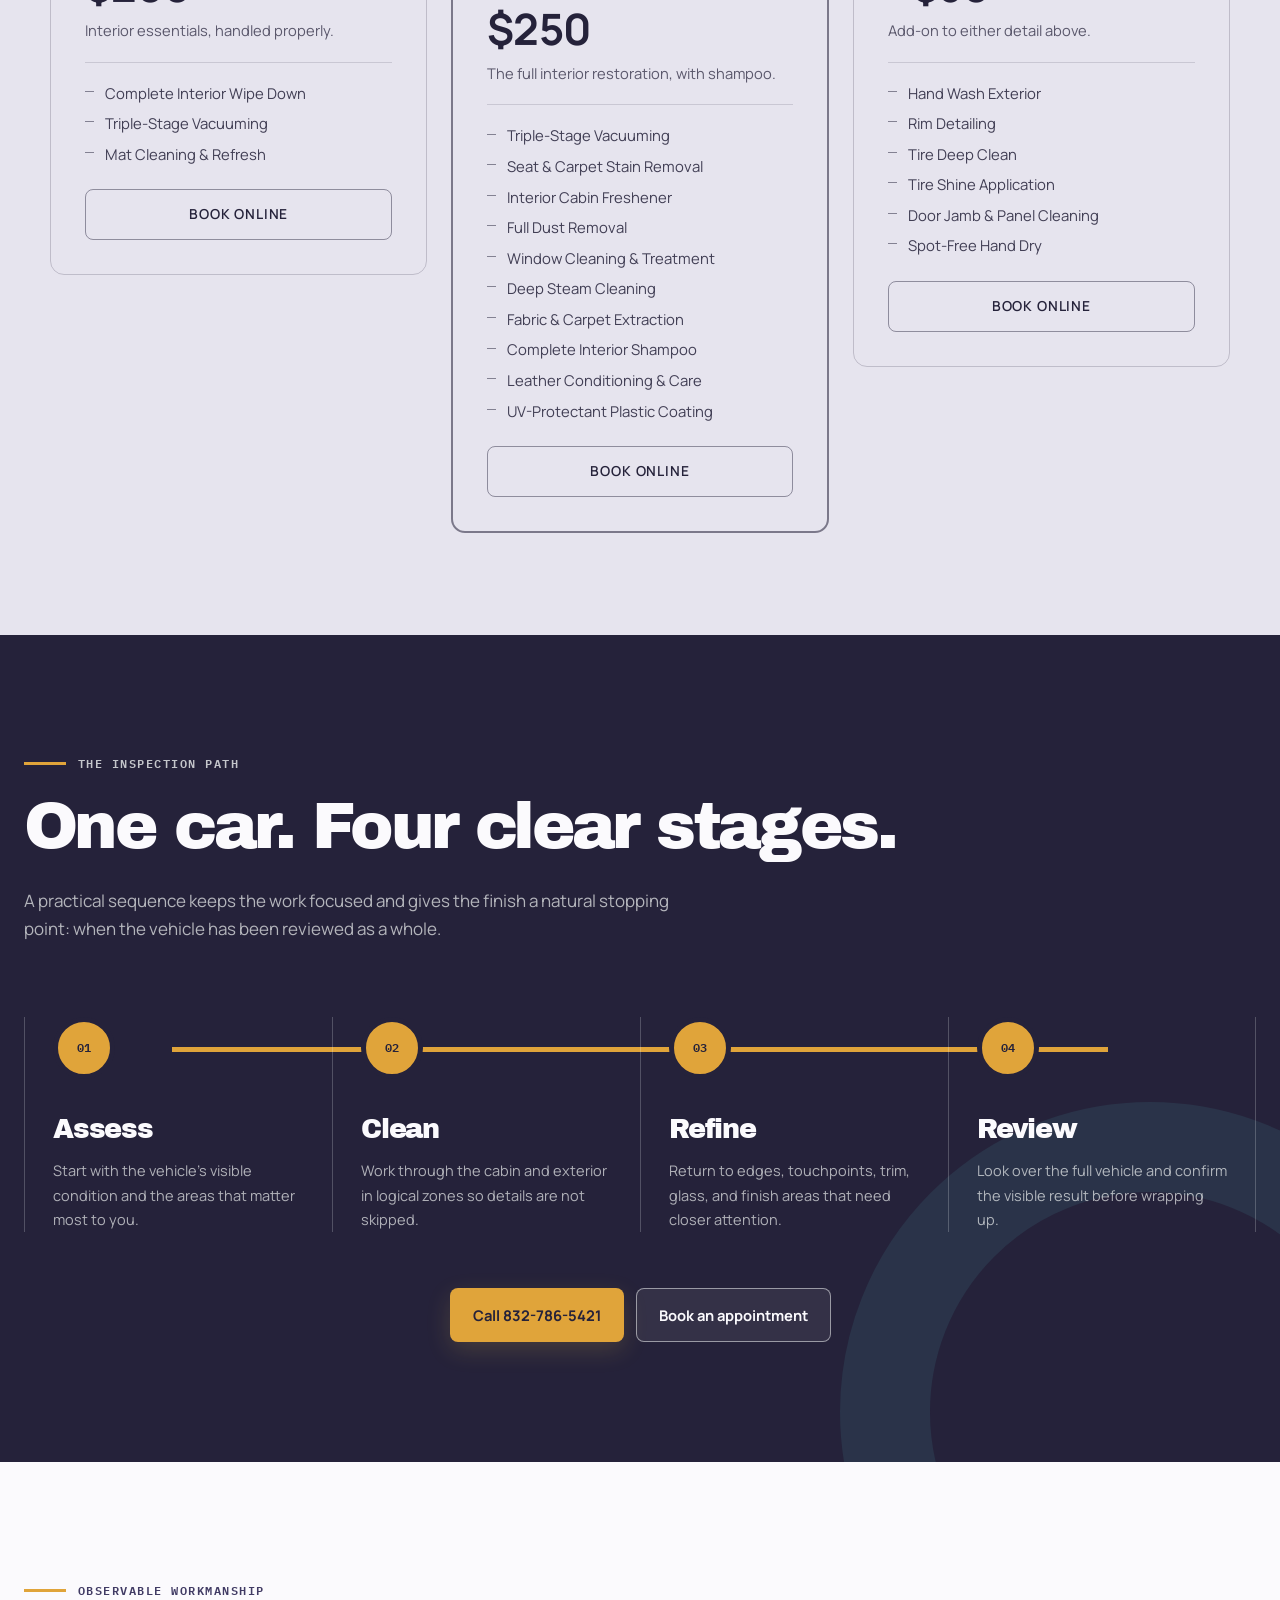
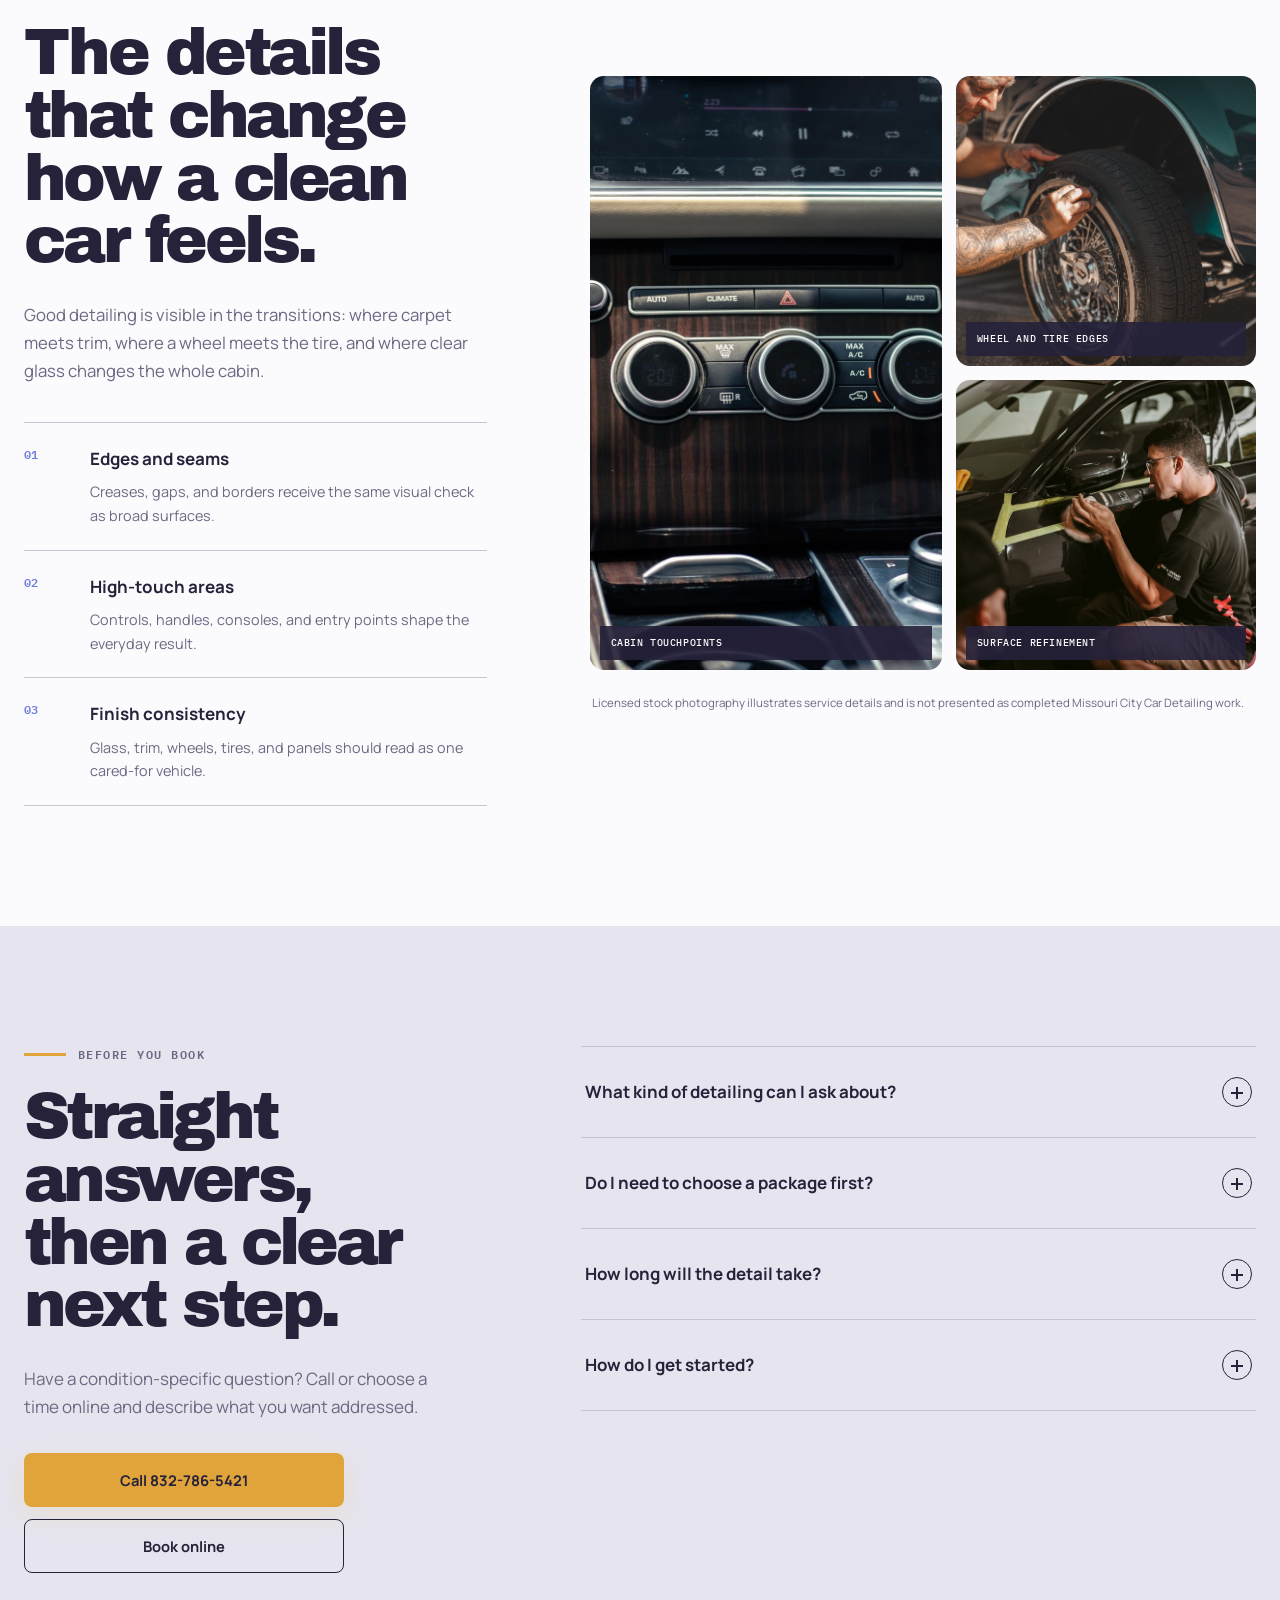
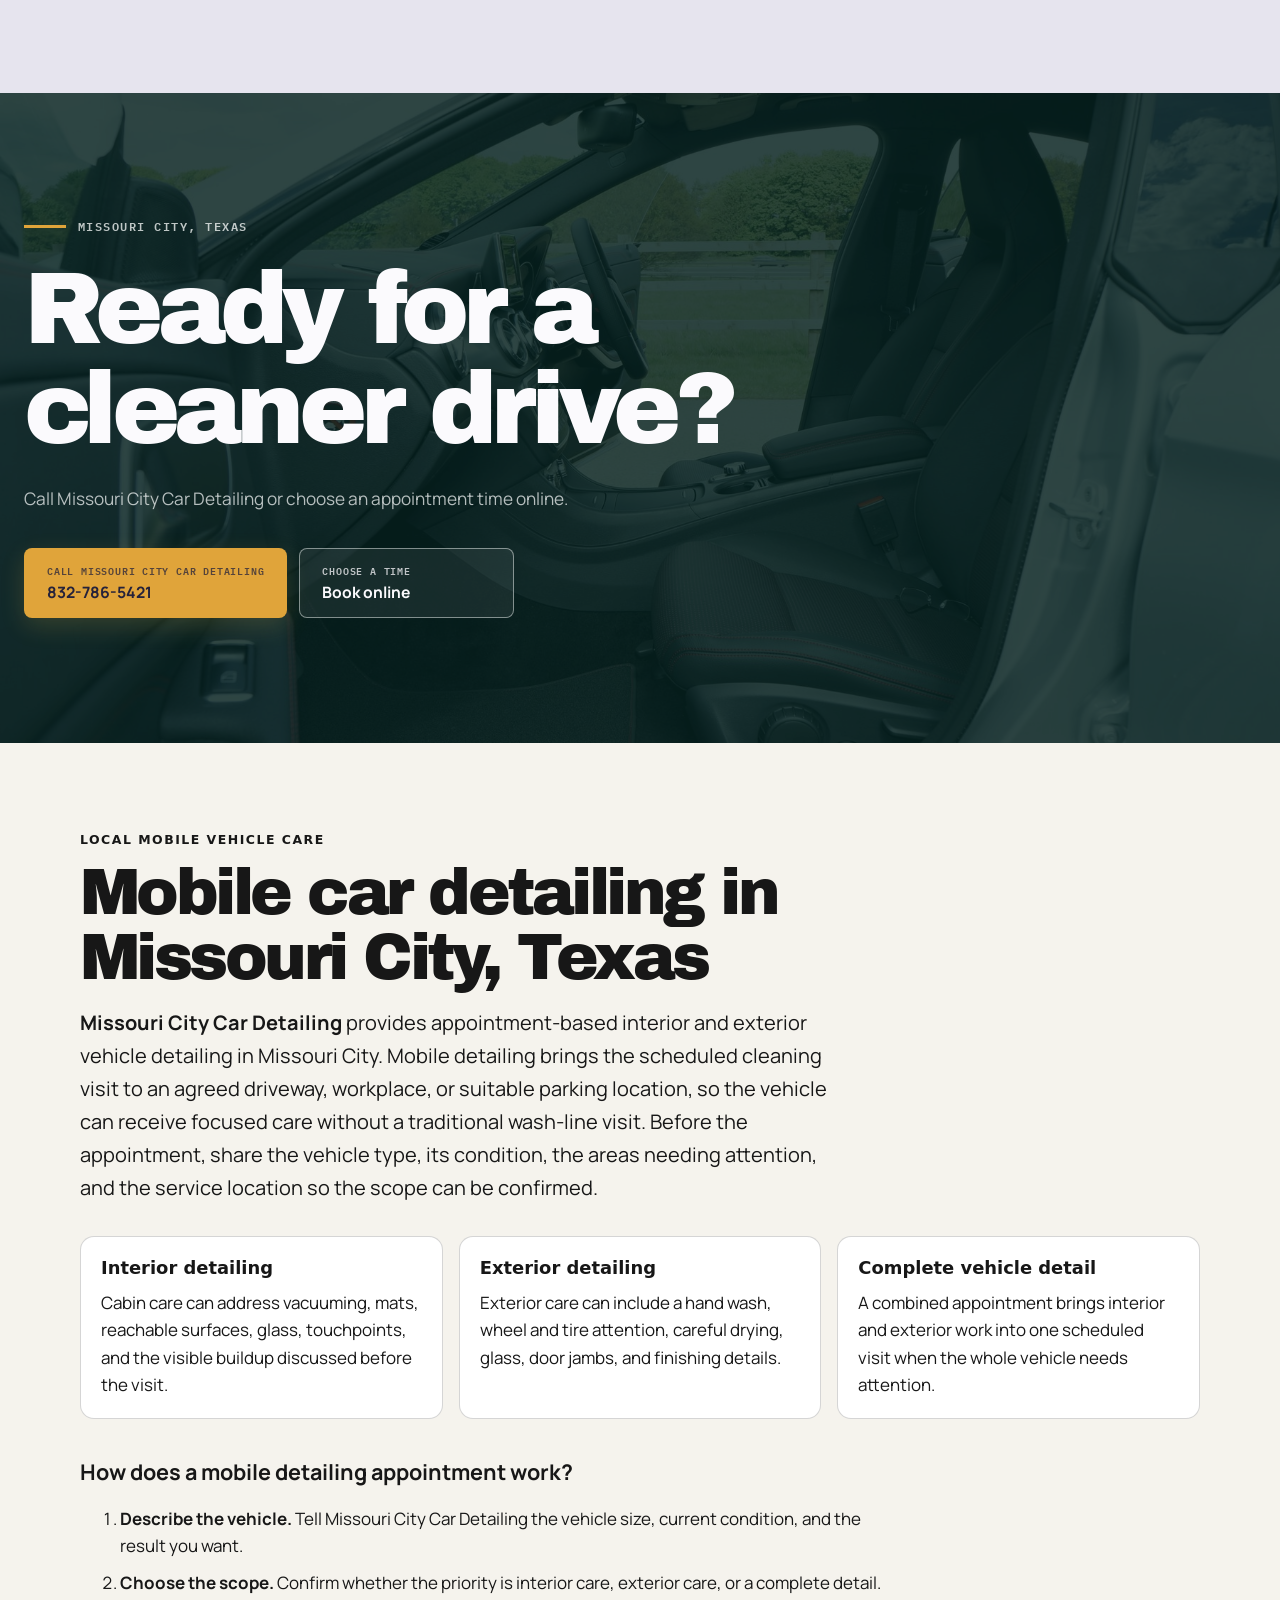
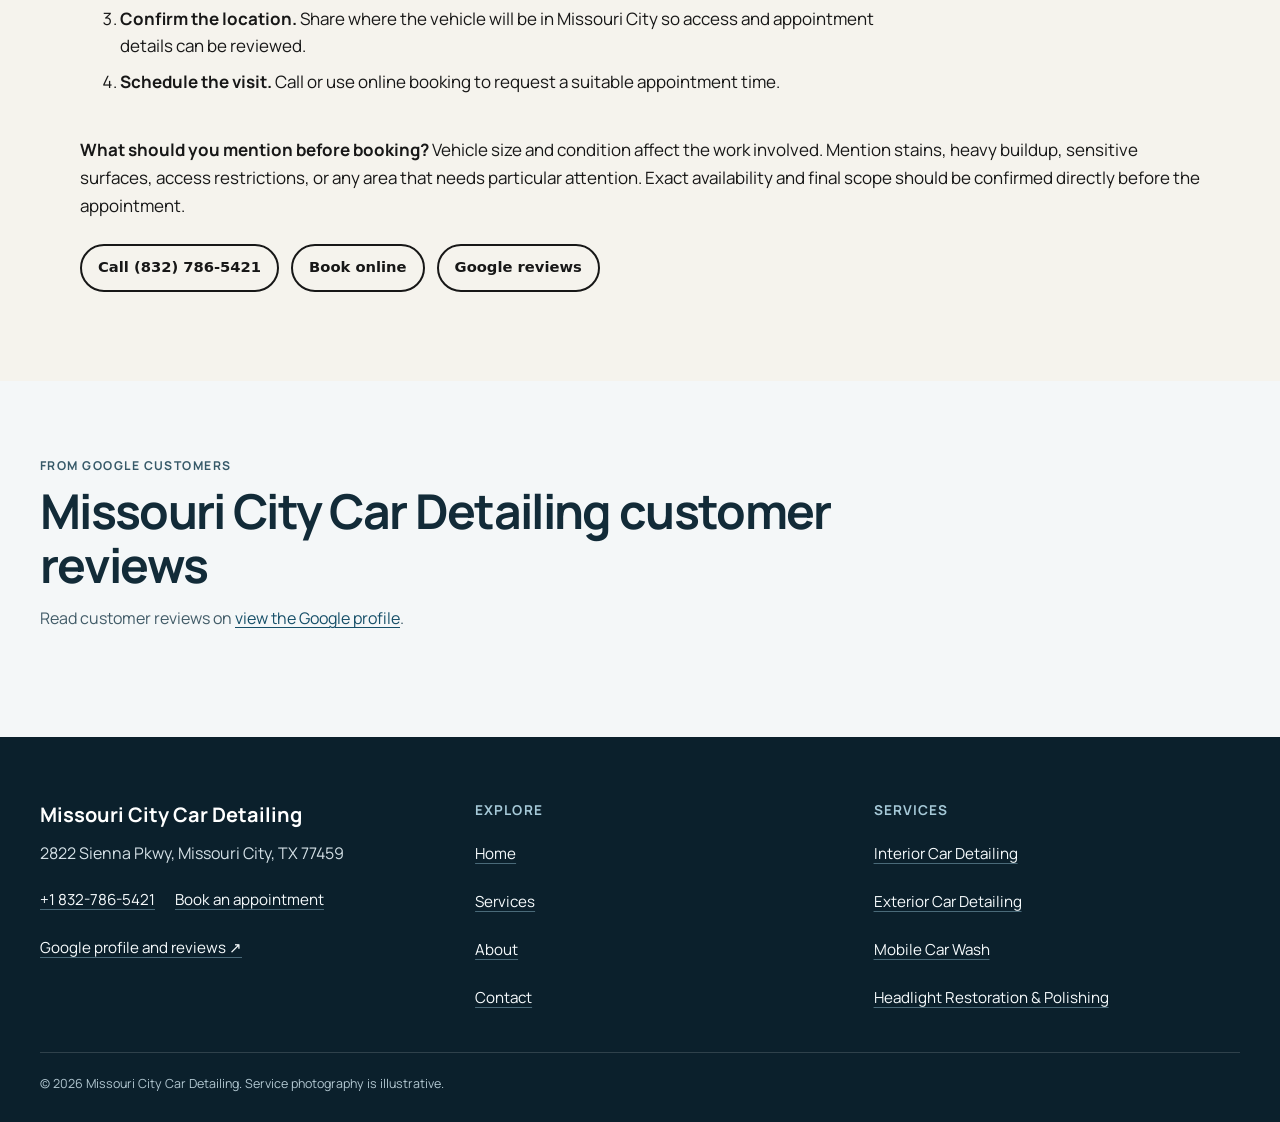
==== commit 84036877: "Align website branding and local service information" ====
--- a/index.html
+++ b/index.html
@@ -3,9 +3,9 @@
   <head>
     <meta charset="utf-8">
     <meta name="viewport" content="width=device-width, initial-scale=1">
-    <title>Mobile Car Detailing in Missouri City, TX | Detail Spire</title>
+    <title>Mobile Car Detailing in Missouri City, TX | Missouri City Car Detailing</title>
     <meta name="theme-color" content="#24152b">
-    <link rel="canonical" href="https://detailspire.shop/">
+    <link rel="canonical" href="https://missouricitycardetailing.shop/">
     <link rel="icon" href="assets/favicon.svg" type="image/svg+xml">
     <link rel="preload" href="assets/fonts/archivo-black.ttf" as="font" type="font/ttf" crossorigin>
     <link rel="preload" href="assets/hero-foam-car.jpg" as="image">
@@ -14,8 +14,8 @@
 {
   "@context": "https://schema.org",
   "@type": "AutomotiveBusiness",
-  "name": "Detail Spire Mobile Car Detailing Houston",
-  "url": "https://detailspire.shop/",
+  "name": "Missouri City Car Detailing",
+  "url": "https://missouricitycardetailing.shop/",
   "telephone": "+1 832-786-5421",
   "address": {
     "@type": "PostalAddress",
@@ -25,7 +25,7 @@
     "postalCode": "77459",
     "addressCountry": "US"
   },
-  "description": "Careful interior, exterior, and finish-focused car detailing for drivers in Houston, Texas.",
+  "description": "Careful interior, exterior, and finish-focused car detailing for drivers in Missouri City, Texas.",
   "areaServed": {
     "@type": "City",
     "name": "Missouri City",
@@ -79,13 +79,13 @@
       }
     }
   ],
-  "@id": "https://detailspire.shop/#business",
+  "@id": "https://missouricitycardetailing.shop/#business",
   "geo": {
     "@type": "GeoCoordinates",
     "latitude": 29.54373155,
     "longitude": -95.5711488
   },
-  "image": "https://detailspire.shop/assets/hero-foam-car.jpg",
+  "image": "https://missouricitycardetailing.shop/assets/hero-foam-car.jpg",
   "sameAs": [
     "https://g.page/r/CWWl6rSbCFHXEBM/review"
   ],
@@ -99,19 +99,19 @@
 }
     </script>
 <!-- SEO-GEO:START -->
-  <meta name="description" content="Mobile car detailing in Missouri City, TX from Detail Spire, with interior cleaning, exterior hand washing, and complete details. Call or book online.">
+  <meta name="description" content="Mobile car detailing in Missouri City, TX from Missouri City Car Detailing, with interior cleaning, exterior hand washing, and complete details. Call or book online.">
   <meta name="robots" content="index, follow, max-image-preview:large, max-snippet:-1, max-video-preview:-1">
   <meta property="og:locale" content="en_US">
   <meta property="og:type" content="website">
-  <meta property="og:site_name" content="Detail Spire">
-  <meta property="og:title" content="Mobile Car Detailing in Missouri City, TX | Detail Spire">
-  <meta property="og:description" content="Mobile car detailing in Missouri City, TX from Detail Spire, with interior cleaning, exterior hand washing, and complete details. Call or book online.">
-  <meta property="og:url" content="https://detailspire.shop/">
-  <meta property="og:image" content="https://detailspire.shop/assets/hero-foam-car.jpg">
-  <meta name="twitter:image" content="https://detailspire.shop/assets/hero-foam-car.jpg">
+  <meta property="og:site_name" content="Missouri City Car Detailing">
+  <meta property="og:title" content="Mobile Car Detailing in Missouri City, TX | Missouri City Car Detailing">
+  <meta property="og:description" content="Mobile car detailing in Missouri City, TX from Missouri City Car Detailing, with interior cleaning, exterior hand washing, and complete details. Call or book online.">
+  <meta property="og:url" content="https://missouricitycardetailing.shop/">
+  <meta property="og:image" content="https://missouricitycardetailing.shop/assets/hero-foam-car.jpg">
+  <meta name="twitter:image" content="https://missouricitycardetailing.shop/assets/hero-foam-car.jpg">
   <meta name="twitter:card" content="summary_large_image">
-  <meta name="twitter:title" content="Mobile Car Detailing in Missouri City, TX | Detail Spire">
-  <meta name="twitter:description" content="Mobile car detailing in Missouri City, TX from Detail Spire, with interior cleaning, exterior hand washing, and complete details. Call or book online.">
+  <meta name="twitter:title" content="Mobile Car Detailing in Missouri City, TX | Missouri City Car Detailing">
+  <meta name="twitter:description" content="Mobile car detailing in Missouri City, TX from Missouri City Car Detailing, with interior cleaning, exterior hand washing, and complete details. Call or book online.">
   <style id="seo-geo-styles">
     .seo-local-intent { display:block; margin:0 0 .55rem; font:700 clamp(.78rem,1.1vw,.95rem)/1.2 system-ui,sans-serif; letter-spacing:.08em; text-transform:uppercase; }
     .seo-geo-section { background:#f5f3ed; color:#171717; padding:clamp(3.5rem,7vw,6.5rem) clamp(1.25rem,5vw,5rem); }
@@ -136,21 +136,21 @@
   "@graph": [
     {
       "@type": "WebSite",
-      "@id": "https://detailspire.shop/#website",
-      "url": "https://detailspire.shop/",
-      "name": "Detail Spire Mobile Car Detailing Houston",
+      "@id": "https://missouricitycardetailing.shop/#website",
+      "url": "https://missouricitycardetailing.shop/",
+      "name": "Missouri City Car Detailing",
       "inLanguage": "en-US",
       "publisher": {
-        "@id": "https://detailspire.shop/#business"
+        "@id": "https://missouricitycardetailing.shop/#business"
       }
     },
     {
       "@type": "Service",
-      "@id": "https://detailspire.shop/#mobile-car-detailing",
+      "@id": "https://missouricitycardetailing.shop/#mobile-car-detailing",
       "name": "Mobile Car Detailing in Missouri City, Texas",
       "serviceType": "Mobile car detailing",
       "provider": {
-        "@id": "https://detailspire.shop/#business"
+        "@id": "https://missouricitycardetailing.shop/#business"
       },
       "areaServed": {
         "@type": "City",
@@ -160,22 +160,23 @@
           "name": "Texas"
         }
       },
-      "url": "https://detailspire.shop/#services"
+      "url": "https://missouricitycardetailing.shop/#services"
     }
   ]
 }
   </script>
-<style id="SEO-NEXT-NAV-CSS">.seo-next-nav{display:flex;gap:.8rem;flex-wrap:wrap}.seo-next-footer-nav{padding:1rem}.seo-next-footer-nav a{color:inherit}</style></head>
+<style id="SEO-NEXT-NAV-CSS">.seo-next-nav{display:flex;gap:.8rem;flex-wrap:wrap}.seo-next-footer-nav{padding:1rem}.seo-next-footer-nav a{color:inherit}</style><link rel="stylesheet" href="/portfolio-components.css">
+</head>
   <body>
     <a class="skip-link" href="#main-content">Skip to content</a>
 
     <header class="site-header" data-header>
       <div class="header-inner shell">
-        <a class="brand" href="#top" aria-label="Detail Spire home">
+        <a class="brand" href="#top" aria-label="Missouri City Car Detailing home">
           <img src="assets/logo.svg" width="56" height="56" alt="">
           <span class="brand-copy">
-            <strong>Detail Spire</strong>
-            <small>Car Detailing Houston</small>
+            <strong>Missouri City Car Detailing</strong>
+            <small>Car Detailing Missouri City</small>
           </span>
         </a>
 
@@ -192,7 +193,7 @@
             <a href="#questions">FAQ</a>
           </div>
           <div class="nav-actions">
-            <a class="button button-call button-small" href="tel:+18327865421" aria-label="Call Detail Spire at 832-786-5421">832-786-5421</a>
+            <a class="button button-call button-small" href="tel:+18327865421" aria-label="Call Missouri City Car Detailing at 832-786-5421">832-786-5421</a>
             <a class="button button-book button-small" href="https://cal.com/sumitdatta/auto-detail-service">Book online</a>
           </div>
         <!-- SEO-NEXT-NAV:START --><div class="seo-next-nav" aria-label="Expanded site pages"><a href="/services/">Services</a><a href="/about/">About</a><a href="/contact/">Contact</a></div><!-- SEO-NEXT-NAV:END --></nav>
@@ -203,12 +204,12 @@
       <section class="hero" id="top">
         <div class="hero-grid shell">
           <div class="hero-copy">
-            <p class="eyebrow light"><span></span> Houston, Texas · Car detailing</p>
+            <p class="eyebrow light"><span></span> Missouri City, Texas · Car detailing</p>
             <h1><span class="seo-local-intent" data-seo-local-intent>Mobile Car Detailing in Missouri City, TX</span>Start at the base. <em>Raise the detail.</em></h1>
-            <p class="hero-lede">Detail Spire Mobile Car Detailing Houston focuses on the cabin, body, and finish—the parts you see, touch, and notice every time you drive.</p>
+            <p class="hero-lede">Missouri City Car Detailing focuses on the cabin, body, and finish—the parts you see, touch, and notice every time you drive.</p>
             <div class="action-pair hero-actions">
               <a class="button button-call" href="tel:+18327865421">
-                <span>Call Detail Spire</span>
+                <span>Call Missouri City Car Detailing</span>
                 <strong>832-786-5421</strong>
               </a>
               <a class="button button-book" href="https://cal.com/sumitdatta/auto-detail-service">
@@ -223,7 +224,7 @@
             </div>
           </div>
 
-          <div class="hero-visual" aria-label="Vehicle finish shown in motion on a Houston road">
+          <div class="hero-visual" aria-label="Vehicle finish shown in motion on a Missouri City road">
             <img src="assets/hero-foam-car.jpg" width="2200" height="3300" alt="A dark vehicle driving along a road at sunset">
             <div class="visual-label label-top"><b>01</b><span>Cabin</span></div>
             <div class="visual-label label-mid"><b>02</b><span>Body</span></div>
@@ -414,7 +415,7 @@
               <img src="assets/polishing-work.jpg" width="1800" height="1200" loading="lazy" alt="A detailer polishing the side panel of a vehicle">
               <figcaption>Surface refinement</figcaption>
             </figure>
-            <p class="stock-note">Licensed stock photography illustrates service details and is not presented as completed Detail Spire work.</p>
+            <p class="stock-note">Licensed stock photography illustrates service details and is not presented as completed Missouri City Car Detailing work.</p>
           </div>
         </div>
       </section>
@@ -446,7 +447,7 @@
             </details>
             <details>
               <summary>How do I get started?<span aria-hidden="true"></span></summary>
-              <p>Call Detail Spire at 832-786-5421 or use the online appointment link. Both paths let you start with your vehicle and what it needs.</p>
+              <p>Call Missouri City Car Detailing at 832-786-5421 or use the online appointment link. Both paths let you start with your vehicle and what it needs.</p>
             </details>
           </div>
         </div>
@@ -457,11 +458,11 @@
           <img src="assets/interior-finish.jpg" width="1800" height="1196" loading="lazy" alt="">
         </div>
         <div class="shell final-inner">
-          <p class="eyebrow light"><span></span> Houston, Texas</p>
+          <p class="eyebrow light"><span></span> Missouri City, Texas</p>
           <h2>Ready for a cleaner drive?</h2>
-          <p>Call Detail Spire Mobile Car Detailing Houston or choose an appointment time online.</p>
+          <p>Call Missouri City Car Detailing or choose an appointment time online.</p>
           <div class="action-pair final-actions">
-            <a class="button button-call" href="tel:+18327865421"><span>Call Detail Spire</span><strong>832-786-5421</strong></a>
+            <a class="button button-call" href="tel:+18327865421"><span>Call Missouri City Car Detailing</span><strong>832-786-5421</strong></a>
             <a class="button button-book" href="https://cal.com/sumitdatta/auto-detail-service"><span>Choose a time</span><strong>Book online</strong></a>
           </div>
         </div>
@@ -471,7 +472,7 @@
       <div class="seo-geo-inner">
         <p class="seo-geo-kicker">Local mobile vehicle care</p>
         <h2 id="local-detailing-title">Mobile car detailing in Missouri City, Texas</h2>
-        <p class="seo-geo-answer"><strong>Detail Spire Mobile Car Detailing Houston</strong> provides appointment-based interior and exterior vehicle detailing in Missouri City. Mobile detailing brings the scheduled cleaning visit to an agreed driveway, workplace, or suitable parking location, so the vehicle can receive focused care without a traditional wash-line visit. Before the appointment, share the vehicle type, its condition, the areas needing attention, and the service location so the scope can be confirmed.</p>
+        <p class="seo-geo-answer"><strong>Missouri City Car Detailing</strong> provides appointment-based interior and exterior vehicle detailing in Missouri City. Mobile detailing brings the scheduled cleaning visit to an agreed driveway, workplace, or suitable parking location, so the vehicle can receive focused care without a traditional wash-line visit. Before the appointment, share the vehicle type, its condition, the areas needing attention, and the service location so the scope can be confirmed.</p>
 
         <div class="seo-geo-grid" aria-label="Available detailing options">
           <article class="seo-geo-card">
@@ -491,7 +492,7 @@
         <div class="seo-geo-steps">
           <h3>How does a mobile detailing appointment work?</h3>
           <ol>
-            <li><strong>Describe the vehicle.</strong> Tell Detail Spire the vehicle size, current condition, and the result you want.</li>
+            <li><strong>Describe the vehicle.</strong> Tell Missouri City Car Detailing the vehicle size, current condition, and the result you want.</li>
             <li><strong>Choose the scope.</strong> Confirm whether the priority is interior care, exterior care, or a complete detail.</li>
             <li><strong>Confirm the location.</strong> Share where the vehicle will be in Missouri City so access and appointment details can be reviewed.</li>
             <li><strong>Schedule the visit.</strong> Call or use online booking to request a suitable appointment time.</li>
@@ -507,25 +508,10 @@
       </div>
     </section>
 <!-- SEO-GEO-LOCAL:END -->
-  </main>
-
-    <footer class="site-footer">
-      <div class="shell footer-grid">
-        <div class="footer-brand">
-          <img src="assets/logo.svg" width="64" height="64" alt="">
-          <div><strong>Detail Spire</strong><span>Car Detailing Houston</span></div>
-        </div>
-        <p>Careful car detailing for drivers in Houston, Texas.<br>2822 Sienna Pkwy, Missouri City, TX 77459</p>
-        <div class="footer-actions">
-          <a href="tel:+18327865421">832-786-5421</a>
-          <a href="https://cal.com/sumitdatta/auto-detail-service">Book online</a>
-        </div>
-      </div>
-      <div class="shell footer-bottom">
-        <span>© <span data-year>2026</span> Detail Spire Mobile Car Detailing Houston</span>
-        <a href="#top">Back to top ↑</a>
-      </div>
-    <!-- SEO-NEXT-NAV:START --><nav class="seo-next-footer-nav" aria-label="Expanded footer navigation"><a href="/services/">Services</a> · <a href="/about/">About</a> · <a href="/contact/">Contact</a></nav><!-- SEO-NEXT-NAV:END --></footer>
+  <!-- PORTFOLIO-REVIEWS:START --><section class="portfolio-reviews" aria-labelledby="portfolio-reviews-title"><div class="portfolio-reviews__heading"><div><p class="portfolio-reviews__kicker">From Google customers</p><h2 id="portfolio-reviews-title">Missouri City Car Detailing customer reviews</h2><p class="portfolio-reviews__intro">Read customer reviews on <a href="https://www.google.com/maps?cid=15515191656116299109" target="_blank" rel="noopener noreferrer">view the Google profile</a>.</p></div></div></section><!-- PORTFOLIO-REVIEWS:END -->
+</main>
+
+    <footer class="portfolio-footer"><div class="portfolio-footer__grid"><div><strong class="portfolio-footer__name">Missouri City Car Detailing</strong><address>2822 Sienna Pkwy, Missouri City, TX 77459</address><div class="portfolio-footer__contact"><a href="tel:+18327865421">+1 832-786-5421</a><a href="https://cal.com/sumitdatta/auto-detail-service">Book an appointment</a></div><a href="https://www.google.com/maps?cid=15515191656116299109" target="_blank" rel="noopener noreferrer">Google profile and reviews ↗</a></div><div><h2>Explore</h2><nav aria-label="Footer navigation"><a href="/">Home</a><a href="/services/">Services</a><a href="/about/">About</a><a href="/contact/">Contact</a></nav></div><div><h2>Services</h2><nav aria-label="Service pages"><a href="/services/interior-car-detailing/">Interior Car Detailing</a><a href="/services/exterior-car-detailing/">Exterior Car Detailing</a><a href="/services/mobile-car-wash/">Mobile Car Wash</a><a href="/services/headlight-restoration/">Headlight Restoration &amp; Polishing</a></nav></div></div><p class="portfolio-footer__bottom">© <span id="year">2026</span> Missouri City Car Detailing. Service photography is illustrative.</p></footer>
 
     <div class="mobile-sticky" aria-label="Contact options">
       <a class="sticky-call" href="tel:+18327865421"><span>Call</span><strong>832-786-5421</strong></a>
@@ -533,5 +519,6 @@
     </div>
 
     <script src="script.js" defer></script>
-  </body>
+  <script src="/portfolio-components.js" defer></script>
+</body>
 </html>
--- a/styles.css
+++ b/styles.css
@@ -6,7 +6,7 @@
   font-display: swap;
 }
 
-/* Detail Spire identity layer */
+/* Missouri City Car Detailing identity layer */
 :root {
   --bayou: #25223a;
   --bayou-bright: #413b64;
@@ -1360,6 +1360,10 @@
   .footer-grid > p {
     display: none;
   }
+
+  .footer-grid > p.footer-address {
+    display: block;
+  }
 }
 
 @media (max-width: 700px) {
--- a/portfolio-components.css
+++ b/portfolio-components.css
@@ -0,0 +1,37 @@
+/* Portfolio components: scoped styles, no external requests. */
+.portfolio-reviews,.portfolio-footer{box-sizing:border-box;min-width:0;font-family:inherit}
+.portfolio-reviews *,.portfolio-footer *{box-sizing:border-box}
+.portfolio-reviews{color:#122b38;background:#f4f7f8;padding:clamp(3rem,6vw,5.5rem) max(20px,calc((100% - 1200px)/2));isolation:isolate}
+.portfolio-reviews__heading{display:flex;justify-content:space-between;align-items:flex-end;gap:24px;margin:0 0 28px}
+.portfolio-reviews__heading>div{min-width:0;max-width:850px}
+.portfolio-reviews__kicker{margin:0 0 10px;font-family:inherit;font-weight:700;font-size:.76rem;line-height:1.3;letter-spacing:.12em;text-transform:uppercase;color:#365968}
+.portfolio-reviews h2{max-width:none;margin:0 0 14px;font-family:inherit;font-size:clamp(1.8rem,4vw,3rem);font-weight:800;line-height:1.13;letter-spacing:-.035em;text-transform:none;color:#122b38;overflow-wrap:anywhere}
+.portfolio-reviews__intro{font-size:1rem;line-height:1.6;color:#425c68;margin:0}
+.portfolio-reviews__intro a,.portfolio-review__source{color:#164f68;text-decoration:underline;text-underline-offset:3px}
+.portfolio-reviews__controls{display:none;gap:8px;flex-shrink:0}
+.portfolio-reviews[data-ready] .portfolio-reviews__controls{display:flex}
+.portfolio-reviews__controls button{display:grid;place-items:center;width:48px;height:48px;border:1px solid #a9bac2;border-radius:50%;background:#fff;color:#122b38;font-family:inherit;font-weight:700;font-size:1.3rem;line-height:1;cursor:pointer}
+.portfolio-reviews__controls button:disabled{opacity:.35;cursor:default}
+.portfolio-reviews__track{display:flex;align-items:stretch;gap:18px;overflow-x:auto;overscroll-behavior-x:contain;scroll-snap-type:x proximity;scroll-padding-inline:1px;padding:2px 1px 20px;max-width:100%;min-width:0;scrollbar-width:thin;scrollbar-color:#7c9aa8 #dfe7eb}
+.portfolio-review{display:flex;flex-direction:column;flex:0 0 min(370px,86vw);min-width:0;max-width:100%;margin:0;padding:25px;background:#fff;border:1px solid #d7e1e6;border-radius:16px;box-shadow:0 8px 26px #0a263d08;scroll-snap-align:start;text-align:left}
+.portfolio-review__meta{display:flex;align-items:flex-start;justify-content:space-between;gap:14px;margin-bottom:16px}
+.portfolio-review__author{font-size:1rem;font-weight:800;line-height:1.4;color:#122b38;overflow-wrap:anywhere}
+.portfolio-review time{display:block;font-size:.82rem;line-height:1.5;color:#55717e;margin-top:3px}
+.portfolio-review__rating{white-space:nowrap;font-size:.85rem;font-weight:700;line-height:1.5;color:#735007}
+.portfolio-review blockquote{padding:0;margin:0 0 20px;border:0;color:#263f4c;font-family:inherit;font-weight:400;font-size:1rem;line-height:1.7;letter-spacing:normal;max-height:230px;overflow-y:auto;overflow-wrap:anywhere}
+.portfolio-review blockquote p{margin:0;font:inherit;color:inherit}
+.portfolio-review__source{display:inline-flex;align-items:center;min-height:48px;margin-top:auto;font-size:.9rem;font-weight:700}
+.portfolio-reviews__note{margin:15px 0 0;color:#58717e;font-size:.78rem;line-height:1.6}
+.portfolio-reviews :focus-visible,.portfolio-footer :focus-visible{outline:3px solid #167799;outline-offset:4px}
+.portfolio-footer{background:#0b202c;color:#f7fbfd;padding:clamp(2.5rem,5vw,4.5rem) max(20px,calc((100% - 1200px)/2)) 28px;line-height:1.6;text-align:left}
+.portfolio-footer__grid{display:grid;grid-template-columns:minmax(0,1.1fr) minmax(0,1fr) minmax(0,1fr);gap:32px}
+.portfolio-footer__name{display:block;margin:0 0 12px;color:#fff;font-size:1.25rem;font-weight:800;line-height:1.35;overflow-wrap:anywhere}
+.portfolio-footer address{font-size:1rem;font-style:normal;color:#d4e0e6;line-height:1.65}
+.portfolio-footer h2{margin:0 0 10px;font-family:inherit;font-size:.85rem;font-weight:800;line-height:1.4;letter-spacing:.08em;text-transform:uppercase;color:#a6c9d8;max-width:none}
+.portfolio-footer a{display:inline-flex;align-items:center;min-height:48px;max-width:100%;color:#f7fbfd;font-size:.95rem;text-decoration:underline;text-decoration-color:#4a6a79;text-underline-offset:4px;overflow-wrap:anywhere}
+.portfolio-footer a:hover{text-decoration-color:#e1eff5}
+.portfolio-footer nav{display:flex;flex-direction:column;align-items:flex-start;gap:0}
+.portfolio-footer__contact{display:flex;flex-wrap:wrap;gap:0 20px;margin-top:10px}
+.portfolio-footer__bottom{margin:30px 0 0;padding-top:20px;border-top:1px solid #ffffff26;color:#b2c7d1;font-size:.78rem;line-height:1.7}
+@media(max-width:760px){.portfolio-reviews__heading{align-items:flex-start;flex-direction:column;gap:16px}.portfolio-footer__grid{grid-template-columns:1fr;gap:28px}.portfolio-review{padding:21px;flex-basis:min(340px,84vw)}}
+@media(prefers-reduced-motion:reduce){.portfolio-reviews__track{scroll-behavior:auto}}
